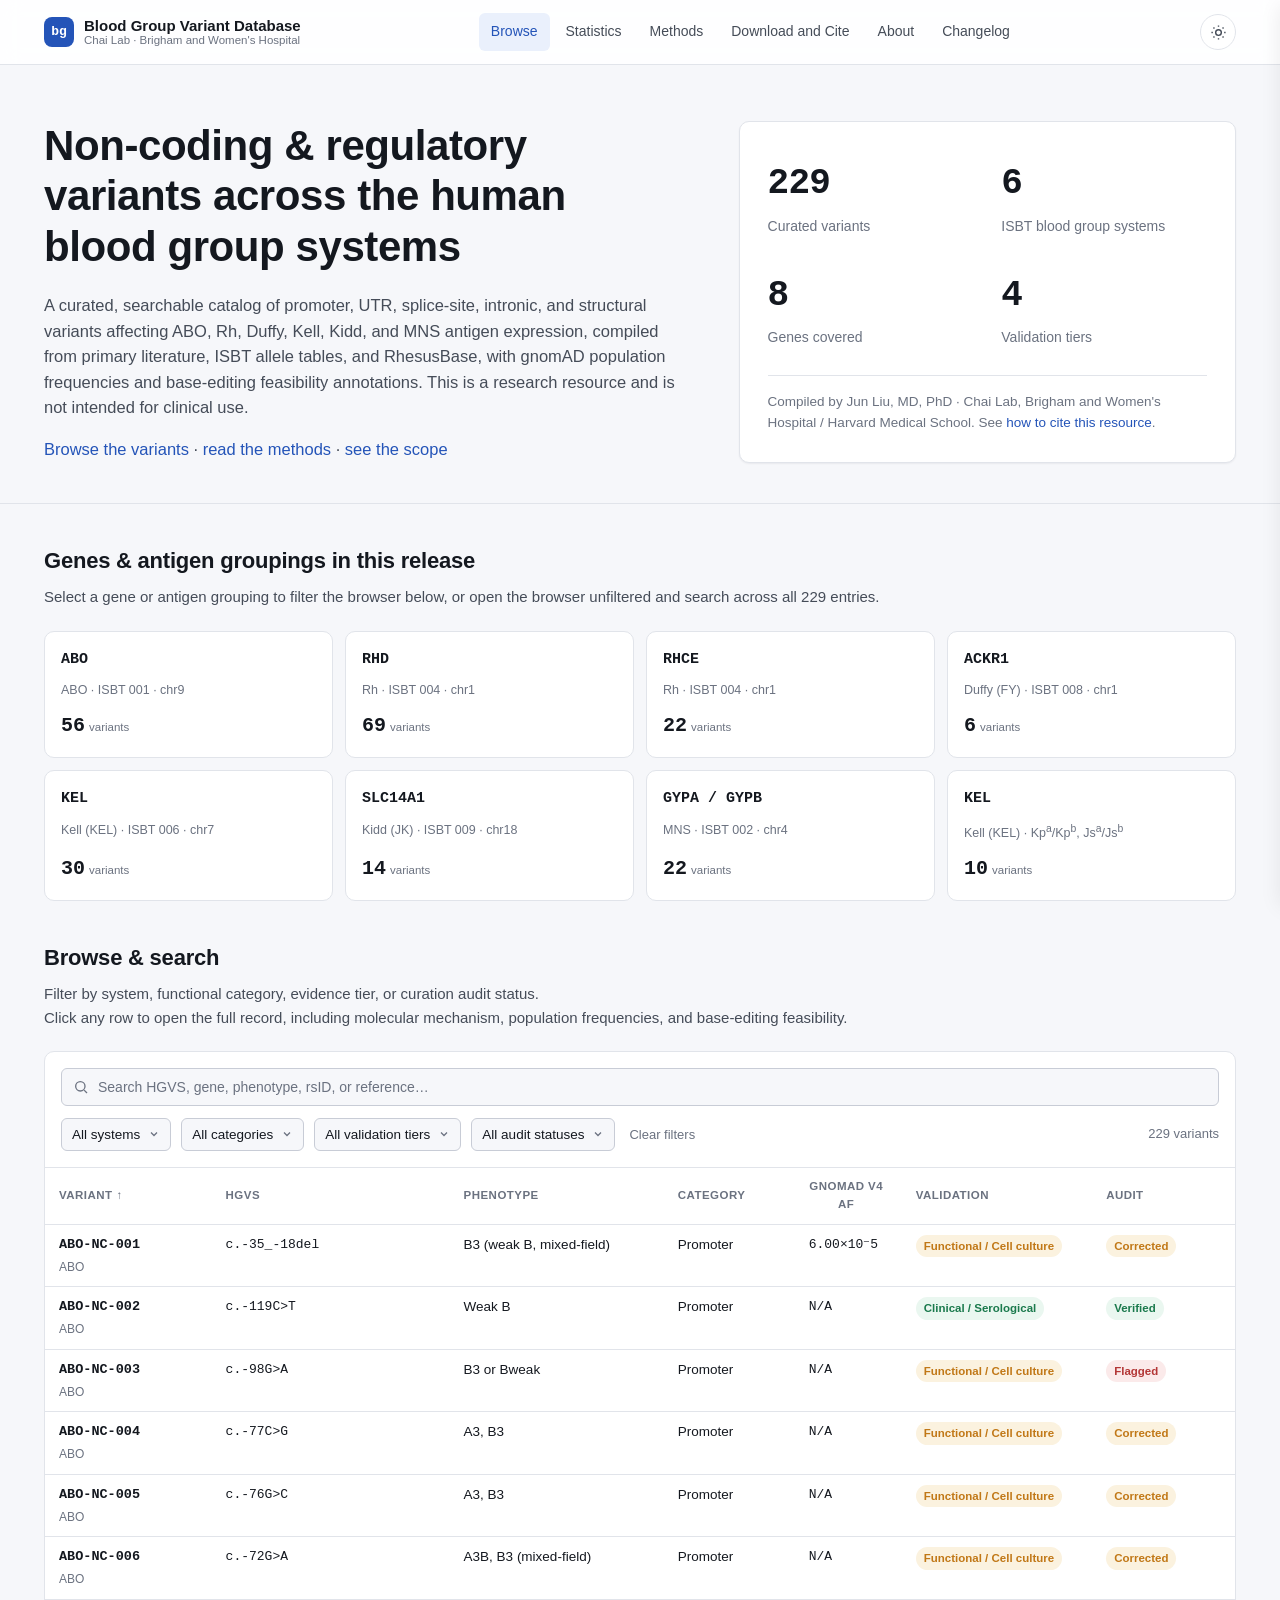
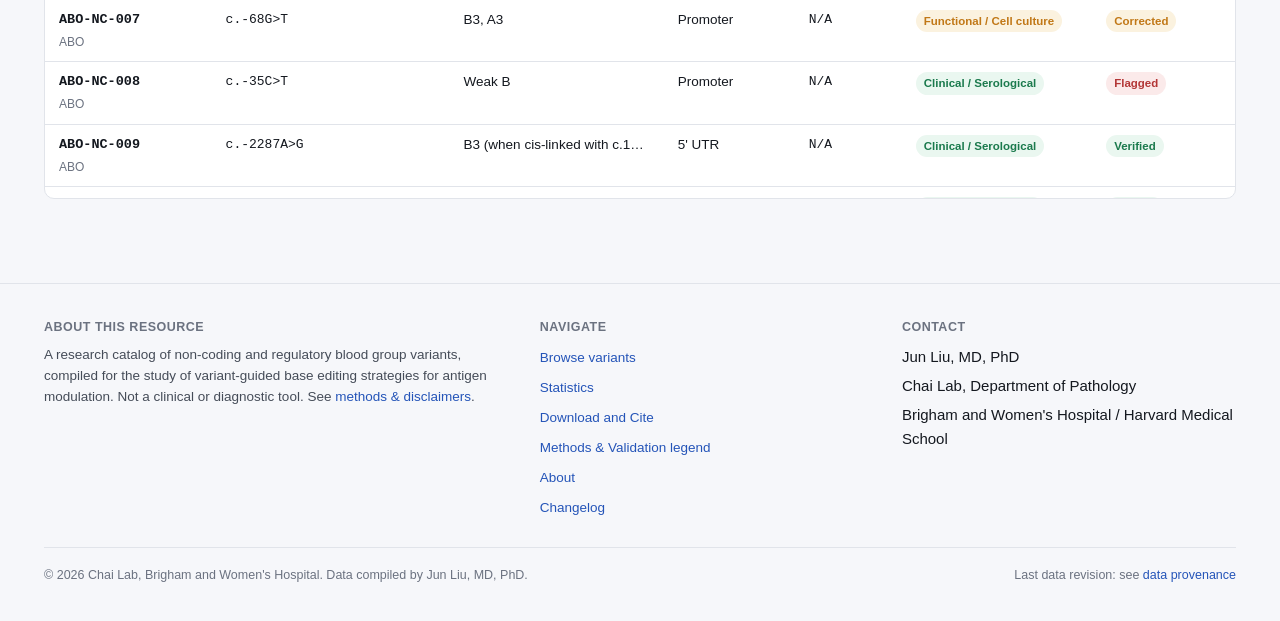
==== index.html @ 39a7aabe "Scroll Formatting" ====
<!DOCTYPE html>
<html lang="en">
<head>
<meta charset="UTF-8">
<meta name="viewport" content="width=device-width, initial-scale=1.0">
<title>Blood Group Variant Database: Non-coding & Regulatory Variants</title>
<meta name="description" content="A curated database of non-coding and regulatory variants across 6 ISBT blood group systems (ABO, RH, MNS, KEL, FY, JK; 8 genes) with ISBT nomenclature, gnomAD frequencies, validation evidence, and base-editing feasibility annotations.">
<link rel="stylesheet" href="assets/style.css">
</head>
<body>

<nav class="site-nav">
  <div class="wrap">
    <a class="brand" href="index.html">
      <span class="brand-mark">bg</span>
      <span class="brand-text">Blood Group Variant Database<small>Chai Lab · Brigham and Women's Hospital</small></span>
    </a>
    <div class="nav-links">
      <a href="index.html" aria-current="page">Browse</a>
      <a href="stats.html">Statistics</a>
      <a href="methods.html">Methods</a>
      <a href="download-cite.html">Download and Cite</a>
      <a href="about.html">About</a>
      <a href="changelog.html">Changelog</a>
    </div>
    <div class="nav-right">
      <button class="theme-toggle" data-theme-toggle aria-label="Toggle dark mode">
        <svg class="icon-sun" viewBox="0 0 24 24" fill="none" stroke="currentColor" stroke-width="2"><circle cx="12" cy="12" r="4"/><path d="M12 2v2M12 20v2M4.9 4.9l1.4 1.4M17.7 17.7l1.4 1.4M2 12h2M20 12h2M4.9 19.1l1.4-1.4M17.7 6.3l1.4-1.4"/></svg>
        <svg class="icon-moon" viewBox="0 0 24 24" fill="none" stroke="currentColor" stroke-width="2"><path d="M21 12.8A9 9 0 1111.2 3a7 7 0 009.8 9.8z"/></svg>
      </button>
      <button class="nav-toggle" id="nav-toggle" aria-label="Menu" aria-expanded="false">
        <svg viewBox="0 0 24 24" fill="none" stroke="currentColor" stroke-width="2"><path d="M4 7h16M4 12h16M4 17h16"/></svg>
      </button>
    </div>
  </div>
  <div class="nav-mobile" id="nav-mobile">
    <a href="index.html" aria-current="page">Browse</a>
    <a href="stats.html">Statistics</a>
    <a href="methods.html">Methods</a>
    <a href="download-cite.html">Download and Cite</a>
    <a href="about.html">About</a>
    <a href="changelog.html">Changelog</a>
  </div>
</nav>

<header class="hero">
  <div class="wrap hero-grid">
    <div>
      <h1>Non-coding &amp; regulatory variants across the human blood group systems</h1>
      <p class="lede">A curated, searchable catalog of promoter, UTR, splice-site, intronic, and structural variants affecting ABO, Rh, Duffy, Kell, Kidd, and MNS antigen expression, compiled from primary literature, ISBT allele tables, and RhesusBase, with gnomAD population frequencies and base-editing feasibility annotations. This is a research resource and is not intended for clinical use.</p>
      <p class="lede"><a href="#browse">Browse the variants</a> &middot; <a href="methods.html">read the methods</a> &middot; <a href="methods.html#scope">see the scope</a></p>
    </div>
    <div class="stat-panel">
      <div class="stat-grid">
        <div><div class="stat-num">229</div><div class="stat-label">Curated variants</div></div>
        <div><div class="stat-num">6</div><div class="stat-label">ISBT blood group systems</div></div>
        <div><div class="stat-num">8</div><div class="stat-label">Genes covered</div></div>
        <div><div class="stat-num">4</div><div class="stat-label">Validation tiers</div></div>
      </div>
      <div class="stat-foot">Compiled by Jun Liu, MD, PhD &middot; Chai Lab, Brigham and Women's Hospital / Harvard Medical School. See <a href="download-cite.html#cite">how to cite this resource</a>.</div>
    </div>
  </div>
</header>

<section class="section">
  <div class="wrap">
    <div class="section-head">
      <h2>Genes &amp; antigen groupings in this release</h2>
      <p>Select a gene or antigen grouping to filter the browser below, or open the browser unfiltered and search across all 229 entries.</p>
    </div>
    <div class="system-grid">
      <button class="system-card" data-system-card="ABO"><span class="gene">ABO</span><span class="sys-name">ABO &middot; ISBT 001 &middot; chr9</span><span class="sys-count">56<small>variants</small></span></button>
      <button class="system-card" data-system-card="RHD"><span class="gene">RHD</span><span class="sys-name">Rh &middot; ISBT 004 &middot; chr1</span><span class="sys-count">69<small>variants</small></span></button>
      <button class="system-card" data-system-card="RHCE"><span class="gene">RHCE</span><span class="sys-name">Rh &middot; ISBT 004 &middot; chr1</span><span class="sys-count">22<small>variants</small></span></button>
      <button class="system-card" data-system-card="Duffy"><span class="gene">ACKR1</span><span class="sys-name">Duffy (FY) &middot; ISBT 008 &middot; chr1</span><span class="sys-count">6<small>variants</small></span></button>
      <button class="system-card" data-system-card="Kell"><span class="gene">KEL</span><span class="sys-name">Kell (KEL) &middot; ISBT 006 &middot; chr7</span><span class="sys-count">30<small>variants</small></span></button>
      <button class="system-card" data-system-card="Kidd"><span class="gene">SLC14A1</span><span class="sys-name">Kidd (JK) &middot; ISBT 009 &middot; chr18</span><span class="sys-count">14<small>variants</small></span></button>
      <button class="system-card" data-system-card="MNS"><span class="gene">GYPA / GYPB</span><span class="sys-name">MNS &middot; ISBT 002 &middot; chr4</span><span class="sys-count">22<small>variants</small></span></button>
      <button class="system-card" data-system-card="KellOther"><span class="gene">KEL</span><span class="sys-name">Kell (KEL) &middot; Kp<sup>a</sup>/Kp<sup>b</sup>, Js<sup>a</sup>/Js<sup>b</sup></span><span class="sys-count">10<small>variants</small></span></button>
    </div>
  </div>
</section>

<section class="section" id="browse">
  <div class="wrap">
    <div class="section-head">
      <h2>Browse &amp; search</h2>
      <p>Filter by system, functional category, evidence tier, or curation audit status.<br>Click any row to open the full record, including molecular mechanism, population frequencies, and base-editing feasibility.</p>
    </div>

    <div class="browser-shell">
      <div class="toolbar">
        <div class="search-row">
          <div class="search-box">
            <svg viewBox="0 0 24 24" fill="none" stroke="currentColor" stroke-width="2"><circle cx="11" cy="11" r="7"/><path d="M21 21l-4.3-4.3"/></svg>
            <input id="q" type="search" placeholder="Search HGVS, gene, phenotype, rsID, or reference…" aria-label="Search variants">
          </div>
        </div>
        <div class="filter-row">
          <select id="f-system" aria-label="Filter by system">
            <option value="">All systems</option>
            <option value="ABO">ABO</option>
            <option value="RHD">RHD</option>
            <option value="RHCE">RHCE</option>
            <option value="Duffy">Duffy (ACKR1)</option>
            <option value="Kidd">Kidd (SLC14A1)</option>
            <option value="MNS">MNS (GYPA/GYPB)</option>
            <option value="Kell">Kell (KEL)</option>
            <option value="KellOther">Kell Other</option>
          </select>
          <select id="f-category" aria-label="Filter by category">
            <option value="">All categories</option>
          </select>
          <select id="f-validation" aria-label="Filter by validation tier">
            <option value="">All validation tiers</option>
            <option value="Functional / Cell culture">Functional / Cell culture</option>
            <option value="Clinical / Serological">Clinical / Serological</option>
            <option value="Database only">Database only</option>
            <option value="In silico / unvalidated">In silico / unvalidated</option>
            <option value="Not characterized">Not characterized</option>
          </select>
          <select id="f-audit" aria-label="Filter by audit status">
            <option value="">All audit statuses</option>
            <option value="Verified">Verified</option>
            <option value="Likely valid">Likely valid</option>
            <option value="Corrected">Corrected</option>
            <option value="Flagged">Flagged</option>
            <option value="Unaudited">Unaudited</option>
          </select>
          <button class="filter-clear" id="f-clear">Clear filters</button>
          <span class="result-count" id="result-count"></span>
        </div>
      </div>

      <div class="table-scroll">
        <table class="variant-table">
          <thead>
            <tr>
              <th><button data-sort="variant_id">Variant <span class="sort-arrow"></span></button></th>
              <th><button data-sort="hgvs">HGVS <span class="sort-arrow"></span></button></th>
              <th><button data-sort="phenotype">Phenotype <span class="sort-arrow"></span></button></th>
              <th><button data-sort="variant_category">Category <span class="sort-arrow"></span></button></th>
              <th><button data-sort="af">gnomAD v4 AF <span class="sort-arrow"></span></button></th>
              <th><button data-sort="validation_level">Validation <span class="sort-arrow"></span></button></th>
              <th><button data-sort="audit_status">Audit <span class="sort-arrow"></span></button></th>
            </tr>
          </thead>
          <tbody id="variant-tbody"></tbody>
        </table>
      </div>
      <div class="empty-state" id="empty-state" style="display:none">
        <svg viewBox="0 0 24 24" fill="none" stroke="currentColor" stroke-width="1.5"><circle cx="11" cy="11" r="7"/><path d="M21 21l-4.3-4.3"/></svg>
        <div>No variants match the current filters.</div>
      </div>
    </div>
  </div>
</section>

<div class="drawer-overlay" id="drawer-overlay"></div>
<aside class="drawer" id="drawer" tabindex="-1" aria-label="Variant detail">
  <div class="drawer-head">
    <div>
      <h3 id="drawer-title" class="mono"></h3>
      <div class="sub" id="drawer-sub"></div>
    </div>
    <button class="drawer-close" id="drawer-close" aria-label="Close">
      <svg viewBox="0 0 24 24" fill="none" stroke="currentColor" stroke-width="2" width="16" height="16"><path d="M18 6L6 18M6 6l12 12"/></svg>
    </button>
  </div>
  <div class="drawer-body" id="drawer-body"></div>
</aside>

<footer class="site-footer">
  <div class="wrap">
    <div class="footer-grid">
      <div>
        <h4>About this resource</h4>
        <p>A research catalog of non-coding and regulatory blood group variants, compiled for the study of variant-guided base editing strategies for antigen modulation. Not a clinical or diagnostic tool. See <a href="methods.html">methods &amp; disclaimers</a>.</p>
      </div>
      <div>
        <h4>Navigate</h4>
        <ul>
          <li><a href="index.html">Browse variants</a></li>
          <li><a href="stats.html">Statistics</a></li>
          <li><a href="download-cite.html">Download and Cite</a></li>
          <li><a href="methods.html">Methods &amp; Validation legend</a></li>
          <li><a href="about.html">About</a></li>
          <li><a href="changelog.html">Changelog</a></li>
        </ul>
      </div>
      <div>
        <h4>Contact</h4>
        <ul>
          <li>Jun Liu, MD, PhD</li>
          <li>Chai Lab, Department of Pathology</li>
          <li>Brigham and Women's Hospital / Harvard Medical School</li>
        </ul>
      </div>
    </div>
    <div class="footer-bottom">
      <span>&copy; <span id="site-year"></span> Chai Lab, Brigham and Women's Hospital. Data compiled by Jun Liu, MD, PhD.</span>
      <span>Last data revision: see <a href="methods.html#provenance">data provenance</a></span>
    </div>
  </div>
</footer>

<script src="assets/data.js"></script>
<script src="assets/app.js"></script>
</body>
</html>
---- assets/style.css ----
/* ====================================================================
   Blood Group Variant Database: shared styles
   Design language: clinical-genomics resource (ISBT / BGMUT structure,
   gnomAD-style browser density). One accent color, one type system,
   light/dark via prefers-color-scheme with a manual override.
   ==================================================================== */

*, *::before, *::after { box-sizing: border-box; }

:root {
  --font-sans: -apple-system, BlinkMacSystemFont, "Segoe UI", ui-sans-serif, Roboto, Helvetica, Arial, sans-serif;
  --font-mono: ui-monospace, "SF Mono", "Cascadia Mono", "JetBrains Mono", Menlo, Consolas, monospace;

  --ink: #14181f;
  --ink-soft: #454c58;
  --muted: #6b7280;
  --paper: #f6f7fa;
  --surface: #ffffff;
  --surface-raised: #ffffff;
  --border: #e1e4ea;
  --border-strong: #c8ccd6;
  --accent: #2454b8;
  --accent-ink: #ffffff;
  --accent-soft: #eaf0fc;
  --accent-soft-border: #c9d9f5;
  --focus: #2454b8;
  --code-bg: #eef1f6;

  --tier-good: #1b7a4d;
  --tier-good-bg: #eaf7f0;
  --tier-mid: #c17817;
  --tier-mid-bg: #fbf2df;
  --tier-low: #5f5a8a;
  --tier-low-bg: #eef0f3;
  --tier-flag: #b33636;
  --tier-flag-bg: #fbeaea;

  --shadow-sm: 0 1px 2px rgba(20, 24, 31, 0.06);
  --shadow-md: 0 6px 20px rgba(20, 24, 31, 0.08);
  --radius: 10px;
  --radius-sm: 6px;
  --nav-h: 64px;
}

:root[data-theme="dark"] {
  --ink: #e8eaf0;
  --ink-soft: #b7bcc8;
  --muted: #8a90a0;
  --paper: #0e1013;
  --surface: #15181d;
  --surface-raised: #1a1e25;
  --border: #262b34;
  --border-strong: #363c48;
  --accent: #6f9aef;
  --accent-ink: #0e1013;
  --accent-soft: #182236;
  --accent-soft-border: #29385c;
  --focus: #6f9aef;
  --code-bg: #1b1f27;

  --tier-good: #57c98c;
  --tier-good-bg: #10251b;
  --tier-mid: #e8b64a;
  --tier-mid-bg: #2a2110;
  --tier-low: #a89ee0;
  --tier-low-bg: #1c1f25;
  --tier-flag: #e88a8a;
  --tier-flag-bg: #2a1414;

  --shadow-sm: 0 1px 2px rgba(0, 0, 0, 0.3);
  --shadow-md: 0 10px 30px rgba(0, 0, 0, 0.4);
}

@media (prefers-color-scheme: dark) {
  :root:not([data-theme="light"]) {
    --ink: #e8eaf0;
    --ink-soft: #b7bcc8;
    --muted: #8a90a0;
    --paper: #0e1013;
    --surface: #15181d;
    --surface-raised: #1a1e25;
    --border: #262b34;
    --border-strong: #363c48;
    --accent: #6f9aef;
    --accent-ink: #0e1013;
    --accent-soft: #182236;
    --accent-soft-border: #29385c;
    --focus: #6f9aef;
    --code-bg: #1b1f27;
    --tier-good: #57c98c;
    --tier-good-bg: #10251b;
    --tier-mid: #e8b64a;
    --tier-mid-bg: #2a2110;
    --tier-low: #a89ee0;
    --tier-low-bg: #1c1f25;
    --tier-flag: #e88a8a;
    --tier-flag-bg: #2a1414;
    --shadow-sm: 0 1px 2px rgba(0, 0, 0, 0.3);
    --shadow-md: 0 10px 30px rgba(0, 0, 0, 0.4);
  }
}

html { color-scheme: light dark; }
/* keep anchor targets clear of the sticky nav */
html { scroll-padding-top: calc(var(--nav-h) + 16px); }
/* follow the manual theme toggle for native controls (checkboxes, scrollbars) */
html[data-theme="light"] { color-scheme: light; }
html[data-theme="dark"] { color-scheme: dark; }

body {
  margin: 0;
  background: var(--paper);
  color: var(--ink);
  font-family: var(--font-sans);
  font-size: 15px;
  line-height: 1.55;
  -webkit-font-smoothing: antialiased;
}

a { color: var(--accent); text-decoration: none; }
a:hover { text-decoration: underline; }
a:focus-visible, button:focus-visible, input:focus-visible, select:focus-visible, [tabindex]:focus-visible {
  outline: 2px solid var(--focus);
  outline-offset: 2px;
}

.wrap { max-width: 1240px; margin: 0 auto; padding: 0 24px; }

code, .mono { font-family: var(--font-mono); }

h1, h2, h3, h4 { line-height: 1.2; margin: 0 0 0.5em; font-weight: 650; letter-spacing: -0.01em; }
p { margin: 0 0 1em; color: var(--ink-soft); }

/* ---------- top nav ---------- */
.site-nav {
  position: sticky; top: 0; z-index: 40;
  background: color-mix(in srgb, var(--surface) 88%, transparent);
  backdrop-filter: blur(10px) saturate(140%);
  -webkit-backdrop-filter: blur(10px) saturate(140%);
  border-bottom: 1px solid var(--border);
}
.site-nav .wrap { display: flex; align-items: center; justify-content: space-between; gap: 20px; width: 100%; height: var(--nav-h); }
.brand { display: flex; align-items: center; gap: 10px; color: var(--ink); font-weight: 650; font-size: 15px; }
.brand:hover { text-decoration: none; }
.brand-mark {
  width: 30px; height: 30px; border-radius: 8px;
  background: var(--accent); color: var(--accent-ink);
  display: flex; align-items: center; justify-content: center;
  font-family: var(--font-mono); font-weight: 700; font-size: 13px;
  flex: none;
}
.brand-text { display: flex; flex-direction: column; line-height: 1.15; }
.brand-text small { font-weight: 500; color: var(--muted); font-size: 11.5px; }

.nav-links { display: flex; align-items: center; gap: 4px; }
.nav-links a {
  color: var(--ink-soft); font-size: 14px; font-weight: 500;
  padding: 8px 12px; border-radius: var(--radius-sm);
}
.nav-links a:hover { color: var(--ink); background: var(--code-bg); text-decoration: none; }
.nav-links a[aria-current="page"] { color: var(--accent); background: var(--accent-soft); }

.theme-toggle {
  border: 1px solid var(--border); background: var(--surface); color: var(--ink-soft);
  width: 36px; height: 36px; border-radius: 999px; cursor: pointer;
  display: flex; align-items: center; justify-content: center; flex: none;
}
.theme-toggle:hover { border-color: var(--border-strong); color: var(--ink); }
.theme-toggle svg { width: 17px; height: 17px; }
.theme-toggle .icon-moon { display: none; }
:root[data-theme="dark"] .theme-toggle .icon-sun { display: none; }
:root[data-theme="dark"] .theme-toggle .icon-moon { display: block; }
@media (prefers-color-scheme: dark) {
  :root:not([data-theme="light"]) .theme-toggle .icon-sun { display: none; }
  :root:not([data-theme="light"]) .theme-toggle .icon-moon { display: block; }
}

.nav-right { display: flex; align-items: center; gap: 8px; }

.nav-toggle {
  display: none; border: 1px solid var(--border); background: var(--surface); color: var(--ink-soft);
  width: 36px; height: 36px; border-radius: var(--radius-sm); align-items: center; justify-content: center;
  cursor: pointer; flex: none;
}
.nav-toggle:hover { background: var(--code-bg); }
.nav-toggle svg { width: 18px; height: 18px; }

.nav-mobile {
  display: none; flex-direction: column; padding: 4px 24px 14px;
  border-top: 1px solid var(--border); background: var(--surface);
}
.nav-mobile a {
  padding: 11px 4px; font-size: 14.5px; font-weight: 500; color: var(--ink-soft);
  border-bottom: 1px solid var(--border-light);
}
.nav-mobile a:last-child { border-bottom: none; }
.nav-mobile a[aria-current="page"] { color: var(--accent); }
.nav-mobile a:hover { color: var(--ink); text-decoration: none; }

@media (max-width: 1040px) {
  .nav-links { display: none; }
  .nav-toggle { display: flex; }
  .site-nav.is-open .nav-mobile { display: flex; }
}

/* ---------- hero ---------- */
.hero { padding: 56px 0 40px; border-bottom: 1px solid var(--border); }
.hero-grid { display: grid; grid-template-columns: 1.3fr 1fr; gap: 48px; align-items: start; }
@media (max-width: 900px) { .hero-grid { grid-template-columns: 1fr; gap: 28px; } }

.eyebrow {
  display: inline-flex; align-items: center; gap: 6px;
  font-size: 12.5px; font-weight: 600; color: var(--accent);
  background: var(--accent-soft); border: 1px solid var(--accent-soft-border);
  padding: 4px 10px; border-radius: 999px; margin-bottom: 16px;
}
.hero h1 { font-size: clamp(28px, 3.6vw, 42px); max-width: 24ch; }
.hero .lede { font-size: 16.5px; color: var(--ink-soft); }
.hero-grid > div:first-child > :last-child { margin-bottom: 0; }
.hero-actions { display: flex; gap: 10px; flex-wrap: wrap; margin-top: 22px; }

.btn {
  display: inline-flex; align-items: center; gap: 8px; white-space: nowrap;
  font-size: 14.5px; font-weight: 600; padding: 10px 16px; border-radius: var(--radius-sm);
  border: 1px solid transparent; cursor: pointer;
}
.btn:hover { text-decoration: none; }
.btn-primary { background: var(--accent); color: var(--accent-ink); }
.btn-primary:hover { filter: brightness(1.08); }
.btn-secondary { background: var(--surface); color: var(--ink); border-color: var(--border-strong); }
.btn-secondary:hover { background: var(--code-bg); }

.stat-panel {
  border: 1px solid var(--border); border-radius: var(--radius); background: var(--surface);
  padding: 22px; box-shadow: var(--shadow-sm);
}
.stat-grid { display: grid; grid-template-columns: 1fr 1fr; gap: 18px 20px; }
.stat-num { font-family: var(--font-mono); font-size: 26px; font-weight: 700; color: var(--ink); letter-spacing: -0.02em; }
.stat-label { font-size: 12.5px; color: var(--muted); margin-top: 2px; }
.stat-panel .stat-foot { margin-top: 16px; padding-top: 14px; border-top: 1px solid var(--border); font-size: 12.5px; color: var(--muted); }
/* home hero panel: stretch to the bottom of the hero text, stats spread to fill it */
.hero .stat-panel {
  align-self: stretch; display: flex; flex-direction: column; gap: 20px; padding: 28px;
}
.hero .stat-grid { flex: 1; align-content: space-evenly; gap: 24px 28px; }
.hero .stat-num { font-size: 36px; }
.hero .stat-label { font-size: 14px; margin-top: 4px; }
.hero .stat-panel .stat-foot { margin-top: 0; padding-top: 16px; font-size: 13.5px; }

/* ---------- section shell ---------- */
.section { padding: 44px 0; }
.section + .section { padding-top: 0; }
.section-head { margin-bottom: 22px; }
.section-head h2 { font-size: 22px; }

/* ---------- system cards ---------- */
.system-grid { display: grid; grid-template-columns: repeat(4, 1fr); gap: 12px; }
@media (max-width: 980px) { .system-grid { grid-template-columns: repeat(2, 1fr); } }
@media (max-width: 560px) { .system-grid { grid-template-columns: 1fr; } }

.system-card {
  text-align: left; cursor: pointer;
  border: 1px solid var(--border); border-radius: var(--radius); background: var(--surface);
  padding: 16px; display: flex; flex-direction: column; gap: 10px;
  transition: border-color .15s ease, transform .15s ease;
  color: inherit; font: inherit;
}
.system-card:hover { border-color: var(--accent); transform: translateY(-1px); }
.system-card.is-active { border-color: var(--accent); background: var(--accent-soft); }
.system-card .gene { font-family: var(--font-mono); font-weight: 700; font-size: 15px; }
.system-card .sys-name { font-size: 12.5px; color: var(--muted); }
.system-card .sys-count { font-family: var(--font-mono); font-size: 20px; font-weight: 700; margin-top: auto; }
.system-card .sys-count small { font-family: var(--font-sans); font-weight: 500; font-size: 11.5px; color: var(--muted); margin-left: 4px; }

/* ---------- browser toolbar ---------- */
/* overflow stays visible so the filter dropdown panels aren't clipped */
.browser-shell { border: 1px solid var(--border); border-radius: var(--radius); background: var(--surface); }
.toolbar { padding: 16px; border-bottom: 1px solid var(--border); display: flex; flex-direction: column; gap: 12px; }

.search-row { display: flex; gap: 10px; }
.search-box { position: relative; flex: 1; }
.search-box svg { position: absolute; left: 12px; top: 50%; transform: translateY(-50%); width: 16px; height: 16px; color: var(--muted); pointer-events: none; }
.search-box input {
  width: 100%; padding: 10px 12px 10px 36px; border-radius: var(--radius-sm);
  border: 1px solid var(--border-strong); background: var(--paper); color: var(--ink); font-size: 14px;
}
.search-box input::placeholder { color: var(--muted); }

.filter-row { display: flex; gap: 10px; flex-wrap: wrap; align-items: center; }
select {
  border: 1px solid var(--border-strong); background: var(--paper); color: var(--ink);
  border-radius: var(--radius-sm); padding: 8px 10px; font-size: 13.5px; font-family: var(--font-sans);
}
/* multi-select filter dropdowns (built by app.js from the <select> markup) */
.ms { position: relative; }
.ms-btn {
  display: inline-flex; align-items: center; gap: 8px; cursor: pointer;
  border: 1px solid var(--border-strong); background: var(--paper); color: var(--ink);
  border-radius: var(--radius-sm); padding: 8px 10px; font-size: 13.5px; font-family: var(--font-sans);
}
.ms-btn svg { width: 12px; height: 12px; color: var(--muted); transition: transform .15s; }
.ms-btn[aria-expanded="true"] svg { transform: rotate(180deg); }
.ms.is-filtered .ms-btn { border-color: var(--accent); background: var(--accent-soft); }
.ms-panel {
  position: absolute; top: calc(100% + 4px); left: 0; z-index: 20;
  min-width: 220px; max-width: calc(100vw - 32px); max-height: 420px; overflow-y: auto;
  background: var(--surface-raised); border: 1px solid var(--border-strong);
  border-radius: var(--radius-sm); box-shadow: var(--shadow-md); padding: 6px;
}
.ms-panel[hidden] { display: none; }
.ms-opt {
  display: flex; align-items: center; gap: 8px; padding: 7px 8px; border-radius: 4px;
  font-size: 13.5px; cursor: pointer; white-space: nowrap;
}
.ms-opt:hover { background: var(--code-bg); }
.ms-opt input { accent-color: var(--accent); margin: 0; }
.ms-panel-clear {
  display: block; width: 100%; text-align: left; margin-top: 4px; padding: 7px 8px;
  border: none; border-top: 1px solid var(--border); background: none;
  font-size: 12.5px; color: var(--muted); cursor: pointer;
}
.ms-panel-clear:hover { color: var(--ink); }
.filter-clear {
  font-size: 13px; color: var(--muted); background: none; border: none; cursor: pointer; padding: 6px 4px;
}
.filter-clear:hover { color: var(--ink); text-decoration: underline; }
.result-count { font-size: 13px; color: var(--muted); margin-left: auto; white-space: nowrap; }

/* ---------- table ---------- */
/* the whole result set scrolls inside the table; headers stay pinned */
.table-scroll { overflow-x: hidden; overflow-y: auto; max-height: min(640px, 70vh); }
/* fixed column shares so the table always fits the box width (vertical scroll only) */
table.variant-table { width: 100%; border-collapse: collapse; font-size: 13.5px; table-layout: fixed; }
.variant-table th:nth-child(1) { width: 14%; } /* Variant */
.variant-table th:nth-child(2) { width: 20%; } /* HGVS */
.variant-table th:nth-child(3) { width: 18%; } /* Phenotype */
.variant-table th:nth-child(4) { width: 11%; } /* Category */
.variant-table th:nth-child(5) { width: 9%; }  /* gnomAD AF */
.variant-table th:nth-child(6) { width: 16%; } /* Validation */
.variant-table th:nth-child(7) { width: 12%; } /* Audit */
/* phones: drop the gnomAD AF column (still shown in the row's detail drawer) */
@media (max-width: 640px) {
  .variant-table th:nth-child(5), .variant-table td:nth-child(5) { display: none; }
}
.variant-table thead th {
  position: sticky; top: 0; background: var(--surface); z-index: 1;
  text-align: left; font-size: 11.5px; text-transform: uppercase; letter-spacing: 0.04em;
  color: var(--muted); font-weight: 600; padding: 10px 14px; border-bottom: 1px solid var(--border);
}
.variant-table thead th button {
  background: none; border: none; color: inherit; font: inherit; text-transform: inherit;
  letter-spacing: inherit; cursor: pointer; padding: 0; display: flex; align-items: center; gap: 4px;
}
.variant-table tbody tr { border-bottom: 1px solid var(--border); cursor: pointer; }
.variant-table tbody tr:hover { background: var(--code-bg); }
.variant-table td { padding: 10px 14px; vertical-align: top; overflow-wrap: anywhere; }
.variant-table .badge { white-space: normal; }
.variant-table td.mono { font-family: var(--font-mono); font-size: 13px; }
.cell-id { color: var(--muted); font-size: 12px; }
.cell-primary { font-weight: 600; }
.cell-sub { color: var(--muted); font-size: 12px; margin-top: 2px; }
.cell-trunc { overflow: hidden; text-overflow: ellipsis; white-space: nowrap; }

.badge {
  display: inline-flex; align-items: center; font-size: 11.5px; font-weight: 600;
  padding: 2px 8px; border-radius: 999px; white-space: nowrap; line-height: 1.6;
}
.badge-good { color: var(--tier-good); background: var(--tier-good-bg); }
.badge-mid { color: var(--tier-mid); background: var(--tier-mid-bg); }
.badge-low { color: var(--tier-low); background: var(--tier-low-bg); }
.badge-flag { color: var(--tier-flag); background: var(--tier-flag-bg); }

.empty-state { padding: 60px 20px; text-align: center; color: var(--muted); }
.empty-state svg { width: 32px; height: 32px; margin-bottom: 10px; opacity: .6; }


/* ---------- detail drawer ---------- */
.drawer-overlay {
  position: fixed; inset: 0; background: rgba(10, 12, 16, 0.45); z-index: 60;
  opacity: 0; pointer-events: none; transition: opacity .18s ease;
}
.drawer-overlay.is-open { opacity: 1; pointer-events: auto; }

.drawer {
  position: fixed; top: 0; right: 0; height: 100%; width: min(560px, 100%);
  background: var(--surface); border-left: 1px solid var(--border); z-index: 61;
  transform: translateX(100%); transition: transform .2s cubic-bezier(.16,1,.3,1);
  display: flex; flex-direction: column; box-shadow: var(--shadow-md);
}
.drawer.is-open { transform: translateX(0); }
.drawer-head { padding: 18px 20px; border-bottom: 1px solid var(--border); display: flex; align-items: flex-start; justify-content: space-between; gap: 12px; }
.drawer-head h3 { font-family: var(--font-mono); font-size: 17px; margin: 0; }
.drawer-head .sub { font-size: 13px; color: var(--muted); margin-top: 4px; }
.drawer-close { border: 1px solid var(--border); background: var(--surface); border-radius: var(--radius-sm); width: 32px; height: 32px; display: flex; align-items: center; justify-content: center; cursor: pointer; flex: none; }
.drawer-close:hover { background: var(--code-bg); }
.drawer-body { padding: 18px 20px; overflow-y: auto; flex: 1; }

.field-group { margin-bottom: 20px; }
.field-group h4 { font-size: 11.5px; text-transform: uppercase; letter-spacing: .05em; color: var(--muted); margin-bottom: 10px; }
.field-list { display: grid; grid-template-columns: 1fr; gap: 10px; }
.field-row { display: grid; grid-template-columns: 130px 1fr; gap: 10px; font-size: 13.5px; }
.field-row dt { color: var(--muted); }
.field-row dd { margin: 0; color: var(--ink); word-break: break-word; }
.field-row dd.mono { font-family: var(--font-mono); font-size: 13px; }
.mech-box { background: var(--code-bg); border: 1px solid var(--border); border-radius: var(--radius-sm); padding: 12px 14px; font-size: 13.5px; color: var(--ink-soft); }
.cite-box { background: var(--accent-soft); border: 1px solid var(--accent-soft-border); border-radius: var(--radius-sm); padding: 12px 14px; font-size: 12.5px; color: var(--ink-soft); font-family: var(--font-mono); line-height: 1.6; }
.link-row { display: flex; gap: 14px; flex-wrap: wrap; }
.link-row a { font-size: 13.5px; font-weight: 600; display: inline-flex; align-items: center; gap: 5px; }

/* ---------- generic content pages (about / citation) ---------- */
.content-page { padding: 48px 0 36px; }
.content-page .page-head { margin-bottom: 36px; }
.content-page .page-head h1 { font-size: 30px; }
.content-page section { margin-bottom: 34px; }
.content-page section:last-child { margin-bottom: 0; }
.content-page section h2 { font-size: 19px; margin-bottom: 12px; }
.content-page section h3 { font-size: 15px; margin: 18px 0 8px; }
.content-page .prose ul, .content-page .prose ol { color: var(--ink-soft); padding-left: 22px; margin: 0 0 1em; }
.content-page .prose li { margin-bottom: 6px; }

.card {
  border: 1px solid var(--border); border-radius: var(--radius); background: var(--surface);
  padding: 20px; box-shadow: var(--shadow-sm);
}
.code-block {
  background: var(--code-bg); border: 1px solid var(--border); border-radius: var(--radius-sm);
  padding: 16px; font-family: var(--font-mono); font-size: 12.5px; line-height: 1.65; overflow-x: auto;
  white-space: pre; color: var(--ink);
}
.copy-btn {
  display: inline-flex; align-items: center; gap: 6px; font-size: 12.5px; font-weight: 600;
  border: 1px solid var(--border-strong); background: var(--surface); color: var(--ink-soft);
  border-radius: var(--radius-sm); padding: 6px 10px; cursor: pointer; margin-top: 10px;
}
.copy-btn:hover { background: var(--code-bg); color: var(--ink); }

.legend-grid { display: grid; grid-template-columns: repeat(2, 1fr); gap: 10px 24px; }
@media (max-width: 640px) { .legend-grid { grid-template-columns: 1fr; } }
.legend-row { display: flex; gap: 10px; align-items: flex-start; font-size: 13.5px; }
.legend-row .badge { margin-top: 1px; }
.legend-row span { color: var(--ink-soft); }

.system-table { width: 100%; border-collapse: collapse; font-size: 13.5px; }
.system-table th { text-align: left; font-size: 11.5px; text-transform: uppercase; letter-spacing: .04em; color: var(--muted); padding: 8px 12px; border-bottom: 1px solid var(--border-strong); }
.system-table td { padding: 10px 12px; border-bottom: 1px solid var(--border); }
.system-table td.mono { font-family: var(--font-mono); }

.callout {
  border-left: 3px solid var(--accent); background: var(--accent-soft);
  padding: 12px 16px; border-radius: 0 var(--radius-sm) var(--radius-sm) 0; font-size: 13.5px; color: var(--ink-soft);
}
.callout strong { color: var(--ink); }

/* ---------- responsive grid utilities ---------- */
.grid-2 { display: grid; grid-template-columns: repeat(2, 1fr); gap: 16px; }
.grid-4 { display: grid; grid-template-columns: repeat(4, 1fr); gap: 18px 20px; }
@media (max-width: 900px) { .grid-4 { grid-template-columns: repeat(2, 1fr); } }
@media (max-width: 640px) { .grid-2, .grid-4 { grid-template-columns: 1fr; } }

/* ---------- bar charts (stats page) ---------- */
.chart-card { border: 1px solid var(--border); border-radius: var(--radius); background: var(--surface); padding: 20px 22px; box-shadow: var(--shadow-sm); }
.chart-card h3 { font-size: 14.5px; margin-bottom: 2px; }
.chart-card .chart-sub { font-size: 12.5px; color: var(--muted); margin-bottom: 16px; }
.bar-rows { display: flex; flex-direction: column; gap: 10px; }
.bar-row { display: grid; grid-template-columns: 132px 1fr 44px; align-items: center; gap: 10px; font-size: 13px; }
.bar-row .bar-label { color: var(--ink-soft); text-align: right; white-space: nowrap; overflow: hidden; text-overflow: ellipsis; }
.bar-row .bar-track { position: relative; height: 16px; background: var(--code-bg); border-radius: 4px; overflow: hidden; }
.bar-row .bar-fill { position: absolute; inset: 0 auto 0 0; border-radius: 4px; background: var(--accent); min-width: 3px; }
.bar-row .bar-fill.tier-good { background: var(--tier-good); }
.bar-row .bar-fill.tier-mid { background: var(--tier-mid); }
.bar-row .bar-fill.tier-low { background: var(--tier-low); }
.bar-row .bar-fill.tier-flag { background: var(--tier-flag); }
.bar-row .bar-val { font-family: var(--font-mono); font-size: 12.5px; color: var(--ink-soft); text-align: right; }
@media (max-width: 640px) {
  .bar-row { grid-template-columns: 96px 1fr 36px; }
}

/* ---------- footer ---------- */
.site-footer { border-top: 1px solid var(--border); padding: 36px 0; margin-top: 40px; }
.footer-grid { display: grid; grid-template-columns: 1.4fr 1fr 1fr; gap: 28px; }
@media (max-width: 760px) { .footer-grid { grid-template-columns: 1fr; } }
.footer-grid h4 { font-size: 12.5px; text-transform: uppercase; letter-spacing: .04em; color: var(--muted); margin-bottom: 10px; }
.footer-grid p, .footer-grid a { font-size: 13.5px; }
.footer-grid ul { list-style: none; margin: 0; padding: 0; display: flex; flex-direction: column; gap: 6px; }
.footer-bottom { margin-top: 28px; padding-top: 18px; border-top: 1px solid var(--border); display: flex; justify-content: space-between; flex-wrap: wrap; gap: 8px; font-size: 12.5px; color: var(--muted); }

.visually-hidden { position: absolute; width: 1px; height: 1px; overflow: hidden; clip: rect(0 0 0 0); white-space: nowrap; }

@media (prefers-reduced-motion: reduce) {
  * { transition: none !important; animation: none !important; }
}
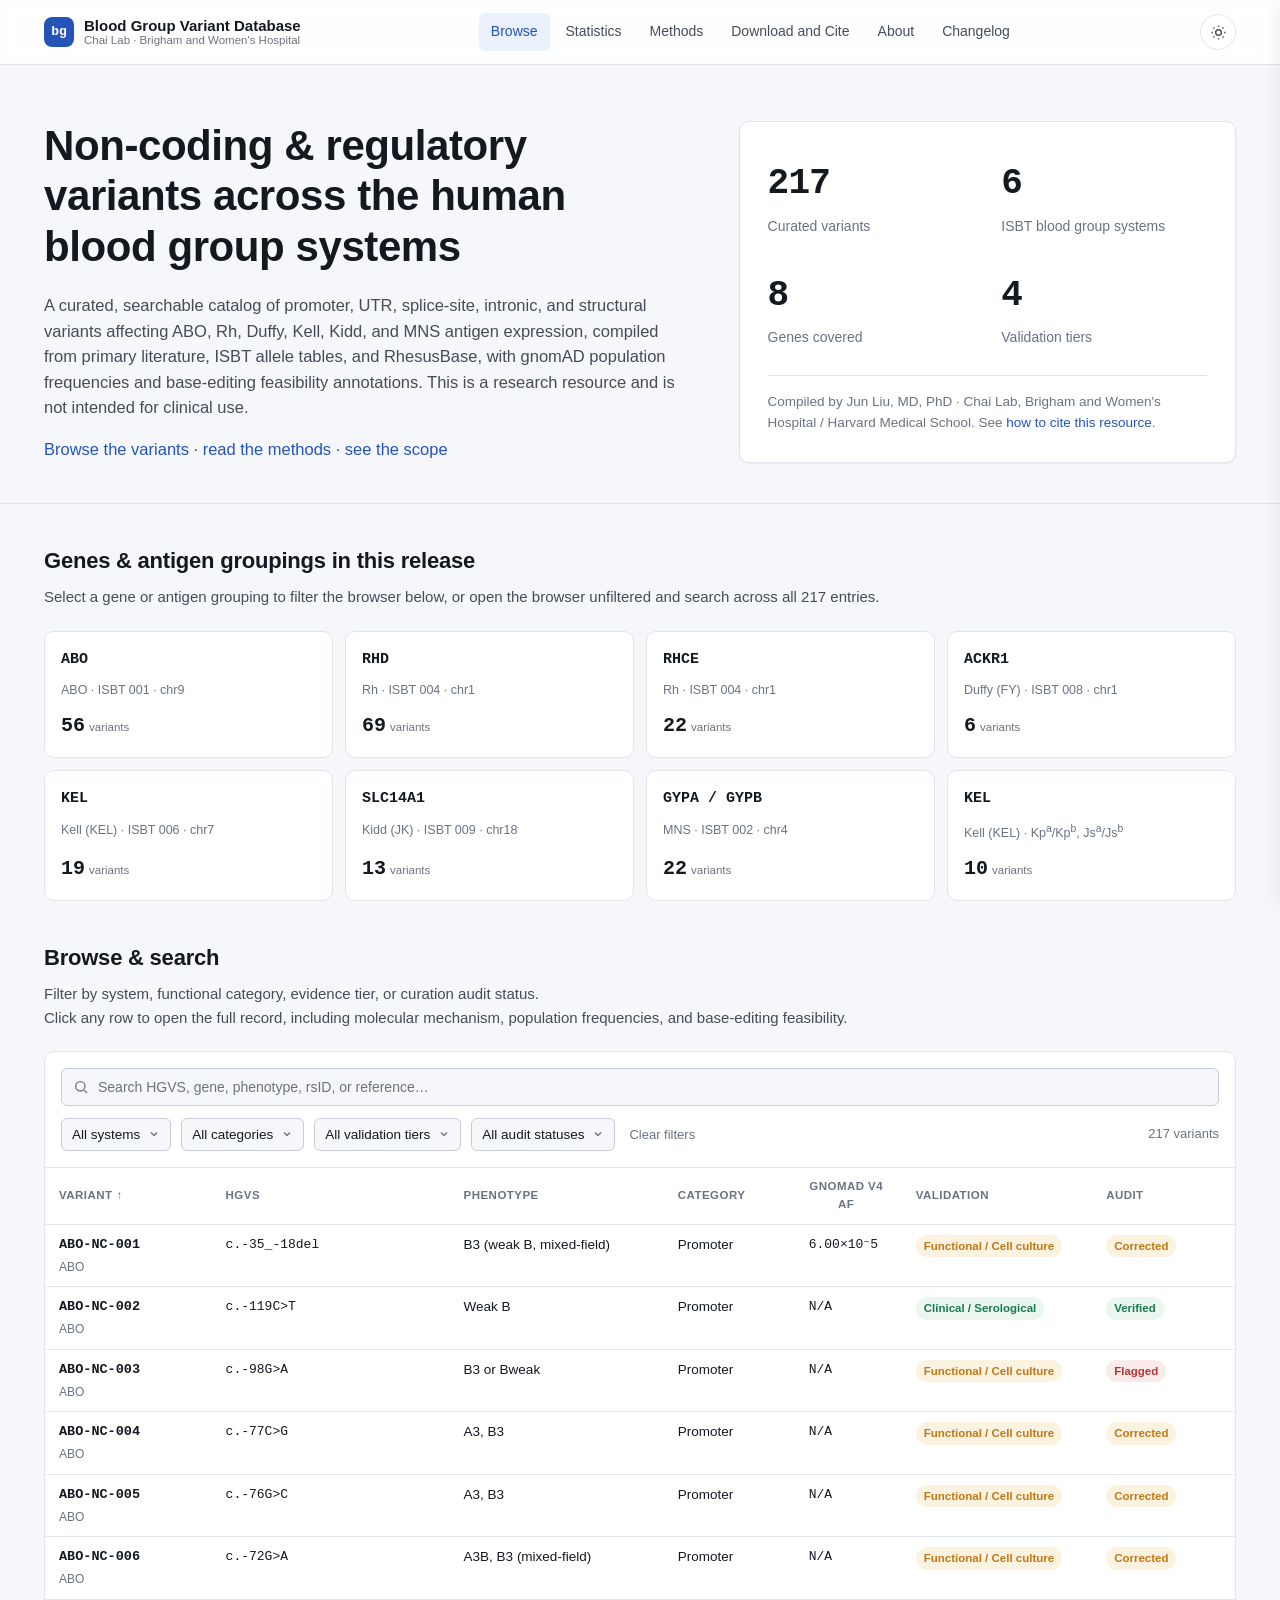
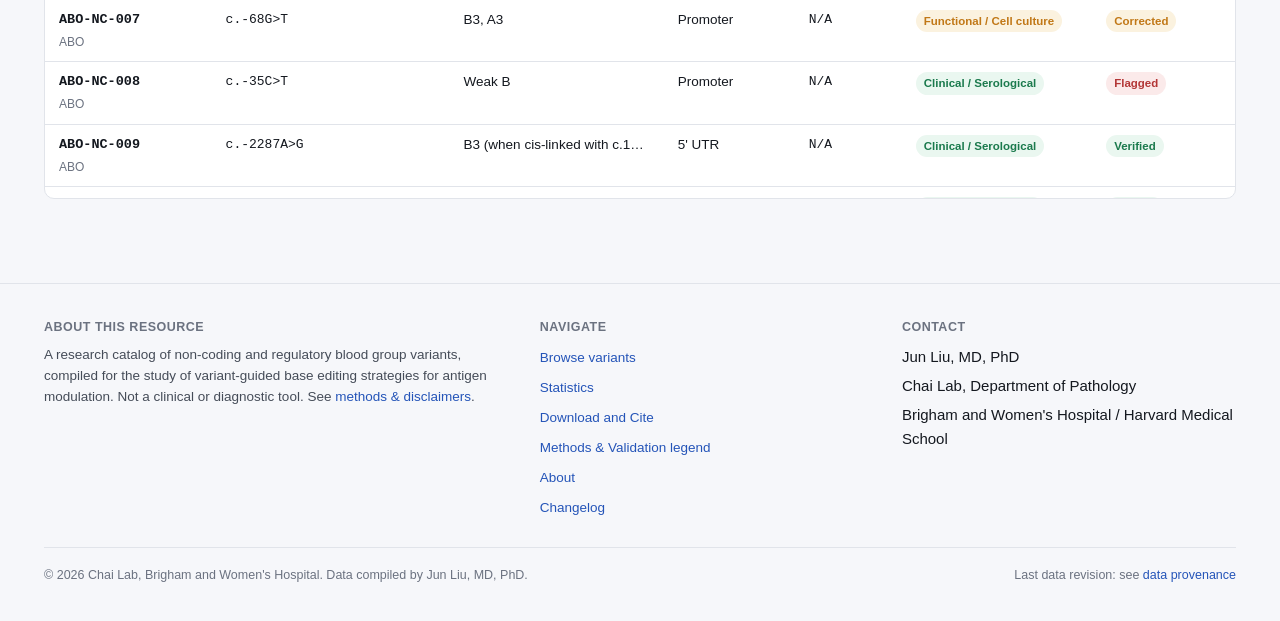
==== commit 0c1986c1: "Removed cluttered data columns explaining validation for kell rather than representing updated data" ====
--- a/index.html
+++ b/index.html
@@ -52,7 +52,7 @@
     </div>
     <div class="stat-panel">
       <div class="stat-grid">
-        <div><div class="stat-num">229</div><div class="stat-label">Curated variants</div></div>
+        <div><div class="stat-num">217</div><div class="stat-label">Curated variants</div></div>
         <div><div class="stat-num">6</div><div class="stat-label">ISBT blood group systems</div></div>
         <div><div class="stat-num">8</div><div class="stat-label">Genes covered</div></div>
         <div><div class="stat-num">4</div><div class="stat-label">Validation tiers</div></div>
@@ -66,15 +66,15 @@
   <div class="wrap">
     <div class="section-head">
       <h2>Genes &amp; antigen groupings in this release</h2>
-      <p>Select a gene or antigen grouping to filter the browser below, or open the browser unfiltered and search across all 229 entries.</p>
+      <p>Select a gene or antigen grouping to filter the browser below, or open the browser unfiltered and search across all 217 entries.</p>
     </div>
     <div class="system-grid">
       <button class="system-card" data-system-card="ABO"><span class="gene">ABO</span><span class="sys-name">ABO &middot; ISBT 001 &middot; chr9</span><span class="sys-count">56<small>variants</small></span></button>
       <button class="system-card" data-system-card="RHD"><span class="gene">RHD</span><span class="sys-name">Rh &middot; ISBT 004 &middot; chr1</span><span class="sys-count">69<small>variants</small></span></button>
       <button class="system-card" data-system-card="RHCE"><span class="gene">RHCE</span><span class="sys-name">Rh &middot; ISBT 004 &middot; chr1</span><span class="sys-count">22<small>variants</small></span></button>
       <button class="system-card" data-system-card="Duffy"><span class="gene">ACKR1</span><span class="sys-name">Duffy (FY) &middot; ISBT 008 &middot; chr1</span><span class="sys-count">6<small>variants</small></span></button>
-      <button class="system-card" data-system-card="Kell"><span class="gene">KEL</span><span class="sys-name">Kell (KEL) &middot; ISBT 006 &middot; chr7</span><span class="sys-count">30<small>variants</small></span></button>
-      <button class="system-card" data-system-card="Kidd"><span class="gene">SLC14A1</span><span class="sys-name">Kidd (JK) &middot; ISBT 009 &middot; chr18</span><span class="sys-count">14<small>variants</small></span></button>
+      <button class="system-card" data-system-card="Kell"><span class="gene">KEL</span><span class="sys-name">Kell (KEL) &middot; ISBT 006 &middot; chr7</span><span class="sys-count">19<small>variants</small></span></button>
+      <button class="system-card" data-system-card="Kidd"><span class="gene">SLC14A1</span><span class="sys-name">Kidd (JK) &middot; ISBT 009 &middot; chr18</span><span class="sys-count">13<small>variants</small></span></button>
       <button class="system-card" data-system-card="MNS"><span class="gene">GYPA / GYPB</span><span class="sys-name">MNS &middot; ISBT 002 &middot; chr4</span><span class="sys-count">22<small>variants</small></span></button>
       <button class="system-card" data-system-card="KellOther"><span class="gene">KEL</span><span class="sys-name">Kell (KEL) &middot; Kp<sup>a</sup>/Kp<sup>b</sup>, Js<sup>a</sup>/Js<sup>b</sup></span><span class="sys-count">10<small>variants</small></span></button>
     </div>
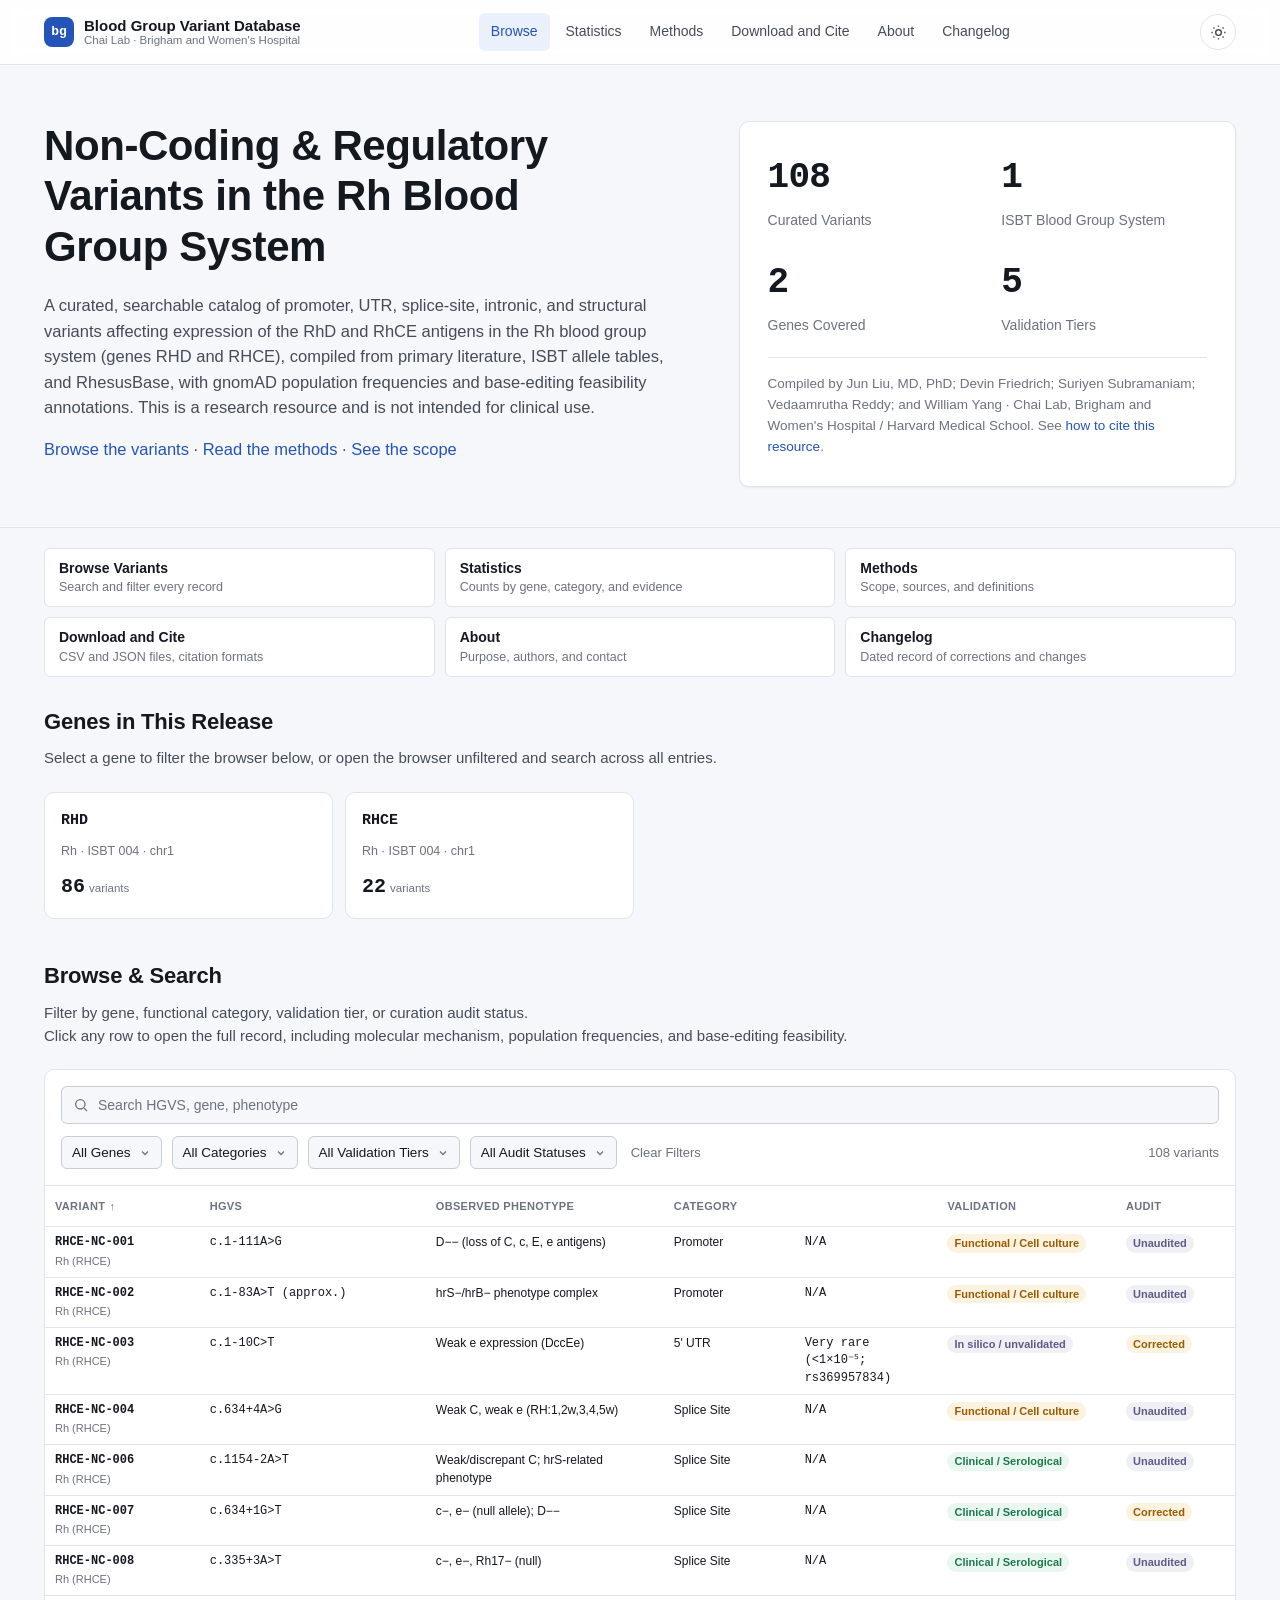
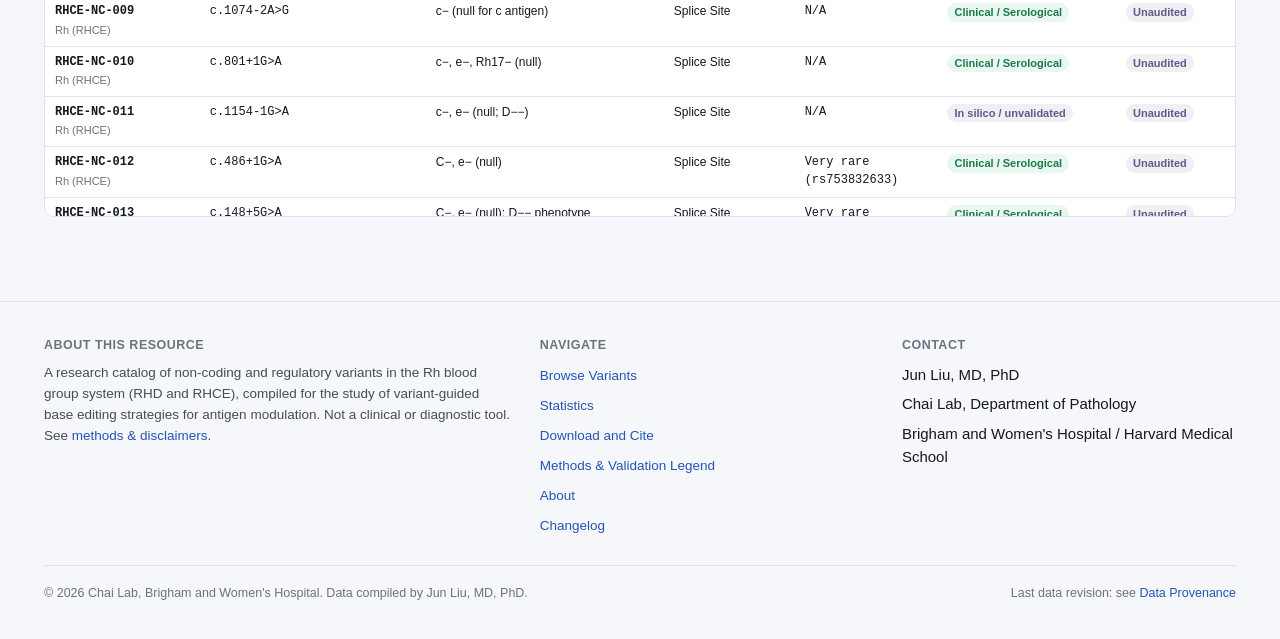
==== commit 5a79740d: "Presenter feedback: Rh-only scope, light default, Title Case, section buttons, readable table Presen" ====
--- a/index.html
+++ b/index.html
@@ -3,8 +3,8 @@
 <head>
 <meta charset="UTF-8">
 <meta name="viewport" content="width=device-width, initial-scale=1.0">
-<title>Blood Group Variant Database: Non-coding & Regulatory Variants</title>
-<meta name="description" content="A curated database of non-coding and regulatory variants across 6 ISBT blood group systems (ABO, RH, MNS, KEL, FY, JK; 8 genes) with ISBT nomenclature, gnomAD frequencies, validation evidence, and base-editing feasibility annotations.">
+<title>Blood Group Variant Database: Rh Non-Coding & Regulatory Variants</title>
+<meta name="description" content="A curated database of non-coding and regulatory variants in the Rh blood group system (RHD and RHCE) with ISBT nomenclature, gnomAD frequencies, validation evidence, and base-editing feasibility annotations.">
 <link rel="stylesheet" href="assets/style.css">
 </head>
 <body>
@@ -28,64 +28,53 @@
         <svg class="icon-sun" viewBox="0 0 24 24" fill="none" stroke="currentColor" stroke-width="2"><circle cx="12" cy="12" r="4"/><path d="M12 2v2M12 20v2M4.9 4.9l1.4 1.4M17.7 17.7l1.4 1.4M2 12h2M20 12h2M4.9 19.1l1.4-1.4M17.7 6.3l1.4-1.4"/></svg>
         <svg class="icon-moon" viewBox="0 0 24 24" fill="none" stroke="currentColor" stroke-width="2"><path d="M21 12.8A9 9 0 1111.2 3a7 7 0 009.8 9.8z"/></svg>
       </button>
-      <button class="nav-toggle" id="nav-toggle" aria-label="Menu" aria-expanded="false">
-        <svg viewBox="0 0 24 24" fill="none" stroke="currentColor" stroke-width="2"><path d="M4 7h16M4 12h16M4 17h16"/></svg>
-      </button>
     </div>
-  </div>
-  <div class="nav-mobile" id="nav-mobile">
-    <a href="index.html" aria-current="page">Browse</a>
-    <a href="stats.html">Statistics</a>
-    <a href="methods.html">Methods</a>
-    <a href="download-cite.html">Download and Cite</a>
-    <a href="about.html">About</a>
-    <a href="changelog.html">Changelog</a>
   </div>
 </nav>
 
 <header class="hero">
   <div class="wrap hero-grid">
     <div>
-      <h1>Non-coding &amp; regulatory variants across the human blood group systems</h1>
-      <p class="lede">A curated, searchable catalog of promoter, UTR, splice-site, intronic, and structural variants affecting ABO, Rh, Duffy, Kell, Kidd, and MNS antigen expression, compiled from primary literature, ISBT allele tables, and RhesusBase, with gnomAD population frequencies and base-editing feasibility annotations. This is a research resource and is not intended for clinical use.</p>
-      <p class="lede"><a href="#browse">Browse the variants</a> &middot; <a href="methods.html">read the methods</a> &middot; <a href="methods.html#scope">see the scope</a></p>
+      <h1>Non-Coding &amp; Regulatory Variants in the Rh Blood Group System</h1>
+      <p class="lede">A curated, searchable catalog of promoter, UTR, splice-site, intronic, and structural variants affecting expression of the RhD and RhCE antigens in the Rh blood group system (genes RHD and RHCE), compiled from primary literature, ISBT allele tables, and RhesusBase, with gnomAD population frequencies and base-editing feasibility annotations. This is a research resource and is not intended for clinical use.</p>
+      <p class="lede"><a href="#browse">Browse the variants</a> &middot; <a href="methods.html">Read the methods</a> &middot; <a href="methods.html#scope">See the scope</a></p>
     </div>
     <div class="stat-panel">
       <div class="stat-grid">
-        <div><div class="stat-num">217</div><div class="stat-label">Curated variants</div></div>
-        <div><div class="stat-num">6</div><div class="stat-label">ISBT blood group systems</div></div>
-        <div><div class="stat-num">8</div><div class="stat-label">Genes covered</div></div>
-        <div><div class="stat-num">4</div><div class="stat-label">Validation tiers</div></div>
+        <div><div class="stat-num" id="hero-total">...</div><div class="stat-label">Curated Variants</div></div>
+        <div><div class="stat-num" id="hero-systems">...</div><div class="stat-label">ISBT Blood Group Systems</div></div>
+        <div><div class="stat-num" id="hero-genes">...</div><div class="stat-label">Genes Covered</div></div>
+        <div><div class="stat-num" id="hero-tiers">...</div><div class="stat-label">Validation Tiers</div></div>
       </div>
-      <div class="stat-foot">Compiled by Jun Liu, MD, PhD &middot; Chai Lab, Brigham and Women's Hospital / Harvard Medical School. See <a href="download-cite.html#cite">how to cite this resource</a>.</div>
+      <div class="stat-foot">Compiled by Jun Liu, MD, PhD; Devin Friedrich; Suriyen Subramaniam; Vedaamrutha Reddy; and William Yang &middot; Chai Lab, Brigham and Women's Hospital / Harvard Medical School. See <a href="download-cite.html#cite">how to cite this resource</a>.</div>
     </div>
   </div>
 </header>
 
+<section class="section quick-nav-section" aria-label="Site sections"><div class="wrap"><nav class="quick-nav" aria-label="Site Sections">
+  <a class="quick-link" href="#browse"><span class="quick-title">Browse Variants</span><span class="quick-sub">Search and filter every record</span></a>
+  <a class="quick-link" href="stats.html"><span class="quick-title">Statistics</span><span class="quick-sub">Counts by gene, category, and evidence</span></a>
+  <a class="quick-link" href="methods.html"><span class="quick-title">Methods</span><span class="quick-sub">Scope, sources, and definitions</span></a>
+  <a class="quick-link" href="download-cite.html"><span class="quick-title">Download and Cite</span><span class="quick-sub">CSV and JSON files, citation formats</span></a>
+  <a class="quick-link" href="about.html"><span class="quick-title">About</span><span class="quick-sub">Purpose, authors, and contact</span></a>
+  <a class="quick-link" href="changelog.html"><span class="quick-title">Changelog</span><span class="quick-sub">Dated record of corrections and changes</span></a>
+</nav></div></section>
+
 <section class="section">
   <div class="wrap">
     <div class="section-head">
-      <h2>Genes &amp; antigen groupings in this release</h2>
-      <p>Select a gene or antigen grouping to filter the browser below, or open the browser unfiltered and search across all 217 entries.</p>
+      <h2>Genes in This Release</h2>
+      <p>Select a gene to filter the browser below, or open the browser unfiltered and search across all entries.</p>
     </div>
-    <div class="system-grid">
-      <button class="system-card" data-system-card="ABO"><span class="gene">ABO</span><span class="sys-name">ABO &middot; ISBT 001 &middot; chr9</span><span class="sys-count">56<small>variants</small></span></button>
-      <button class="system-card" data-system-card="RHD"><span class="gene">RHD</span><span class="sys-name">Rh &middot; ISBT 004 &middot; chr1</span><span class="sys-count">69<small>variants</small></span></button>
-      <button class="system-card" data-system-card="RHCE"><span class="gene">RHCE</span><span class="sys-name">Rh &middot; ISBT 004 &middot; chr1</span><span class="sys-count">22<small>variants</small></span></button>
-      <button class="system-card" data-system-card="Duffy"><span class="gene">ACKR1</span><span class="sys-name">Duffy (FY) &middot; ISBT 008 &middot; chr1</span><span class="sys-count">6<small>variants</small></span></button>
-      <button class="system-card" data-system-card="Kell"><span class="gene">KEL</span><span class="sys-name">Kell (KEL) &middot; ISBT 006 &middot; chr7</span><span class="sys-count">19<small>variants</small></span></button>
-      <button class="system-card" data-system-card="Kidd"><span class="gene">SLC14A1</span><span class="sys-name">Kidd (JK) &middot; ISBT 009 &middot; chr18</span><span class="sys-count">13<small>variants</small></span></button>
-      <button class="system-card" data-system-card="MNS"><span class="gene">GYPA / GYPB</span><span class="sys-name">MNS &middot; ISBT 002 &middot; chr4</span><span class="sys-count">22<small>variants</small></span></button>
-      <button class="system-card" data-system-card="KellOther"><span class="gene">KEL</span><span class="sys-name">Kell (KEL) &middot; Kp<sup>a</sup>/Kp<sup>b</sup>, Js<sup>a</sup>/Js<sup>b</sup></span><span class="sys-count">10<small>variants</small></span></button>
-    </div>
+    <div class="system-grid"></div>
   </div>
 </section>
 
 <section class="section" id="browse">
   <div class="wrap">
     <div class="section-head">
-      <h2>Browse &amp; search</h2>
-      <p>Filter by system, functional category, evidence tier, or curation audit status.<br>Click any row to open the full record, including molecular mechanism, population frequencies, and base-editing feasibility.</p>
+      <h2>Browse &amp; Search</h2>
+      <p>Filter by gene, functional category, validation tier, or curation audit status.<br>Click any row to open the full record, including molecular mechanism, population frequencies, and base-editing feasibility.</p>
     </div>
 
     <div class="browser-shell">
@@ -93,26 +82,18 @@
         <div class="search-row">
           <div class="search-box">
             <svg viewBox="0 0 24 24" fill="none" stroke="currentColor" stroke-width="2"><circle cx="11" cy="11" r="7"/><path d="M21 21l-4.3-4.3"/></svg>
-            <input id="q" type="search" placeholder="Search HGVS, gene, phenotype, rsID, or reference…" aria-label="Search variants">
+            <input id="q" type="search" placeholder="Search HGVS, gene, phenotype" aria-label="Search variants">
           </div>
         </div>
         <div class="filter-row">
-          <select id="f-system" aria-label="Filter by system">
-            <option value="">All systems</option>
-            <option value="ABO">ABO</option>
-            <option value="RHD">RHD</option>
-            <option value="RHCE">RHCE</option>
-            <option value="Duffy">Duffy (ACKR1)</option>
-            <option value="Kidd">Kidd (SLC14A1)</option>
-            <option value="MNS">MNS (GYPA/GYPB)</option>
-            <option value="Kell">Kell (KEL)</option>
-            <option value="KellOther">Kell Other</option>
+          <select id="f-system" aria-label="Filter by gene">
+            <option value="">All Genes</option>
           </select>
           <select id="f-category" aria-label="Filter by category">
-            <option value="">All categories</option>
+            <option value="">All Categories</option>
           </select>
           <select id="f-validation" aria-label="Filter by validation tier">
-            <option value="">All validation tiers</option>
+            <option value="">All Validation Tiers</option>
             <option value="Functional / Cell culture">Functional / Cell culture</option>
             <option value="Clinical / Serological">Clinical / Serological</option>
             <option value="Database only">Database only</option>
@@ -120,14 +101,14 @@
             <option value="Not characterized">Not characterized</option>
           </select>
           <select id="f-audit" aria-label="Filter by audit status">
-            <option value="">All audit statuses</option>
+            <option value="">All Audit Statuses</option>
             <option value="Verified">Verified</option>
             <option value="Likely valid">Likely valid</option>
             <option value="Corrected">Corrected</option>
             <option value="Flagged">Flagged</option>
             <option value="Unaudited">Unaudited</option>
           </select>
-          <button class="filter-clear" id="f-clear">Clear filters</button>
+          <button class="filter-clear" id="f-clear">Clear Filters</button>
           <span class="result-count" id="result-count"></span>
         </div>
       </div>
@@ -138,7 +119,7 @@
             <tr>
               <th><button data-sort="variant_id">Variant <span class="sort-arrow"></span></button></th>
               <th><button data-sort="hgvs">HGVS <span class="sort-arrow"></span></button></th>
-              <th><button data-sort="phenotype">Phenotype <span class="sort-arrow"></span></button></th>
+              <th><button data-sort="phenotype">Observed Phenotype <span class="sort-arrow"></span></button></th>
               <th><button data-sort="variant_category">Category <span class="sort-arrow"></span></button></th>
               <th><button data-sort="af">gnomAD v4 AF <span class="sort-arrow"></span></button></th>
               <th><button data-sort="validation_level">Validation <span class="sort-arrow"></span></button></th>
@@ -157,7 +138,7 @@
 </section>
 
 <div class="drawer-overlay" id="drawer-overlay"></div>
-<aside class="drawer" id="drawer" tabindex="-1" aria-label="Variant detail">
+<aside class="drawer" id="drawer" tabindex="-1" role="dialog" aria-modal="true" aria-label="Variant detail">
   <div class="drawer-head">
     <div>
       <h3 id="drawer-title" class="mono"></h3>
@@ -174,16 +155,16 @@
   <div class="wrap">
     <div class="footer-grid">
       <div>
-        <h4>About this resource</h4>
-        <p>A research catalog of non-coding and regulatory blood group variants, compiled for the study of variant-guided base editing strategies for antigen modulation. Not a clinical or diagnostic tool. See <a href="methods.html">methods &amp; disclaimers</a>.</p>
+        <h4>About This Resource</h4>
+        <p>A research catalog of non-coding and regulatory variants in the Rh blood group system (RHD and RHCE), compiled for the study of variant-guided base editing strategies for antigen modulation. Not a clinical or diagnostic tool. See <a href="methods.html">methods &amp; disclaimers</a>.</p>
       </div>
       <div>
         <h4>Navigate</h4>
         <ul>
-          <li><a href="index.html">Browse variants</a></li>
+          <li><a href="index.html">Browse Variants</a></li>
           <li><a href="stats.html">Statistics</a></li>
           <li><a href="download-cite.html">Download and Cite</a></li>
-          <li><a href="methods.html">Methods &amp; Validation legend</a></li>
+          <li><a href="methods.html">Methods &amp; Validation Legend</a></li>
           <li><a href="about.html">About</a></li>
           <li><a href="changelog.html">Changelog</a></li>
         </ul>
@@ -199,7 +180,7 @@
     </div>
     <div class="footer-bottom">
       <span>&copy; <span id="site-year"></span> Chai Lab, Brigham and Women's Hospital. Data compiled by Jun Liu, MD, PhD.</span>
-      <span>Last data revision: see <a href="methods.html#provenance">data provenance</a></span>
+      <span>Last data revision: see <a href="methods.html#provenance">Data Provenance</a></span>
     </div>
   </div>
 </footer>
--- a/assets/style.css
+++ b/assets/style.css
@@ -2,7 +2,7 @@
    Blood Group Variant Database: shared styles
    Design language: clinical-genomics resource (ISBT / BGMUT structure,
    gnomAD-style browser density). One accent color, one type system,
-   light/dark via prefers-color-scheme with a manual override.
+   light by default; dark via the manual toggle.
    ==================================================================== */
 
 *, *::before, *::after { box-sizing: border-box; }
@@ -29,6 +29,7 @@
   --tier-good: #1b7a4d;
   --tier-good-bg: #eaf7f0;
   --tier-mid: #c17817;
+  --tier-mid-text: #9a5b00; /* darker amber so small badge text reaches 4.5:1 on its tint */
   --tier-mid-bg: #fbf2df;
   --tier-low: #5f5a8a;
   --tier-low-bg: #eef0f3;
@@ -61,6 +62,7 @@
   --tier-good: #57c98c;
   --tier-good-bg: #10251b;
   --tier-mid: #e8b64a;
+  --tier-mid-text: #e8b64a;
   --tier-mid-bg: #2a2110;
   --tier-low: #a89ee0;
   --tier-low-bg: #1c1f25;
@@ -71,36 +73,7 @@
   --shadow-md: 0 10px 30px rgba(0, 0, 0, 0.4);
 }
 
-@media (prefers-color-scheme: dark) {
-  :root:not([data-theme="light"]) {
-    --ink: #e8eaf0;
-    --ink-soft: #b7bcc8;
-    --muted: #8a90a0;
-    --paper: #0e1013;
-    --surface: #15181d;
-    --surface-raised: #1a1e25;
-    --border: #262b34;
-    --border-strong: #363c48;
-    --accent: #6f9aef;
-    --accent-ink: #0e1013;
-    --accent-soft: #182236;
-    --accent-soft-border: #29385c;
-    --focus: #6f9aef;
-    --code-bg: #1b1f27;
-    --tier-good: #57c98c;
-    --tier-good-bg: #10251b;
-    --tier-mid: #e8b64a;
-    --tier-mid-bg: #2a2110;
-    --tier-low: #a89ee0;
-    --tier-low-bg: #1c1f25;
-    --tier-flag: #e88a8a;
-    --tier-flag-bg: #2a1414;
-    --shadow-sm: 0 1px 2px rgba(0, 0, 0, 0.3);
-    --shadow-md: 0 10px 30px rgba(0, 0, 0, 0.4);
-  }
-}
-
-html { color-scheme: light dark; }
+html { color-scheme: light; }
 /* keep anchor targets clear of the sticky nav */
 html { scroll-padding-top: calc(var(--nav-h) + 16px); }
 /* follow the manual theme toggle for native controls (checkboxes, scrollbars) */
@@ -140,7 +113,7 @@
   border-bottom: 1px solid var(--border);
 }
 .site-nav .wrap { display: flex; align-items: center; justify-content: space-between; gap: 20px; width: 100%; height: var(--nav-h); }
-.brand { display: flex; align-items: center; gap: 10px; color: var(--ink); font-weight: 650; font-size: 15px; }
+.brand { display: flex; align-items: center; gap: 10px; min-height: 40px; color: var(--ink); font-weight: 650; font-size: 15px; }
 .brand:hover { text-decoration: none; }
 .brand-mark {
   width: 30px; height: 30px; border-radius: 8px;
@@ -151,6 +124,13 @@
 }
 .brand-text { display: flex; flex-direction: column; line-height: 1.15; }
 .brand-text small { font-weight: 500; color: var(--muted); font-size: 11.5px; }
+/* phones: keep the title and the lab line on one line each */
+@media (max-width: 640px) {
+  .site-nav .wrap { padding: 0 16px; gap: 12px; }
+  .brand { font-size: 13px; gap: 8px; min-width: 0; }
+  .brand-text { min-width: 0; white-space: nowrap; overflow: hidden; }
+  .brand-text small { font-size: 10px; overflow: hidden; text-overflow: ellipsis; }
+}
 
 .nav-links { display: flex; align-items: center; gap: 4px; }
 .nav-links a {
@@ -170,37 +150,18 @@
 .theme-toggle .icon-moon { display: none; }
 :root[data-theme="dark"] .theme-toggle .icon-sun { display: none; }
 :root[data-theme="dark"] .theme-toggle .icon-moon { display: block; }
-@media (prefers-color-scheme: dark) {
-  :root:not([data-theme="light"]) .theme-toggle .icon-sun { display: none; }
-  :root:not([data-theme="light"]) .theme-toggle .icon-moon { display: block; }
-}
 
 .nav-right { display: flex; align-items: center; gap: 8px; }
 
-.nav-toggle {
-  display: none; border: 1px solid var(--border); background: var(--surface); color: var(--ink-soft);
-  width: 36px; height: 36px; border-radius: var(--radius-sm); align-items: center; justify-content: center;
-  cursor: pointer; flex: none;
-}
-.nav-toggle:hover { background: var(--code-bg); }
-.nav-toggle svg { width: 18px; height: 18px; }
-
-.nav-mobile {
-  display: none; flex-direction: column; padding: 4px 24px 14px;
-  border-top: 1px solid var(--border); background: var(--surface);
-}
-.nav-mobile a {
-  padding: 11px 4px; font-size: 14.5px; font-weight: 500; color: var(--ink-soft);
-  border-bottom: 1px solid var(--border-light);
-}
-.nav-mobile a:last-child { border-bottom: none; }
-.nav-mobile a[aria-current="page"] { color: var(--accent); }
-.nav-mobile a:hover { color: var(--ink); text-decoration: none; }
-
+/* narrower screens: the page tabs become a row of buttons under the title.
+   The bar stops being sticky here, since the extra row would cover too much of the page. */
 @media (max-width: 1040px) {
-  .nav-links { display: none; }
-  .nav-toggle { display: flex; }
-  .site-nav.is-open .nav-mobile { display: flex; }
+  .site-nav { position: static; }
+  html { scroll-padding-top: 16px; }
+  .site-nav .wrap { flex-wrap: wrap; height: auto; padding-top: 10px; padding-bottom: 12px; row-gap: 10px; }
+  .nav-links { order: 3; width: 100%; flex-wrap: wrap; gap: 6px; }
+  .nav-links a { border: 1px solid var(--border); background: var(--surface); padding: 6px 12px; font-size: 13px; }
+  .nav-links a[aria-current="page"] { border-color: var(--accent-soft-border); }
 }
 
 /* ---------- hero ---------- */
@@ -256,7 +217,6 @@
 /* ---------- system cards ---------- */
 .system-grid { display: grid; grid-template-columns: repeat(4, 1fr); gap: 12px; }
 @media (max-width: 980px) { .system-grid { grid-template-columns: repeat(2, 1fr); } }
-@media (max-width: 560px) { .system-grid { grid-template-columns: 1fr; } }
 
 .system-card {
   text-align: left; cursor: pointer;
@@ -320,6 +280,7 @@
   font-size: 12.5px; color: var(--muted); cursor: pointer;
 }
 .ms-panel-clear:hover { color: var(--ink); }
+.ms-panel-clear[hidden] { display: none; }
 .filter-clear {
   font-size: 13px; color: var(--muted); background: none; border: none; cursor: pointer; padding: 6px 4px;
 }
@@ -327,46 +288,56 @@
 .result-count { font-size: 13px; color: var(--muted); margin-left: auto; white-space: nowrap; }
 
 /* ---------- table ---------- */
-/* the whole result set scrolls inside the table; headers stay pinned */
-.table-scroll { overflow-x: hidden; overflow-y: auto; max-height: min(640px, 70vh); }
-/* fixed column shares so the table always fits the box width (vertical scroll only) */
-table.variant-table { width: 100%; border-collapse: collapse; font-size: 13.5px; table-layout: fixed; }
-.variant-table th:nth-child(1) { width: 14%; } /* Variant */
-.variant-table th:nth-child(2) { width: 20%; } /* HGVS */
-.variant-table th:nth-child(3) { width: 18%; } /* Phenotype */
+/* the whole result set scrolls inside the table; headers stay pinned.
+   Compact type and automatic column sizing: every cell wraps, nothing is clipped.
+   overflow-x is auto as a safety net so a narrow box scrolls instead of cutting text. */
+.table-scroll { overflow-x: auto; overflow-y: auto; max-height: min(640px, 70vh); }
+table.variant-table { width: 100%; border-collapse: collapse; font-size: 12px; line-height: 1.45; table-layout: auto; }
+/* width hints only; the browser grows a column before it lets text overflow */
+.variant-table th:nth-child(1) { width: 13%; } /* Variant */
+.variant-table th:nth-child(2) { width: 19%; } /* HGVS */
+.variant-table th:nth-child(3) { width: 20%; } /* Phenotype */
 .variant-table th:nth-child(4) { width: 11%; } /* Category */
-.variant-table th:nth-child(5) { width: 9%; }  /* gnomAD AF */
-.variant-table th:nth-child(6) { width: 16%; } /* Validation */
-.variant-table th:nth-child(7) { width: 12%; } /* Audit */
-/* phones: drop the gnomAD AF column (still shown in the row's detail drawer) */
+.variant-table th:nth-child(5) { width: 12%; }  /* gnomAD AF */
+.variant-table th:nth-child(6) { width: 15%; } /* Validation */
+.variant-table th:nth-child(7) { width: 10%; } /* Audit */
+/* phones: drop the gnomAD AF column (still shown in the row's detail drawer);
+   the compact table keeps readable column widths and scrolls sideways inside its box */
 @media (max-width: 640px) {
   .variant-table th:nth-child(5), .variant-table td:nth-child(5) { display: none; }
+  table.variant-table { min-width: 620px; }
 }
 .variant-table thead th {
   position: sticky; top: 0; background: var(--surface); z-index: 1;
-  text-align: left; font-size: 11.5px; text-transform: uppercase; letter-spacing: 0.04em;
-  color: var(--muted); font-weight: 600; padding: 10px 14px; border-bottom: 1px solid var(--border);
+  text-align: left; font-size: 11px; text-transform: uppercase; letter-spacing: 0.03em;
+  color: var(--muted); font-weight: 600; padding: 8px 10px; border-bottom: 1px solid var(--border);
+  vertical-align: bottom; line-height: 1.3;
 }
 .variant-table thead th button {
   background: none; border: none; color: inherit; font: inherit; text-transform: inherit;
   letter-spacing: inherit; cursor: pointer; padding: 0; display: flex; align-items: center; gap: 4px;
+  text-align: left; white-space: normal; min-height: 24px;
 }
 .variant-table tbody tr { border-bottom: 1px solid var(--border); cursor: pointer; }
 .variant-table tbody tr:hover { background: var(--code-bg); }
-.variant-table td { padding: 10px 14px; vertical-align: top; overflow-wrap: anywhere; }
+.variant-table td { padding: 7px 10px; vertical-align: top; overflow-wrap: anywhere; }
 .variant-table .badge { white-space: normal; }
-.variant-table td.mono { font-family: var(--font-mono); font-size: 13px; }
+.variant-table td.mono { font-family: var(--font-mono); font-size: 12px; }
 .cell-id { color: var(--muted); font-size: 12px; }
-.cell-primary { font-weight: 600; }
-.cell-sub { color: var(--muted); font-size: 12px; margin-top: 2px; }
-.cell-trunc { overflow: hidden; text-overflow: ellipsis; white-space: nowrap; }
+.cell-primary { font-weight: 600; white-space: nowrap; }
+.cell-sub { color: var(--muted); font-size: 11px; margin-top: 2px; }
+/* legacy hook: phenotype cells now wrap instead of truncating */
+.cell-trunc { overflow: visible; text-overflow: clip; white-space: normal; }
 
 .badge {
   display: inline-flex; align-items: center; font-size: 11.5px; font-weight: 600;
   padding: 2px 8px; border-radius: 999px; white-space: nowrap; line-height: 1.6;
 }
+/* a variant with two validation tiers shows both badges */
+.variant-table .badge { font-size: 11px; padding: 1px 7px; line-height: 1.5; }
+.badge-stack { display: inline-flex; flex-wrap: wrap; gap: 4px; vertical-align: middle; }
 .badge-good { color: var(--tier-good); background: var(--tier-good-bg); }
-.badge-mid { color: var(--tier-mid); background: var(--tier-mid-bg); }
+.badge-mid { color: var(--tier-mid-text); background: var(--tier-mid-bg); }
 .badge-low { color: var(--tier-low); background: var(--tier-low-bg); }
 .badge-flag { color: var(--tier-flag); background: var(--tier-flag-bg); }
 
@@ -384,14 +355,15 @@
 .drawer {
   position: fixed; top: 0; right: 0; height: 100%; width: min(560px, 100%);
   background: var(--surface); border-left: 1px solid var(--border); z-index: 61;
-  transform: translateX(100%); transition: transform .2s cubic-bezier(.16,1,.3,1);
+  transform: translateX(100%); visibility: hidden;
+  transition: transform .2s cubic-bezier(.16,1,.3,1), visibility 0s linear .2s;
   display: flex; flex-direction: column; box-shadow: var(--shadow-md);
 }
-.drawer.is-open { transform: translateX(0); }
+.drawer.is-open { transform: translateX(0); visibility: visible; transition: transform .2s cubic-bezier(.16,1,.3,1), visibility 0s; }
 .drawer-head { padding: 18px 20px; border-bottom: 1px solid var(--border); display: flex; align-items: flex-start; justify-content: space-between; gap: 12px; }
 .drawer-head h3 { font-family: var(--font-mono); font-size: 17px; margin: 0; }
 .drawer-head .sub { font-size: 13px; color: var(--muted); margin-top: 4px; }
-.drawer-close { border: 1px solid var(--border); background: var(--surface); border-radius: var(--radius-sm); width: 32px; height: 32px; display: flex; align-items: center; justify-content: center; cursor: pointer; flex: none; }
+.drawer-close { border: 1px solid var(--border); background: var(--surface); border-radius: var(--radius-sm); width: 40px; height: 40px; display: flex; align-items: center; justify-content: center; cursor: pointer; flex: none; }
 .drawer-close:hover { background: var(--code-bg); }
 .drawer-body { padding: 18px 20px; overflow-y: auto; flex: 1; }
 
@@ -439,6 +411,10 @@
 .legend-row { display: flex; gap: 10px; align-items: flex-start; font-size: 13.5px; }
 .legend-row .badge { margin-top: 1px; }
 .legend-row span { color: var(--ink-soft); }
+/* phones: badge above its description so every description starts at the left edge */
+@media (max-width: 640px) {
+  .legend-row { flex-direction: column; gap: 4px; }
+}
 
 .system-table { width: 100%; border-collapse: collapse; font-size: 13.5px; }
 .system-table th { text-align: left; font-size: 11.5px; text-transform: uppercase; letter-spacing: .04em; color: var(--muted); padding: 8px 12px; border-bottom: 1px solid var(--border-strong); }
@@ -455,15 +431,15 @@
 .grid-2 { display: grid; grid-template-columns: repeat(2, 1fr); gap: 16px; }
 .grid-4 { display: grid; grid-template-columns: repeat(4, 1fr); gap: 18px 20px; }
 @media (max-width: 900px) { .grid-4 { grid-template-columns: repeat(2, 1fr); } }
-@media (max-width: 640px) { .grid-2, .grid-4 { grid-template-columns: 1fr; } }
+@media (max-width: 640px) { .grid-2 { grid-template-columns: 1fr; } }
 
 /* ---------- bar charts (stats page) ---------- */
 .chart-card { border: 1px solid var(--border); border-radius: var(--radius); background: var(--surface); padding: 20px 22px; box-shadow: var(--shadow-sm); }
 .chart-card h3 { font-size: 14.5px; margin-bottom: 2px; }
 .chart-card .chart-sub { font-size: 12.5px; color: var(--muted); margin-bottom: 16px; }
 .bar-rows { display: flex; flex-direction: column; gap: 10px; }
-.bar-row { display: grid; grid-template-columns: 132px 1fr 44px; align-items: center; gap: 10px; font-size: 13px; }
-.bar-row .bar-label { color: var(--ink-soft); text-align: right; white-space: nowrap; overflow: hidden; text-overflow: ellipsis; }
+.bar-row { display: grid; grid-template-columns: 172px 1fr 44px; align-items: center; gap: 10px; font-size: 13px; }
+.bar-row .bar-label { color: var(--ink-soft); text-align: right; }
 .bar-row .bar-track { position: relative; height: 16px; background: var(--code-bg); border-radius: 4px; overflow: hidden; }
 .bar-row .bar-fill { position: absolute; inset: 0 auto 0 0; border-radius: 4px; background: var(--accent); min-width: 3px; }
 .bar-row .bar-fill.tier-good { background: var(--tier-good); }
@@ -486,6 +462,64 @@
 
 .visually-hidden { position: absolute; width: 1px; height: 1px; overflow: hidden; clip: rect(0 0 0 0); white-space: nowrap; }
 
+/* ---------- homepage quick navigation (below the hero) ---------- */
+/* declared after .section, and doubled in specificity, so the tight padding always wins */
+.section.quick-nav-section { padding: 20px 0 4px; }
+.section.quick-nav-section + .section { padding-top: 28px; }
+.quick-nav { display: grid; grid-template-columns: repeat(3, minmax(0, 1fr)); gap: 10px; }
+.quick-link {
+  display: flex; flex-direction: column; justify-content: center; gap: 2px;
+  min-height: 56px; padding: 10px 14px;
+  border: 1px solid var(--border); border-radius: var(--radius-sm); background: var(--surface);
+  color: var(--ink); text-decoration: none;
+  transition: border-color .12s ease;
+}
+.quick-link:hover, .quick-link:focus-visible { border-color: var(--accent); text-decoration: none; }
+.quick-link:hover .quick-title, .quick-link:focus-visible .quick-title { color: var(--accent); }
+.quick-title { font-size: 14px; font-weight: 600; color: var(--ink); line-height: 1.3; }
+.quick-sub { font-size: 12.5px; color: var(--muted); line-height: 1.4; }
+@media (max-width: 760px) { .quick-nav { grid-template-columns: repeat(2, minmax(0, 1fr)); } }
+@media (max-width: 340px) { .quick-nav { grid-template-columns: 1fr; } }
+
+/* ---------- phones and small tablets: tap targets and containment ---------- */
+@media (max-width: 768px) {
+  .nav-links a { min-height: 40px; display: inline-flex; align-items: center; }
+  .theme-toggle { width: 40px; height: 40px; }
+  .btn { min-height: 40px; }
+  .copy-btn { min-height: 40px; }
+  .search-box input { min-height: 40px; font-size: 16px; } /* 16px stops iOS zoom-on-focus */
+  select { min-height: 40px; }
+  .ms-btn { min-height: 40px; }
+  .filter-clear { min-height: 40px; padding: 8px 8px; }
+  .drawer-close { width: 40px; height: 40px; }
+  .ms-panel-clear { min-height: 40px; }
+  .drawer-head { padding: 14px 16px; }
+  .drawer-body { padding: 16px; }
+  .field-row { grid-template-columns: 104px 1fr; }
+  .code-block, .cite-box { max-width: 100%; overflow-x: auto; }
+  .cite-box { overflow-wrap: anywhere; }
+  .link-row a { min-height: 40px; }
+  .system-card { min-height: 44px; }
+  .hero { padding: 36px 0 28px; }
+  .hero .stat-panel { padding: 20px; }
+  .hero .stat-num { font-size: 30px; }
+  .system-table { display: block; overflow-x: auto; max-width: 100%; }
+}
+@media (max-width: 640px) {
+  .wrap { padding: 0 16px; }
+  .filter-row { position: relative; }
+  /* the dropdown spans the filter row so it can never run off the screen edge */
+  .ms { position: static; }
+  .ms-panel { left: 0; right: 0; min-width: 0; max-width: none; max-height: min(420px, 60vh); }
+  .ms-opt { min-height: 40px; white-space: normal; }
+  .result-count { margin-left: 0; width: 100%; }
+  .stat-grid { gap: 14px 12px; }
+  .grid-4 { grid-template-columns: repeat(2, minmax(0, 1fr)); }
+  .chart-card { padding: 16px; }
+  .bar-row .bar-label { white-space: normal; text-align: left; }
+  .footer-bottom { flex-direction: column; }
+}
+
 @media (prefers-reduced-motion: reduce) {
   * { transition: none !important; animation: none !important; }
 }
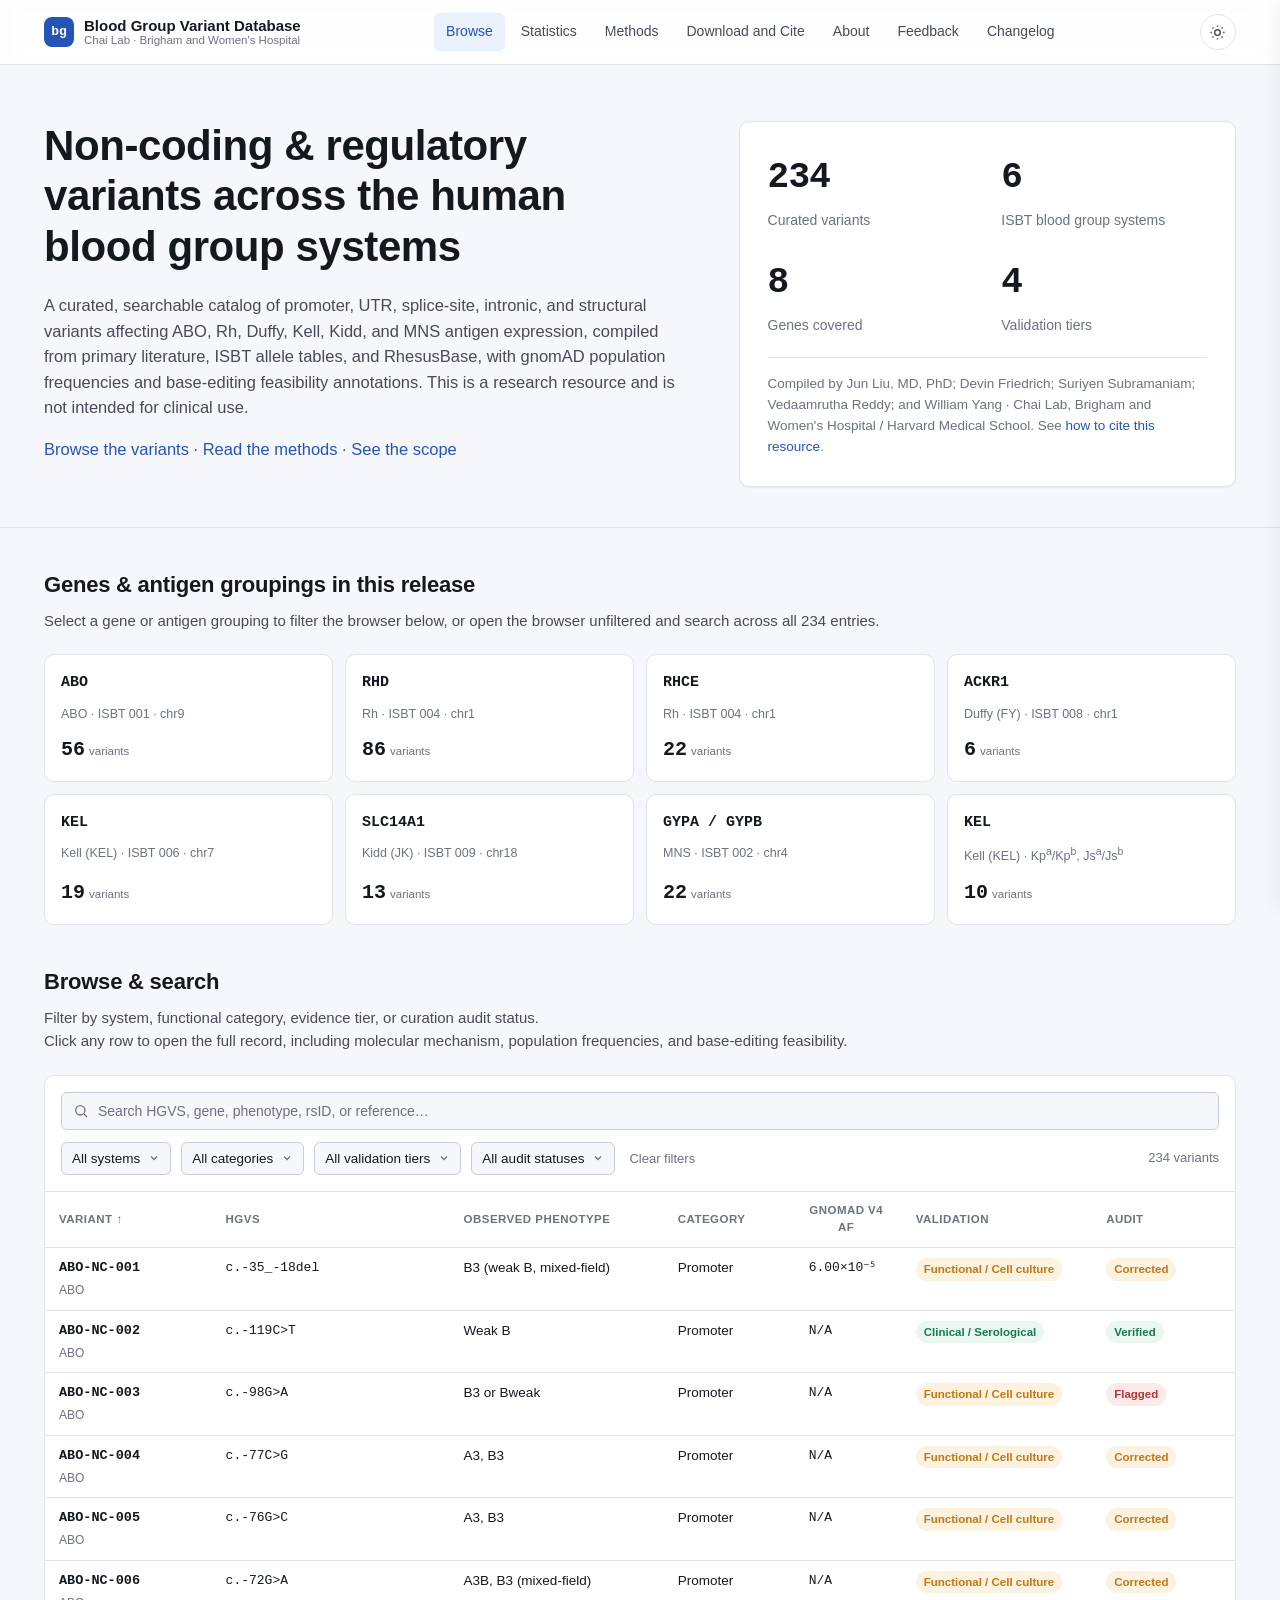
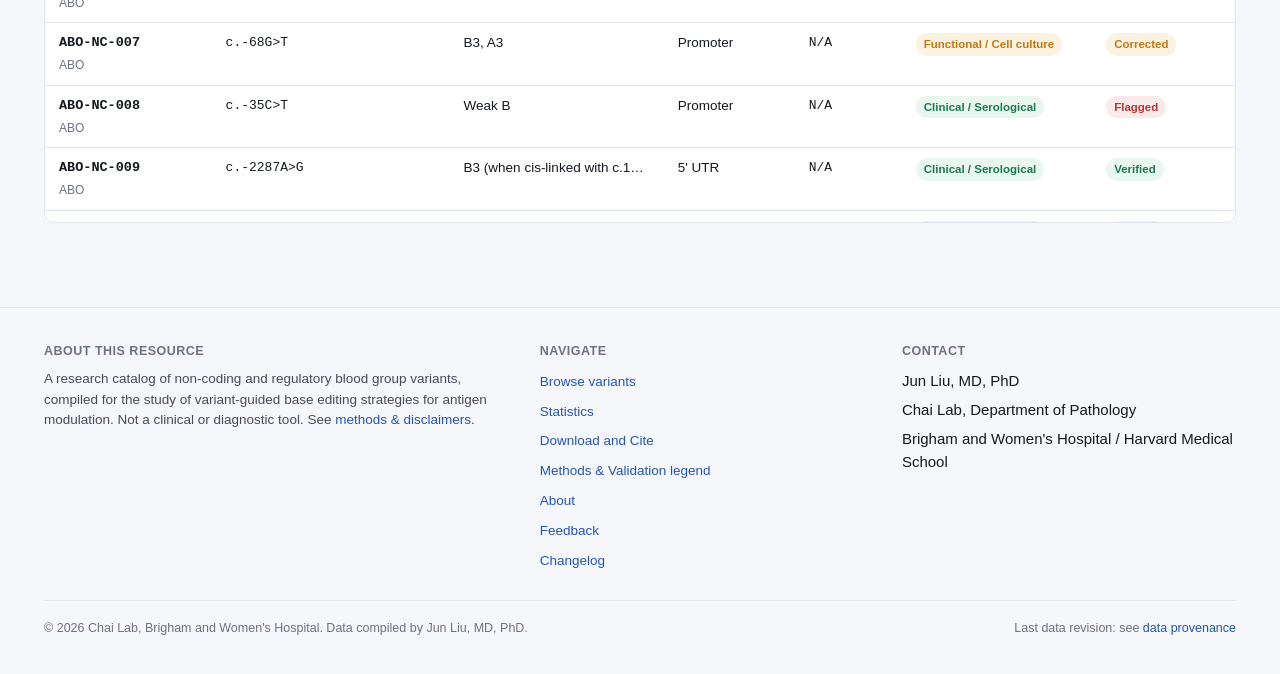
==== commit ece6c217: "Feedback page added" ====
--- a/index.html
+++ b/index.html
@@ -3,8 +3,8 @@
 <head>
 <meta charset="UTF-8">
 <meta name="viewport" content="width=device-width, initial-scale=1.0">
-<title>Blood Group Variant Database: Rh Non-Coding & Regulatory Variants</title>
-<meta name="description" content="A curated database of non-coding and regulatory variants in the Rh blood group system (RHD and RHCE) with ISBT nomenclature, gnomAD frequencies, validation evidence, and base-editing feasibility annotations.">
+<title>Blood Group Variant Database: Non-coding & Regulatory Variants</title>
+<meta name="description" content="A curated database of non-coding and regulatory variants across 6 ISBT blood group systems (ABO, RH, MNS, KEL, FY, JK; 8 genes) with ISBT nomenclature, gnomAD frequencies, validation evidence, and base-editing feasibility annotations.">
 <link rel="stylesheet" href="assets/style.css">
 </head>
 <body>
@@ -21,6 +21,7 @@
       <a href="methods.html">Methods</a>
       <a href="download-cite.html">Download and Cite</a>
       <a href="about.html">About</a>
+      <a href="feedback.html">Feedback</a>
       <a href="changelog.html">Changelog</a>
     </div>
     <div class="nav-right">
@@ -35,46 +36,46 @@
 <header class="hero">
   <div class="wrap hero-grid">
     <div>
-      <h1>Non-Coding &amp; Regulatory Variants in the Rh Blood Group System</h1>
-      <p class="lede">A curated, searchable catalog of promoter, UTR, splice-site, intronic, and structural variants affecting expression of the RhD and RhCE antigens in the Rh blood group system (genes RHD and RHCE), compiled from primary literature, ISBT allele tables, and RhesusBase, with gnomAD population frequencies and base-editing feasibility annotations. This is a research resource and is not intended for clinical use.</p>
+      <h1>Non-coding &amp; regulatory variants across the human blood group systems</h1>
+      <p class="lede">A curated, searchable catalog of promoter, UTR, splice-site, intronic, and structural variants affecting ABO, Rh, Duffy, Kell, Kidd, and MNS antigen expression, compiled from primary literature, ISBT allele tables, and RhesusBase, with gnomAD population frequencies and base-editing feasibility annotations. This is a research resource and is not intended for clinical use.</p>
       <p class="lede"><a href="#browse">Browse the variants</a> &middot; <a href="methods.html">Read the methods</a> &middot; <a href="methods.html#scope">See the scope</a></p>
     </div>
     <div class="stat-panel">
       <div class="stat-grid">
-        <div><div class="stat-num" id="hero-total">...</div><div class="stat-label">Curated Variants</div></div>
-        <div><div class="stat-num" id="hero-systems">...</div><div class="stat-label">ISBT Blood Group Systems</div></div>
-        <div><div class="stat-num" id="hero-genes">...</div><div class="stat-label">Genes Covered</div></div>
-        <div><div class="stat-num" id="hero-tiers">...</div><div class="stat-label">Validation Tiers</div></div>
+        <div><div class="stat-num">234</div><div class="stat-label">Curated variants</div></div>
+        <div><div class="stat-num">6</div><div class="stat-label">ISBT blood group systems</div></div>
+        <div><div class="stat-num">8</div><div class="stat-label">Genes covered</div></div>
+        <div><div class="stat-num">4</div><div class="stat-label">Validation tiers</div></div>
       </div>
       <div class="stat-foot">Compiled by Jun Liu, MD, PhD; Devin Friedrich; Suriyen Subramaniam; Vedaamrutha Reddy; and William Yang &middot; Chai Lab, Brigham and Women's Hospital / Harvard Medical School. See <a href="download-cite.html#cite">how to cite this resource</a>.</div>
     </div>
   </div>
 </header>
 
-<section class="section quick-nav-section" aria-label="Site sections"><div class="wrap"><nav class="quick-nav" aria-label="Site Sections">
-  <a class="quick-link" href="#browse"><span class="quick-title">Browse Variants</span><span class="quick-sub">Search and filter every record</span></a>
-  <a class="quick-link" href="stats.html"><span class="quick-title">Statistics</span><span class="quick-sub">Counts by gene, category, and evidence</span></a>
-  <a class="quick-link" href="methods.html"><span class="quick-title">Methods</span><span class="quick-sub">Scope, sources, and definitions</span></a>
-  <a class="quick-link" href="download-cite.html"><span class="quick-title">Download and Cite</span><span class="quick-sub">CSV and JSON files, citation formats</span></a>
-  <a class="quick-link" href="about.html"><span class="quick-title">About</span><span class="quick-sub">Purpose, authors, and contact</span></a>
-  <a class="quick-link" href="changelog.html"><span class="quick-title">Changelog</span><span class="quick-sub">Dated record of corrections and changes</span></a>
-</nav></div></section>
-
 <section class="section">
   <div class="wrap">
     <div class="section-head">
-      <h2>Genes in This Release</h2>
-      <p>Select a gene to filter the browser below, or open the browser unfiltered and search across all entries.</p>
-    </div>
-    <div class="system-grid"></div>
+      <h2>Genes &amp; antigen groupings in this release</h2>
+      <p>Select a gene or antigen grouping to filter the browser below, or open the browser unfiltered and search across all 234 entries.</p>
+    </div>
+    <div class="system-grid">
+      <button class="system-card" data-system-card="ABO"><span class="gene">ABO</span><span class="sys-name">ABO &middot; ISBT 001 &middot; chr9</span><span class="sys-count">56<small>variants</small></span></button>
+      <button class="system-card" data-system-card="RHD"><span class="gene">RHD</span><span class="sys-name">Rh &middot; ISBT 004 &middot; chr1</span><span class="sys-count">86<small>variants</small></span></button>
+      <button class="system-card" data-system-card="RHCE"><span class="gene">RHCE</span><span class="sys-name">Rh &middot; ISBT 004 &middot; chr1</span><span class="sys-count">22<small>variants</small></span></button>
+      <button class="system-card" data-system-card="Duffy"><span class="gene">ACKR1</span><span class="sys-name">Duffy (FY) &middot; ISBT 008 &middot; chr1</span><span class="sys-count">6<small>variants</small></span></button>
+      <button class="system-card" data-system-card="Kell"><span class="gene">KEL</span><span class="sys-name">Kell (KEL) &middot; ISBT 006 &middot; chr7</span><span class="sys-count">19<small>variants</small></span></button>
+      <button class="system-card" data-system-card="Kidd"><span class="gene">SLC14A1</span><span class="sys-name">Kidd (JK) &middot; ISBT 009 &middot; chr18</span><span class="sys-count">13<small>variants</small></span></button>
+      <button class="system-card" data-system-card="MNS"><span class="gene">GYPA / GYPB</span><span class="sys-name">MNS &middot; ISBT 002 &middot; chr4</span><span class="sys-count">22<small>variants</small></span></button>
+      <button class="system-card" data-system-card="KellOther"><span class="gene">KEL</span><span class="sys-name">Kell (KEL) &middot; Kp<sup>a</sup>/Kp<sup>b</sup>, Js<sup>a</sup>/Js<sup>b</sup></span><span class="sys-count">10<small>variants</small></span></button>
+    </div>
   </div>
 </section>
 
 <section class="section" id="browse">
   <div class="wrap">
     <div class="section-head">
-      <h2>Browse &amp; Search</h2>
-      <p>Filter by gene, functional category, validation tier, or curation audit status.<br>Click any row to open the full record, including molecular mechanism, population frequencies, and base-editing feasibility.</p>
+      <h2>Browse &amp; search</h2>
+      <p>Filter by system, functional category, evidence tier, or curation audit status.<br>Click any row to open the full record, including molecular mechanism, population frequencies, and base-editing feasibility.</p>
     </div>
 
     <div class="browser-shell">
@@ -82,18 +83,26 @@
         <div class="search-row">
           <div class="search-box">
             <svg viewBox="0 0 24 24" fill="none" stroke="currentColor" stroke-width="2"><circle cx="11" cy="11" r="7"/><path d="M21 21l-4.3-4.3"/></svg>
-            <input id="q" type="search" placeholder="Search HGVS, gene, phenotype" aria-label="Search variants">
+            <input id="q" type="search" placeholder="Search HGVS, gene, phenotype, rsID, or reference…" aria-label="Search variants">
           </div>
         </div>
         <div class="filter-row">
-          <select id="f-system" aria-label="Filter by gene">
-            <option value="">All Genes</option>
+          <select id="f-system" aria-label="Filter by system">
+            <option value="">All systems</option>
+            <option value="ABO">ABO</option>
+            <option value="RHD">RHD</option>
+            <option value="RHCE">RHCE</option>
+            <option value="Duffy">Duffy (ACKR1)</option>
+            <option value="Kidd">Kidd (SLC14A1)</option>
+            <option value="MNS">MNS (GYPA/GYPB)</option>
+            <option value="Kell">Kell (KEL)</option>
+            <option value="KellOther">Kell Other</option>
           </select>
           <select id="f-category" aria-label="Filter by category">
-            <option value="">All Categories</option>
+            <option value="">All categories</option>
           </select>
           <select id="f-validation" aria-label="Filter by validation tier">
-            <option value="">All Validation Tiers</option>
+            <option value="">All validation tiers</option>
             <option value="Functional / Cell culture">Functional / Cell culture</option>
             <option value="Clinical / Serological">Clinical / Serological</option>
             <option value="Database only">Database only</option>
@@ -101,14 +110,13 @@
             <option value="Not characterized">Not characterized</option>
           </select>
           <select id="f-audit" aria-label="Filter by audit status">
-            <option value="">All Audit Statuses</option>
+            <option value="">All audit statuses</option>
             <option value="Verified">Verified</option>
-            <option value="Likely valid">Likely valid</option>
             <option value="Corrected">Corrected</option>
             <option value="Flagged">Flagged</option>
             <option value="Unaudited">Unaudited</option>
           </select>
-          <button class="filter-clear" id="f-clear">Clear Filters</button>
+          <button class="filter-clear" id="f-clear">Clear filters</button>
           <span class="result-count" id="result-count"></span>
         </div>
       </div>
@@ -119,7 +127,7 @@
             <tr>
               <th><button data-sort="variant_id">Variant <span class="sort-arrow"></span></button></th>
               <th><button data-sort="hgvs">HGVS <span class="sort-arrow"></span></button></th>
-              <th><button data-sort="phenotype">Observed Phenotype <span class="sort-arrow"></span></button></th>
+              <th><button data-sort="phenotype">Observed phenotype <span class="sort-arrow"></span></button></th>
               <th><button data-sort="variant_category">Category <span class="sort-arrow"></span></button></th>
               <th><button data-sort="af">gnomAD v4 AF <span class="sort-arrow"></span></button></th>
               <th><button data-sort="validation_level">Validation <span class="sort-arrow"></span></button></th>
@@ -138,7 +146,7 @@
 </section>
 
 <div class="drawer-overlay" id="drawer-overlay"></div>
-<aside class="drawer" id="drawer" tabindex="-1" role="dialog" aria-modal="true" aria-label="Variant detail">
+<aside class="drawer" id="drawer" tabindex="-1" aria-label="Variant detail">
   <div class="drawer-head">
     <div>
       <h3 id="drawer-title" class="mono"></h3>
@@ -155,17 +163,18 @@
   <div class="wrap">
     <div class="footer-grid">
       <div>
-        <h4>About This Resource</h4>
-        <p>A research catalog of non-coding and regulatory variants in the Rh blood group system (RHD and RHCE), compiled for the study of variant-guided base editing strategies for antigen modulation. Not a clinical or diagnostic tool. See <a href="methods.html">methods &amp; disclaimers</a>.</p>
+        <h4>About this resource</h4>
+        <p>A research catalog of non-coding and regulatory blood group variants, compiled for the study of variant-guided base editing strategies for antigen modulation. Not a clinical or diagnostic tool. See <a href="methods.html">methods &amp; disclaimers</a>.</p>
       </div>
       <div>
         <h4>Navigate</h4>
         <ul>
-          <li><a href="index.html">Browse Variants</a></li>
+          <li><a href="index.html">Browse variants</a></li>
           <li><a href="stats.html">Statistics</a></li>
           <li><a href="download-cite.html">Download and Cite</a></li>
-          <li><a href="methods.html">Methods &amp; Validation Legend</a></li>
+          <li><a href="methods.html">Methods &amp; Validation legend</a></li>
           <li><a href="about.html">About</a></li>
+          <li><a href="feedback.html">Feedback</a></li>
           <li><a href="changelog.html">Changelog</a></li>
         </ul>
       </div>
@@ -180,7 +189,7 @@
     </div>
     <div class="footer-bottom">
       <span>&copy; <span id="site-year"></span> Chai Lab, Brigham and Women's Hospital. Data compiled by Jun Liu, MD, PhD.</span>
-      <span>Last data revision: see <a href="methods.html#provenance">Data Provenance</a></span>
+      <span>Last data revision: see <a href="methods.html#provenance">data provenance</a></span>
     </div>
   </div>
 </footer>
--- a/assets/style.css
+++ b/assets/style.css
@@ -29,7 +29,6 @@
   --tier-good: #1b7a4d;
   --tier-good-bg: #eaf7f0;
   --tier-mid: #c17817;
-  --tier-mid-text: #9a5b00; /* darker amber so small badge text reaches 4.5:1 on its tint */
   --tier-mid-bg: #fbf2df;
   --tier-low: #5f5a8a;
   --tier-low-bg: #eef0f3;
@@ -62,7 +61,6 @@
   --tier-good: #57c98c;
   --tier-good-bg: #10251b;
   --tier-mid: #e8b64a;
-  --tier-mid-text: #e8b64a;
   --tier-mid-bg: #2a2110;
   --tier-low: #a89ee0;
   --tier-low-bg: #1c1f25;
@@ -113,7 +111,7 @@
   border-bottom: 1px solid var(--border);
 }
 .site-nav .wrap { display: flex; align-items: center; justify-content: space-between; gap: 20px; width: 100%; height: var(--nav-h); }
-.brand { display: flex; align-items: center; gap: 10px; min-height: 40px; color: var(--ink); font-weight: 650; font-size: 15px; }
+.brand { display: flex; align-items: center; gap: 10px; color: var(--ink); font-weight: 650; font-size: 15px; }
 .brand:hover { text-decoration: none; }
 .brand-mark {
   width: 30px; height: 30px; border-radius: 8px;
@@ -155,7 +153,7 @@
 
 /* narrower screens: the page tabs become a row of buttons under the title.
    The bar stops being sticky here, since the extra row would cover too much of the page. */
-@media (max-width: 1040px) {
+@media (max-width: 1120px) {
   .site-nav { position: static; }
   html { scroll-padding-top: 16px; }
   .site-nav .wrap { flex-wrap: wrap; height: auto; padding-top: 10px; padding-bottom: 12px; row-gap: 10px; }
@@ -280,7 +278,6 @@
   font-size: 12.5px; color: var(--muted); cursor: pointer;
 }
 .ms-panel-clear:hover { color: var(--ink); }
-.ms-panel-clear[hidden] { display: none; }
 .filter-clear {
   font-size: 13px; color: var(--muted); background: none; border: none; cursor: pointer; padding: 6px 4px;
 }
@@ -288,56 +285,52 @@
 .result-count { font-size: 13px; color: var(--muted); margin-left: auto; white-space: nowrap; }
 
 /* ---------- table ---------- */
-/* the whole result set scrolls inside the table; headers stay pinned.
-   Compact type and automatic column sizing: every cell wraps, nothing is clipped.
-   overflow-x is auto as a safety net so a narrow box scrolls instead of cutting text. */
-.table-scroll { overflow-x: auto; overflow-y: auto; max-height: min(640px, 70vh); }
-table.variant-table { width: 100%; border-collapse: collapse; font-size: 12px; line-height: 1.45; table-layout: auto; }
-/* width hints only; the browser grows a column before it lets text overflow */
-.variant-table th:nth-child(1) { width: 13%; } /* Variant */
-.variant-table th:nth-child(2) { width: 19%; } /* HGVS */
-.variant-table th:nth-child(3) { width: 20%; } /* Phenotype */
+/* the whole result set scrolls inside the table; headers stay pinned */
+.table-scroll { overflow-x: hidden; overflow-y: auto; max-height: min(640px, 70vh); }
+/* fixed column shares so the table always fits the box width (vertical scroll only) */
+table.variant-table { width: 100%; border-collapse: collapse; font-size: 13.5px; table-layout: fixed; }
+.variant-table th:nth-child(1) { width: 14%; } /* Variant */
+.variant-table th:nth-child(2) { width: 20%; } /* HGVS */
+.variant-table th:nth-child(3) { width: 18%; } /* Phenotype */
 .variant-table th:nth-child(4) { width: 11%; } /* Category */
-.variant-table th:nth-child(5) { width: 12%; }  /* gnomAD AF */
-.variant-table th:nth-child(6) { width: 15%; } /* Validation */
-.variant-table th:nth-child(7) { width: 10%; } /* Audit */
-/* phones: drop the gnomAD AF column (still shown in the row's detail drawer);
-   the compact table keeps readable column widths and scrolls sideways inside its box */
+.variant-table th:nth-child(5) { width: 9%; }  /* gnomAD AF */
+.variant-table th:nth-child(6) { width: 16%; } /* Validation */
+.variant-table th:nth-child(7) { width: 12%; } /* Audit */
+/* phones: drop the gnomAD AF column (still shown in the row's detail drawer),
+   and let the table keep readable column widths, scrolling sideways instead */
 @media (max-width: 640px) {
   .variant-table th:nth-child(5), .variant-table td:nth-child(5) { display: none; }
-  table.variant-table { min-width: 620px; }
+  .variant-table .cell-trunc { white-space: normal; overflow: visible; } /* phenotype wraps instead of "…" */
+  .table-scroll { overflow-x: auto; }
+  table.variant-table { min-width: 720px; }
 }
 .variant-table thead th {
   position: sticky; top: 0; background: var(--surface); z-index: 1;
-  text-align: left; font-size: 11px; text-transform: uppercase; letter-spacing: 0.03em;
-  color: var(--muted); font-weight: 600; padding: 8px 10px; border-bottom: 1px solid var(--border);
-  vertical-align: bottom; line-height: 1.3;
+  text-align: left; font-size: 11.5px; text-transform: uppercase; letter-spacing: 0.04em;
+  color: var(--muted); font-weight: 600; padding: 10px 14px; border-bottom: 1px solid var(--border);
 }
 .variant-table thead th button {
   background: none; border: none; color: inherit; font: inherit; text-transform: inherit;
   letter-spacing: inherit; cursor: pointer; padding: 0; display: flex; align-items: center; gap: 4px;
-  text-align: left; white-space: normal; min-height: 24px;
 }
 .variant-table tbody tr { border-bottom: 1px solid var(--border); cursor: pointer; }
 .variant-table tbody tr:hover { background: var(--code-bg); }
-.variant-table td { padding: 7px 10px; vertical-align: top; overflow-wrap: anywhere; }
+.variant-table td { padding: 10px 14px; vertical-align: top; overflow-wrap: anywhere; }
 .variant-table .badge { white-space: normal; }
-.variant-table td.mono { font-family: var(--font-mono); font-size: 12px; }
+.variant-table td.mono { font-family: var(--font-mono); font-size: 13px; }
 .cell-id { color: var(--muted); font-size: 12px; }
-.cell-primary { font-weight: 600; white-space: nowrap; }
-.cell-sub { color: var(--muted); font-size: 11px; margin-top: 2px; }
-/* legacy hook: phenotype cells now wrap instead of truncating */
-.cell-trunc { overflow: visible; text-overflow: clip; white-space: normal; }
+.cell-primary { font-weight: 600; }
+.cell-sub { color: var(--muted); font-size: 12px; margin-top: 2px; }
+.cell-trunc { overflow: hidden; text-overflow: ellipsis; white-space: nowrap; }
 
 .badge {
   display: inline-flex; align-items: center; font-size: 11.5px; font-weight: 600;
   padding: 2px 8px; border-radius: 999px; white-space: nowrap; line-height: 1.6;
 }
 /* a variant with two validation tiers shows both badges */
-.variant-table .badge { font-size: 11px; padding: 1px 7px; line-height: 1.5; }
 .badge-stack { display: inline-flex; flex-wrap: wrap; gap: 4px; vertical-align: middle; }
 .badge-good { color: var(--tier-good); background: var(--tier-good-bg); }
-.badge-mid { color: var(--tier-mid-text); background: var(--tier-mid-bg); }
+.badge-mid { color: var(--tier-mid); background: var(--tier-mid-bg); }
 .badge-low { color: var(--tier-low); background: var(--tier-low-bg); }
 .badge-flag { color: var(--tier-flag); background: var(--tier-flag-bg); }
 
@@ -355,15 +348,14 @@
 .drawer {
   position: fixed; top: 0; right: 0; height: 100%; width: min(560px, 100%);
   background: var(--surface); border-left: 1px solid var(--border); z-index: 61;
-  transform: translateX(100%); visibility: hidden;
-  transition: transform .2s cubic-bezier(.16,1,.3,1), visibility 0s linear .2s;
+  transform: translateX(100%); transition: transform .2s cubic-bezier(.16,1,.3,1);
   display: flex; flex-direction: column; box-shadow: var(--shadow-md);
 }
-.drawer.is-open { transform: translateX(0); visibility: visible; transition: transform .2s cubic-bezier(.16,1,.3,1), visibility 0s; }
+.drawer.is-open { transform: translateX(0); }
 .drawer-head { padding: 18px 20px; border-bottom: 1px solid var(--border); display: flex; align-items: flex-start; justify-content: space-between; gap: 12px; }
 .drawer-head h3 { font-family: var(--font-mono); font-size: 17px; margin: 0; }
 .drawer-head .sub { font-size: 13px; color: var(--muted); margin-top: 4px; }
-.drawer-close { border: 1px solid var(--border); background: var(--surface); border-radius: var(--radius-sm); width: 40px; height: 40px; display: flex; align-items: center; justify-content: center; cursor: pointer; flex: none; }
+.drawer-close { border: 1px solid var(--border); background: var(--surface); border-radius: var(--radius-sm); width: 32px; height: 32px; display: flex; align-items: center; justify-content: center; cursor: pointer; flex: none; }
 .drawer-close:hover { background: var(--code-bg); }
 .drawer-body { padding: 18px 20px; overflow-y: auto; flex: 1; }
 
@@ -390,6 +382,30 @@
 .content-page .prose ul, .content-page .prose ol { color: var(--ink-soft); padding-left: 22px; margin: 0 0 1em; }
 .content-page .prose li { margin-bottom: 6px; }
 
+/* ---------- feedback form ---------- */
+.feedback-form { margin-top: 18px; }
+.form-grid { display: grid; grid-template-columns: 1fr 1fr; gap: 16px 20px; }
+.form-field { display: flex; flex-direction: column; gap: 6px; min-width: 0; }
+.form-field-wide { grid-column: 1 / -1; }
+.form-field label { font-size: 13.5px; font-weight: 600; color: var(--ink); }
+.form-field input, .form-field select, .form-field textarea {
+  width: 100%; padding: 9px 12px; border-radius: var(--radius-sm);
+  border: 1px solid var(--border-strong); background: var(--paper); color: var(--ink);
+  font-size: 14px; font-family: var(--font-sans);
+}
+.form-field textarea { resize: vertical; min-height: 150px; line-height: 1.5; }
+.form-field input::placeholder, .form-field textarea::placeholder { color: var(--muted); }
+.req { color: var(--tier-flag); }
+.form-actions { display: flex; align-items: center; gap: 14px; margin-top: 20px; }
+.form-actions .btn:disabled { opacity: .6; cursor: default; }
+.form-hint { font-size: 12.5px; color: var(--muted); }
+.form-status { margin-top: 14px; font-size: 14px; }
+.form-status:empty { display: none; }
+.form-status.is-ok { color: var(--tier-good); }
+.form-status.is-error { color: var(--tier-flag); }
+.form-note { font-size: 12.5px; color: var(--muted); margin-top: 12px; }
+@media (max-width: 640px) { .form-grid { grid-template-columns: 1fr; } }
+
 .card {
   border: 1px solid var(--border); border-radius: var(--radius); background: var(--surface);
   padding: 20px; box-shadow: var(--shadow-sm);
@@ -438,8 +454,8 @@
 .chart-card h3 { font-size: 14.5px; margin-bottom: 2px; }
 .chart-card .chart-sub { font-size: 12.5px; color: var(--muted); margin-bottom: 16px; }
 .bar-rows { display: flex; flex-direction: column; gap: 10px; }
-.bar-row { display: grid; grid-template-columns: 172px 1fr 44px; align-items: center; gap: 10px; font-size: 13px; }
-.bar-row .bar-label { color: var(--ink-soft); text-align: right; }
+.bar-row { display: grid; grid-template-columns: 132px 1fr 44px; align-items: center; gap: 10px; font-size: 13px; }
+.bar-row .bar-label { color: var(--ink-soft); text-align: right; white-space: nowrap; overflow: hidden; text-overflow: ellipsis; }
 .bar-row .bar-track { position: relative; height: 16px; background: var(--code-bg); border-radius: 4px; overflow: hidden; }
 .bar-row .bar-fill { position: absolute; inset: 0 auto 0 0; border-radius: 4px; background: var(--accent); min-width: 3px; }
 .bar-row .bar-fill.tier-good { background: var(--tier-good); }
@@ -462,64 +478,6 @@
 
 .visually-hidden { position: absolute; width: 1px; height: 1px; overflow: hidden; clip: rect(0 0 0 0); white-space: nowrap; }
 
-/* ---------- homepage quick navigation (below the hero) ---------- */
-/* declared after .section, and doubled in specificity, so the tight padding always wins */
-.section.quick-nav-section { padding: 20px 0 4px; }
-.section.quick-nav-section + .section { padding-top: 28px; }
-.quick-nav { display: grid; grid-template-columns: repeat(3, minmax(0, 1fr)); gap: 10px; }
-.quick-link {
-  display: flex; flex-direction: column; justify-content: center; gap: 2px;
-  min-height: 56px; padding: 10px 14px;
-  border: 1px solid var(--border); border-radius: var(--radius-sm); background: var(--surface);
-  color: var(--ink); text-decoration: none;
-  transition: border-color .12s ease;
-}
-.quick-link:hover, .quick-link:focus-visible { border-color: var(--accent); text-decoration: none; }
-.quick-link:hover .quick-title, .quick-link:focus-visible .quick-title { color: var(--accent); }
-.quick-title { font-size: 14px; font-weight: 600; color: var(--ink); line-height: 1.3; }
-.quick-sub { font-size: 12.5px; color: var(--muted); line-height: 1.4; }
-@media (max-width: 760px) { .quick-nav { grid-template-columns: repeat(2, minmax(0, 1fr)); } }
-@media (max-width: 340px) { .quick-nav { grid-template-columns: 1fr; } }
-
-/* ---------- phones and small tablets: tap targets and containment ---------- */
-@media (max-width: 768px) {
-  .nav-links a { min-height: 40px; display: inline-flex; align-items: center; }
-  .theme-toggle { width: 40px; height: 40px; }
-  .btn { min-height: 40px; }
-  .copy-btn { min-height: 40px; }
-  .search-box input { min-height: 40px; font-size: 16px; } /* 16px stops iOS zoom-on-focus */
-  select { min-height: 40px; }
-  .ms-btn { min-height: 40px; }
-  .filter-clear { min-height: 40px; padding: 8px 8px; }
-  .drawer-close { width: 40px; height: 40px; }
-  .ms-panel-clear { min-height: 40px; }
-  .drawer-head { padding: 14px 16px; }
-  .drawer-body { padding: 16px; }
-  .field-row { grid-template-columns: 104px 1fr; }
-  .code-block, .cite-box { max-width: 100%; overflow-x: auto; }
-  .cite-box { overflow-wrap: anywhere; }
-  .link-row a { min-height: 40px; }
-  .system-card { min-height: 44px; }
-  .hero { padding: 36px 0 28px; }
-  .hero .stat-panel { padding: 20px; }
-  .hero .stat-num { font-size: 30px; }
-  .system-table { display: block; overflow-x: auto; max-width: 100%; }
-}
-@media (max-width: 640px) {
-  .wrap { padding: 0 16px; }
-  .filter-row { position: relative; }
-  /* the dropdown spans the filter row so it can never run off the screen edge */
-  .ms { position: static; }
-  .ms-panel { left: 0; right: 0; min-width: 0; max-width: none; max-height: min(420px, 60vh); }
-  .ms-opt { min-height: 40px; white-space: normal; }
-  .result-count { margin-left: 0; width: 100%; }
-  .stat-grid { gap: 14px 12px; }
-  .grid-4 { grid-template-columns: repeat(2, minmax(0, 1fr)); }
-  .chart-card { padding: 16px; }
-  .bar-row .bar-label { white-space: normal; text-align: left; }
-  .footer-bottom { flex-direction: column; }
-}
-
 @media (prefers-reduced-motion: reduce) {
   * { transition: none !important; animation: none !important; }
 }
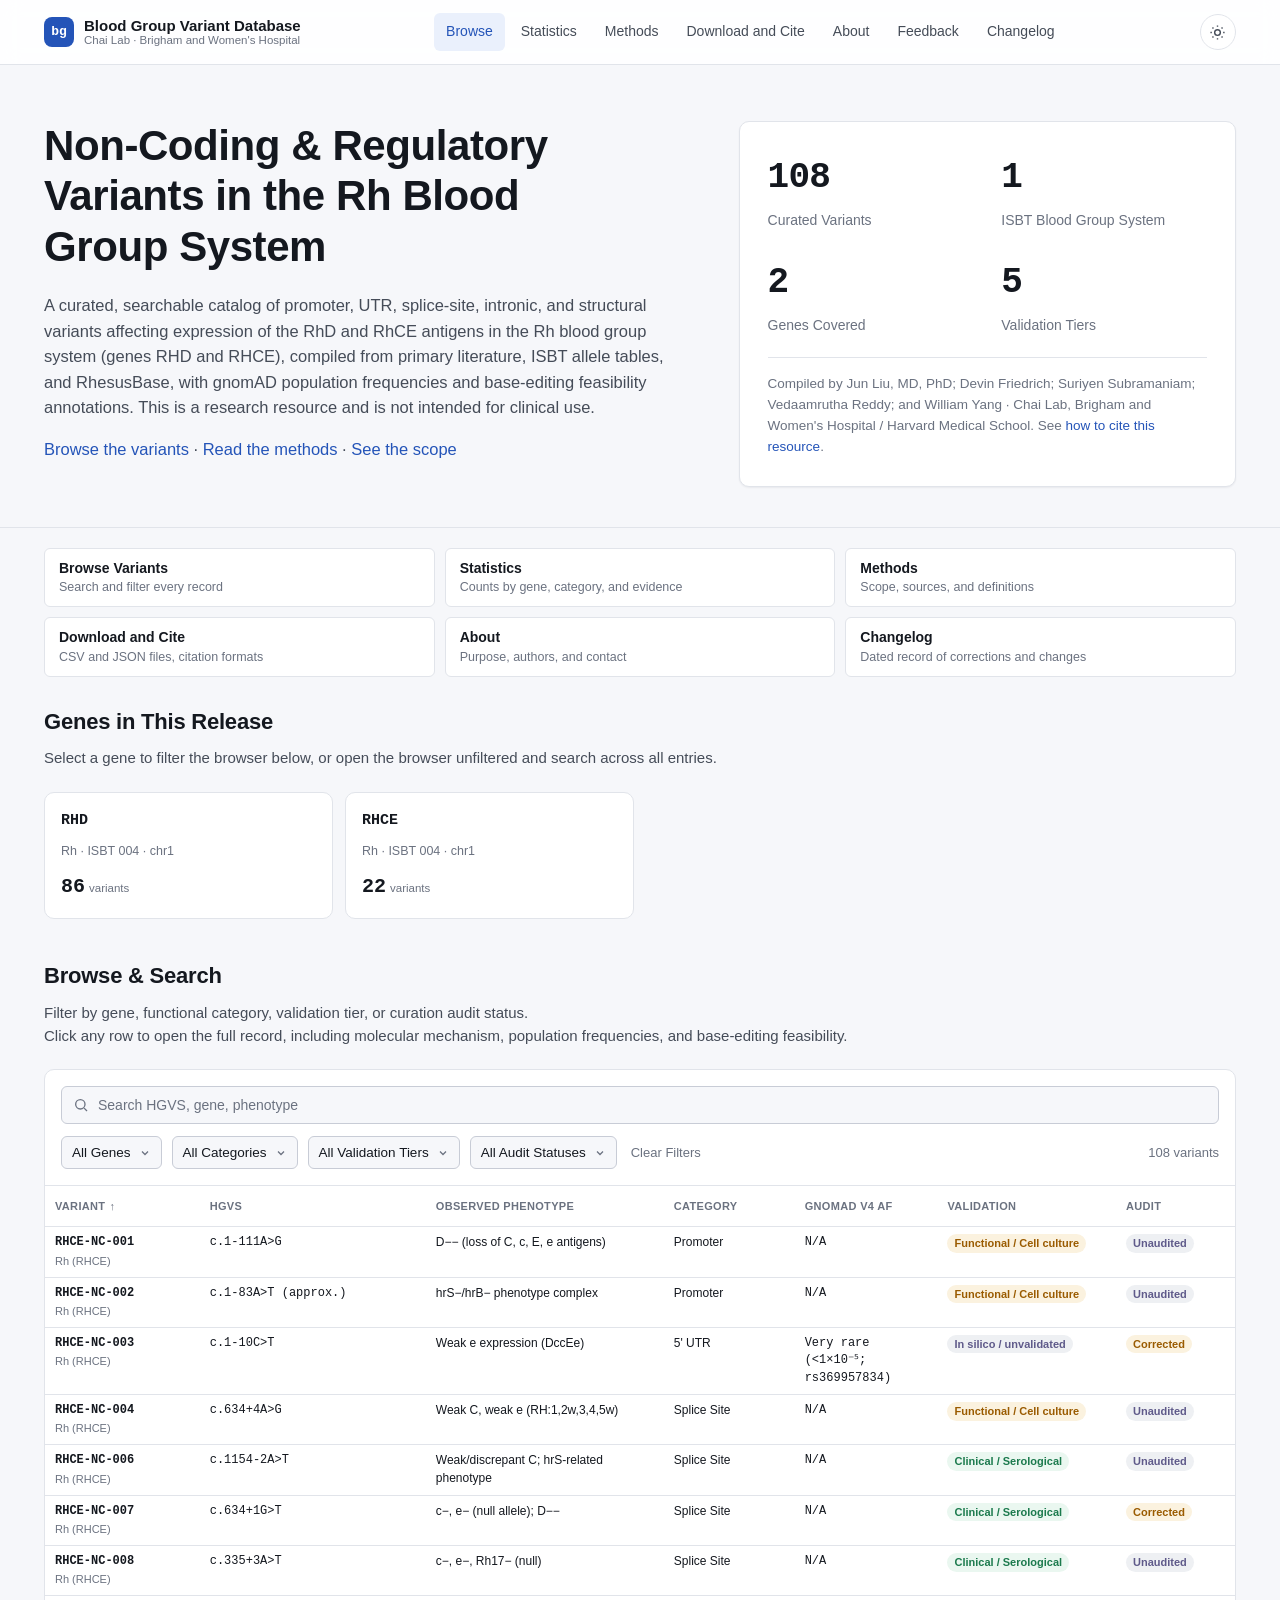
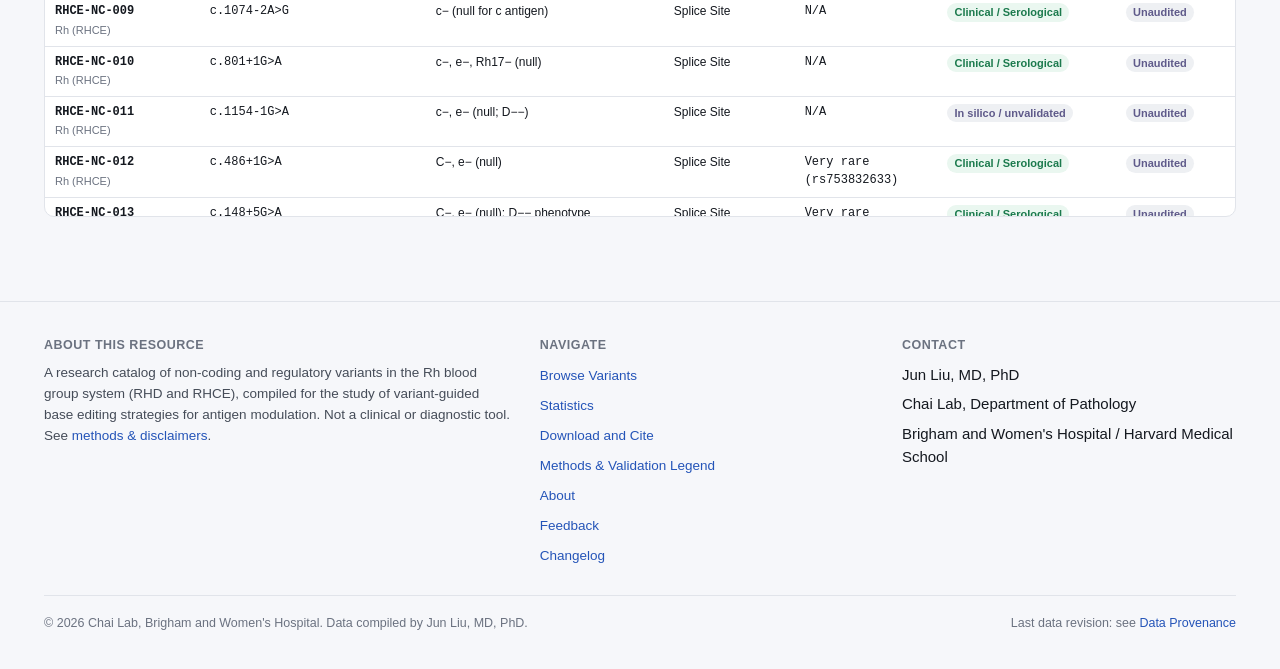
==== commit a04b53fc: "Merge origin/main (Feedback page) into presenter-feedback branch Kept both sides in assets/app.js (h" ====
--- a/index.html
+++ b/index.html
@@ -3,8 +3,8 @@
 <head>
 <meta charset="UTF-8">
 <meta name="viewport" content="width=device-width, initial-scale=1.0">
-<title>Blood Group Variant Database: Non-coding & Regulatory Variants</title>
-<meta name="description" content="A curated database of non-coding and regulatory variants across 6 ISBT blood group systems (ABO, RH, MNS, KEL, FY, JK; 8 genes) with ISBT nomenclature, gnomAD frequencies, validation evidence, and base-editing feasibility annotations.">
+<title>Blood Group Variant Database: Rh Non-Coding & Regulatory Variants</title>
+<meta name="description" content="A curated database of non-coding and regulatory variants in the Rh blood group system (RHD and RHCE) with ISBT nomenclature, gnomAD frequencies, validation evidence, and base-editing feasibility annotations.">
 <link rel="stylesheet" href="assets/style.css">
 </head>
 <body>
@@ -36,46 +36,46 @@
 <header class="hero">
   <div class="wrap hero-grid">
     <div>
-      <h1>Non-coding &amp; regulatory variants across the human blood group systems</h1>
-      <p class="lede">A curated, searchable catalog of promoter, UTR, splice-site, intronic, and structural variants affecting ABO, Rh, Duffy, Kell, Kidd, and MNS antigen expression, compiled from primary literature, ISBT allele tables, and RhesusBase, with gnomAD population frequencies and base-editing feasibility annotations. This is a research resource and is not intended for clinical use.</p>
+      <h1>Non-Coding &amp; Regulatory Variants in the Rh Blood Group System</h1>
+      <p class="lede">A curated, searchable catalog of promoter, UTR, splice-site, intronic, and structural variants affecting expression of the RhD and RhCE antigens in the Rh blood group system (genes RHD and RHCE), compiled from primary literature, ISBT allele tables, and RhesusBase, with gnomAD population frequencies and base-editing feasibility annotations. This is a research resource and is not intended for clinical use.</p>
       <p class="lede"><a href="#browse">Browse the variants</a> &middot; <a href="methods.html">Read the methods</a> &middot; <a href="methods.html#scope">See the scope</a></p>
     </div>
     <div class="stat-panel">
       <div class="stat-grid">
-        <div><div class="stat-num">234</div><div class="stat-label">Curated variants</div></div>
-        <div><div class="stat-num">6</div><div class="stat-label">ISBT blood group systems</div></div>
-        <div><div class="stat-num">8</div><div class="stat-label">Genes covered</div></div>
-        <div><div class="stat-num">4</div><div class="stat-label">Validation tiers</div></div>
+        <div><div class="stat-num" id="hero-total">...</div><div class="stat-label">Curated Variants</div></div>
+        <div><div class="stat-num" id="hero-systems">...</div><div class="stat-label">ISBT Blood Group Systems</div></div>
+        <div><div class="stat-num" id="hero-genes">...</div><div class="stat-label">Genes Covered</div></div>
+        <div><div class="stat-num" id="hero-tiers">...</div><div class="stat-label">Validation Tiers</div></div>
       </div>
       <div class="stat-foot">Compiled by Jun Liu, MD, PhD; Devin Friedrich; Suriyen Subramaniam; Vedaamrutha Reddy; and William Yang &middot; Chai Lab, Brigham and Women's Hospital / Harvard Medical School. See <a href="download-cite.html#cite">how to cite this resource</a>.</div>
     </div>
   </div>
 </header>
 
+<section class="section quick-nav-section" aria-label="Site sections"><div class="wrap"><nav class="quick-nav" aria-label="Site Sections">
+  <a class="quick-link" href="#browse"><span class="quick-title">Browse Variants</span><span class="quick-sub">Search and filter every record</span></a>
+  <a class="quick-link" href="stats.html"><span class="quick-title">Statistics</span><span class="quick-sub">Counts by gene, category, and evidence</span></a>
+  <a class="quick-link" href="methods.html"><span class="quick-title">Methods</span><span class="quick-sub">Scope, sources, and definitions</span></a>
+  <a class="quick-link" href="download-cite.html"><span class="quick-title">Download and Cite</span><span class="quick-sub">CSV and JSON files, citation formats</span></a>
+  <a class="quick-link" href="about.html"><span class="quick-title">About</span><span class="quick-sub">Purpose, authors, and contact</span></a>
+  <a class="quick-link" href="changelog.html"><span class="quick-title">Changelog</span><span class="quick-sub">Dated record of corrections and changes</span></a>
+</nav></div></section>
+
 <section class="section">
   <div class="wrap">
     <div class="section-head">
-      <h2>Genes &amp; antigen groupings in this release</h2>
-      <p>Select a gene or antigen grouping to filter the browser below, or open the browser unfiltered and search across all 234 entries.</p>
+      <h2>Genes in This Release</h2>
+      <p>Select a gene to filter the browser below, or open the browser unfiltered and search across all entries.</p>
     </div>
-    <div class="system-grid">
-      <button class="system-card" data-system-card="ABO"><span class="gene">ABO</span><span class="sys-name">ABO &middot; ISBT 001 &middot; chr9</span><span class="sys-count">56<small>variants</small></span></button>
-      <button class="system-card" data-system-card="RHD"><span class="gene">RHD</span><span class="sys-name">Rh &middot; ISBT 004 &middot; chr1</span><span class="sys-count">86<small>variants</small></span></button>
-      <button class="system-card" data-system-card="RHCE"><span class="gene">RHCE</span><span class="sys-name">Rh &middot; ISBT 004 &middot; chr1</span><span class="sys-count">22<small>variants</small></span></button>
-      <button class="system-card" data-system-card="Duffy"><span class="gene">ACKR1</span><span class="sys-name">Duffy (FY) &middot; ISBT 008 &middot; chr1</span><span class="sys-count">6<small>variants</small></span></button>
-      <button class="system-card" data-system-card="Kell"><span class="gene">KEL</span><span class="sys-name">Kell (KEL) &middot; ISBT 006 &middot; chr7</span><span class="sys-count">19<small>variants</small></span></button>
-      <button class="system-card" data-system-card="Kidd"><span class="gene">SLC14A1</span><span class="sys-name">Kidd (JK) &middot; ISBT 009 &middot; chr18</span><span class="sys-count">13<small>variants</small></span></button>
-      <button class="system-card" data-system-card="MNS"><span class="gene">GYPA / GYPB</span><span class="sys-name">MNS &middot; ISBT 002 &middot; chr4</span><span class="sys-count">22<small>variants</small></span></button>
-      <button class="system-card" data-system-card="KellOther"><span class="gene">KEL</span><span class="sys-name">Kell (KEL) &middot; Kp<sup>a</sup>/Kp<sup>b</sup>, Js<sup>a</sup>/Js<sup>b</sup></span><span class="sys-count">10<small>variants</small></span></button>
-    </div>
+    <div class="system-grid"></div>
   </div>
 </section>
 
 <section class="section" id="browse">
   <div class="wrap">
     <div class="section-head">
-      <h2>Browse &amp; search</h2>
-      <p>Filter by system, functional category, evidence tier, or curation audit status.<br>Click any row to open the full record, including molecular mechanism, population frequencies, and base-editing feasibility.</p>
+      <h2>Browse &amp; Search</h2>
+      <p>Filter by gene, functional category, validation tier, or curation audit status.<br>Click any row to open the full record, including molecular mechanism, population frequencies, and base-editing feasibility.</p>
     </div>
 
     <div class="browser-shell">
@@ -83,26 +83,18 @@
         <div class="search-row">
           <div class="search-box">
             <svg viewBox="0 0 24 24" fill="none" stroke="currentColor" stroke-width="2"><circle cx="11" cy="11" r="7"/><path d="M21 21l-4.3-4.3"/></svg>
-            <input id="q" type="search" placeholder="Search HGVS, gene, phenotype, rsID, or reference…" aria-label="Search variants">
+            <input id="q" type="search" placeholder="Search HGVS, gene, phenotype" aria-label="Search variants">
           </div>
         </div>
         <div class="filter-row">
-          <select id="f-system" aria-label="Filter by system">
-            <option value="">All systems</option>
-            <option value="ABO">ABO</option>
-            <option value="RHD">RHD</option>
-            <option value="RHCE">RHCE</option>
-            <option value="Duffy">Duffy (ACKR1)</option>
-            <option value="Kidd">Kidd (SLC14A1)</option>
-            <option value="MNS">MNS (GYPA/GYPB)</option>
-            <option value="Kell">Kell (KEL)</option>
-            <option value="KellOther">Kell Other</option>
+          <select id="f-system" aria-label="Filter by gene">
+            <option value="">All Genes</option>
           </select>
           <select id="f-category" aria-label="Filter by category">
-            <option value="">All categories</option>
+            <option value="">All Categories</option>
           </select>
           <select id="f-validation" aria-label="Filter by validation tier">
-            <option value="">All validation tiers</option>
+            <option value="">All Validation Tiers</option>
             <option value="Functional / Cell culture">Functional / Cell culture</option>
             <option value="Clinical / Serological">Clinical / Serological</option>
             <option value="Database only">Database only</option>
@@ -110,13 +102,13 @@
             <option value="Not characterized">Not characterized</option>
           </select>
           <select id="f-audit" aria-label="Filter by audit status">
-            <option value="">All audit statuses</option>
+            <option value="">All Audit Statuses</option>
             <option value="Verified">Verified</option>
             <option value="Corrected">Corrected</option>
             <option value="Flagged">Flagged</option>
             <option value="Unaudited">Unaudited</option>
           </select>
-          <button class="filter-clear" id="f-clear">Clear filters</button>
+          <button class="filter-clear" id="f-clear">Clear Filters</button>
           <span class="result-count" id="result-count"></span>
         </div>
       </div>
@@ -127,7 +119,7 @@
             <tr>
               <th><button data-sort="variant_id">Variant <span class="sort-arrow"></span></button></th>
               <th><button data-sort="hgvs">HGVS <span class="sort-arrow"></span></button></th>
-              <th><button data-sort="phenotype">Observed phenotype <span class="sort-arrow"></span></button></th>
+              <th><button data-sort="phenotype">Observed Phenotype <span class="sort-arrow"></span></button></th>
               <th><button data-sort="variant_category">Category <span class="sort-arrow"></span></button></th>
               <th><button data-sort="af">gnomAD v4 AF <span class="sort-arrow"></span></button></th>
               <th><button data-sort="validation_level">Validation <span class="sort-arrow"></span></button></th>
@@ -146,7 +138,7 @@
 </section>
 
 <div class="drawer-overlay" id="drawer-overlay"></div>
-<aside class="drawer" id="drawer" tabindex="-1" aria-label="Variant detail">
+<aside class="drawer" id="drawer" tabindex="-1" role="dialog" aria-modal="true" aria-label="Variant detail">
   <div class="drawer-head">
     <div>
       <h3 id="drawer-title" class="mono"></h3>
@@ -163,16 +155,16 @@
   <div class="wrap">
     <div class="footer-grid">
       <div>
-        <h4>About this resource</h4>
-        <p>A research catalog of non-coding and regulatory blood group variants, compiled for the study of variant-guided base editing strategies for antigen modulation. Not a clinical or diagnostic tool. See <a href="methods.html">methods &amp; disclaimers</a>.</p>
+        <h4>About This Resource</h4>
+        <p>A research catalog of non-coding and regulatory variants in the Rh blood group system (RHD and RHCE), compiled for the study of variant-guided base editing strategies for antigen modulation. Not a clinical or diagnostic tool. See <a href="methods.html">methods &amp; disclaimers</a>.</p>
       </div>
       <div>
         <h4>Navigate</h4>
         <ul>
-          <li><a href="index.html">Browse variants</a></li>
+          <li><a href="index.html">Browse Variants</a></li>
           <li><a href="stats.html">Statistics</a></li>
           <li><a href="download-cite.html">Download and Cite</a></li>
-          <li><a href="methods.html">Methods &amp; Validation legend</a></li>
+          <li><a href="methods.html">Methods &amp; Validation Legend</a></li>
           <li><a href="about.html">About</a></li>
           <li><a href="feedback.html">Feedback</a></li>
           <li><a href="changelog.html">Changelog</a></li>
@@ -189,7 +181,7 @@
     </div>
     <div class="footer-bottom">
       <span>&copy; <span id="site-year"></span> Chai Lab, Brigham and Women's Hospital. Data compiled by Jun Liu, MD, PhD.</span>
-      <span>Last data revision: see <a href="methods.html#provenance">data provenance</a></span>
+      <span>Last data revision: see <a href="methods.html#provenance">Data Provenance</a></span>
     </div>
   </div>
 </footer>
--- a/assets/style.css
+++ b/assets/style.css
@@ -29,6 +29,7 @@
   --tier-good: #1b7a4d;
   --tier-good-bg: #eaf7f0;
   --tier-mid: #c17817;
+  --tier-mid-text: #9a5b00; /* darker amber so small badge text reaches 4.5:1 on its tint */
   --tier-mid-bg: #fbf2df;
   --tier-low: #5f5a8a;
   --tier-low-bg: #eef0f3;
@@ -61,6 +62,7 @@
   --tier-good: #57c98c;
   --tier-good-bg: #10251b;
   --tier-mid: #e8b64a;
+  --tier-mid-text: #e8b64a;
   --tier-mid-bg: #2a2110;
   --tier-low: #a89ee0;
   --tier-low-bg: #1c1f25;
@@ -111,7 +113,7 @@
   border-bottom: 1px solid var(--border);
 }
 .site-nav .wrap { display: flex; align-items: center; justify-content: space-between; gap: 20px; width: 100%; height: var(--nav-h); }
-.brand { display: flex; align-items: center; gap: 10px; color: var(--ink); font-weight: 650; font-size: 15px; }
+.brand { display: flex; align-items: center; gap: 10px; min-height: 40px; color: var(--ink); font-weight: 650; font-size: 15px; }
 .brand:hover { text-decoration: none; }
 .brand-mark {
   width: 30px; height: 30px; border-radius: 8px;
@@ -278,6 +280,7 @@
   font-size: 12.5px; color: var(--muted); cursor: pointer;
 }
 .ms-panel-clear:hover { color: var(--ink); }
+.ms-panel-clear[hidden] { display: none; }
 .filter-clear {
   font-size: 13px; color: var(--muted); background: none; border: none; cursor: pointer; padding: 6px 4px;
 }
@@ -285,52 +288,56 @@
 .result-count { font-size: 13px; color: var(--muted); margin-left: auto; white-space: nowrap; }
 
 /* ---------- table ---------- */
-/* the whole result set scrolls inside the table; headers stay pinned */
-.table-scroll { overflow-x: hidden; overflow-y: auto; max-height: min(640px, 70vh); }
-/* fixed column shares so the table always fits the box width (vertical scroll only) */
-table.variant-table { width: 100%; border-collapse: collapse; font-size: 13.5px; table-layout: fixed; }
-.variant-table th:nth-child(1) { width: 14%; } /* Variant */
-.variant-table th:nth-child(2) { width: 20%; } /* HGVS */
-.variant-table th:nth-child(3) { width: 18%; } /* Phenotype */
+/* the whole result set scrolls inside the table; headers stay pinned.
+   Compact type and automatic column sizing: every cell wraps, nothing is clipped.
+   overflow-x is auto as a safety net so a narrow box scrolls instead of cutting text. */
+.table-scroll { overflow-x: auto; overflow-y: auto; max-height: min(640px, 70vh); }
+table.variant-table { width: 100%; border-collapse: collapse; font-size: 12px; line-height: 1.45; table-layout: auto; }
+/* width hints only; the browser grows a column before it lets text overflow */
+.variant-table th:nth-child(1) { width: 13%; } /* Variant */
+.variant-table th:nth-child(2) { width: 19%; } /* HGVS */
+.variant-table th:nth-child(3) { width: 20%; } /* Phenotype */
 .variant-table th:nth-child(4) { width: 11%; } /* Category */
-.variant-table th:nth-child(5) { width: 9%; }  /* gnomAD AF */
-.variant-table th:nth-child(6) { width: 16%; } /* Validation */
-.variant-table th:nth-child(7) { width: 12%; } /* Audit */
-/* phones: drop the gnomAD AF column (still shown in the row's detail drawer),
-   and let the table keep readable column widths, scrolling sideways instead */
+.variant-table th:nth-child(5) { width: 12%; }  /* gnomAD AF */
+.variant-table th:nth-child(6) { width: 15%; } /* Validation */
+.variant-table th:nth-child(7) { width: 10%; } /* Audit */
+/* phones: drop the gnomAD AF column (still shown in the row's detail drawer);
+   the compact table keeps readable column widths and scrolls sideways inside its box */
 @media (max-width: 640px) {
   .variant-table th:nth-child(5), .variant-table td:nth-child(5) { display: none; }
-  .variant-table .cell-trunc { white-space: normal; overflow: visible; } /* phenotype wraps instead of "…" */
-  .table-scroll { overflow-x: auto; }
-  table.variant-table { min-width: 720px; }
+  table.variant-table { min-width: 620px; }
 }
 .variant-table thead th {
   position: sticky; top: 0; background: var(--surface); z-index: 1;
-  text-align: left; font-size: 11.5px; text-transform: uppercase; letter-spacing: 0.04em;
-  color: var(--muted); font-weight: 600; padding: 10px 14px; border-bottom: 1px solid var(--border);
+  text-align: left; font-size: 11px; text-transform: uppercase; letter-spacing: 0.03em;
+  color: var(--muted); font-weight: 600; padding: 8px 10px; border-bottom: 1px solid var(--border);
+  vertical-align: bottom; line-height: 1.3;
 }
 .variant-table thead th button {
   background: none; border: none; color: inherit; font: inherit; text-transform: inherit;
   letter-spacing: inherit; cursor: pointer; padding: 0; display: flex; align-items: center; gap: 4px;
+  text-align: left; white-space: normal; min-height: 24px;
 }
 .variant-table tbody tr { border-bottom: 1px solid var(--border); cursor: pointer; }
 .variant-table tbody tr:hover { background: var(--code-bg); }
-.variant-table td { padding: 10px 14px; vertical-align: top; overflow-wrap: anywhere; }
+.variant-table td { padding: 7px 10px; vertical-align: top; overflow-wrap: anywhere; }
 .variant-table .badge { white-space: normal; }
-.variant-table td.mono { font-family: var(--font-mono); font-size: 13px; }
+.variant-table td.mono { font-family: var(--font-mono); font-size: 12px; }
 .cell-id { color: var(--muted); font-size: 12px; }
-.cell-primary { font-weight: 600; }
-.cell-sub { color: var(--muted); font-size: 12px; margin-top: 2px; }
-.cell-trunc { overflow: hidden; text-overflow: ellipsis; white-space: nowrap; }
+.cell-primary { font-weight: 600; white-space: nowrap; }
+.cell-sub { color: var(--muted); font-size: 11px; margin-top: 2px; }
+/* legacy hook: phenotype cells now wrap instead of truncating */
+.cell-trunc { overflow: visible; text-overflow: clip; white-space: normal; }
 
 .badge {
   display: inline-flex; align-items: center; font-size: 11.5px; font-weight: 600;
   padding: 2px 8px; border-radius: 999px; white-space: nowrap; line-height: 1.6;
 }
 /* a variant with two validation tiers shows both badges */
+.variant-table .badge { font-size: 11px; padding: 1px 7px; line-height: 1.5; }
 .badge-stack { display: inline-flex; flex-wrap: wrap; gap: 4px; vertical-align: middle; }
 .badge-good { color: var(--tier-good); background: var(--tier-good-bg); }
-.badge-mid { color: var(--tier-mid); background: var(--tier-mid-bg); }
+.badge-mid { color: var(--tier-mid-text); background: var(--tier-mid-bg); }
 .badge-low { color: var(--tier-low); background: var(--tier-low-bg); }
 .badge-flag { color: var(--tier-flag); background: var(--tier-flag-bg); }
 
@@ -348,14 +355,15 @@
 .drawer {
   position: fixed; top: 0; right: 0; height: 100%; width: min(560px, 100%);
   background: var(--surface); border-left: 1px solid var(--border); z-index: 61;
-  transform: translateX(100%); transition: transform .2s cubic-bezier(.16,1,.3,1);
+  transform: translateX(100%); visibility: hidden;
+  transition: transform .2s cubic-bezier(.16,1,.3,1), visibility 0s linear .2s;
   display: flex; flex-direction: column; box-shadow: var(--shadow-md);
 }
-.drawer.is-open { transform: translateX(0); }
+.drawer.is-open { transform: translateX(0); visibility: visible; transition: transform .2s cubic-bezier(.16,1,.3,1), visibility 0s; }
 .drawer-head { padding: 18px 20px; border-bottom: 1px solid var(--border); display: flex; align-items: flex-start; justify-content: space-between; gap: 12px; }
 .drawer-head h3 { font-family: var(--font-mono); font-size: 17px; margin: 0; }
 .drawer-head .sub { font-size: 13px; color: var(--muted); margin-top: 4px; }
-.drawer-close { border: 1px solid var(--border); background: var(--surface); border-radius: var(--radius-sm); width: 32px; height: 32px; display: flex; align-items: center; justify-content: center; cursor: pointer; flex: none; }
+.drawer-close { border: 1px solid var(--border); background: var(--surface); border-radius: var(--radius-sm); width: 40px; height: 40px; display: flex; align-items: center; justify-content: center; cursor: pointer; flex: none; }
 .drawer-close:hover { background: var(--code-bg); }
 .drawer-body { padding: 18px 20px; overflow-y: auto; flex: 1; }
 
@@ -454,8 +462,8 @@
 .chart-card h3 { font-size: 14.5px; margin-bottom: 2px; }
 .chart-card .chart-sub { font-size: 12.5px; color: var(--muted); margin-bottom: 16px; }
 .bar-rows { display: flex; flex-direction: column; gap: 10px; }
-.bar-row { display: grid; grid-template-columns: 132px 1fr 44px; align-items: center; gap: 10px; font-size: 13px; }
-.bar-row .bar-label { color: var(--ink-soft); text-align: right; white-space: nowrap; overflow: hidden; text-overflow: ellipsis; }
+.bar-row { display: grid; grid-template-columns: 172px 1fr 44px; align-items: center; gap: 10px; font-size: 13px; }
+.bar-row .bar-label { color: var(--ink-soft); text-align: right; }
 .bar-row .bar-track { position: relative; height: 16px; background: var(--code-bg); border-radius: 4px; overflow: hidden; }
 .bar-row .bar-fill { position: absolute; inset: 0 auto 0 0; border-radius: 4px; background: var(--accent); min-width: 3px; }
 .bar-row .bar-fill.tier-good { background: var(--tier-good); }
@@ -478,6 +486,64 @@
 
 .visually-hidden { position: absolute; width: 1px; height: 1px; overflow: hidden; clip: rect(0 0 0 0); white-space: nowrap; }
 
+/* ---------- homepage quick navigation (below the hero) ---------- */
+/* declared after .section, and doubled in specificity, so the tight padding always wins */
+.section.quick-nav-section { padding: 20px 0 4px; }
+.section.quick-nav-section + .section { padding-top: 28px; }
+.quick-nav { display: grid; grid-template-columns: repeat(3, minmax(0, 1fr)); gap: 10px; }
+.quick-link {
+  display: flex; flex-direction: column; justify-content: center; gap: 2px;
+  min-height: 56px; padding: 10px 14px;
+  border: 1px solid var(--border); border-radius: var(--radius-sm); background: var(--surface);
+  color: var(--ink); text-decoration: none;
+  transition: border-color .12s ease;
+}
+.quick-link:hover, .quick-link:focus-visible { border-color: var(--accent); text-decoration: none; }
+.quick-link:hover .quick-title, .quick-link:focus-visible .quick-title { color: var(--accent); }
+.quick-title { font-size: 14px; font-weight: 600; color: var(--ink); line-height: 1.3; }
+.quick-sub { font-size: 12.5px; color: var(--muted); line-height: 1.4; }
+@media (max-width: 760px) { .quick-nav { grid-template-columns: repeat(2, minmax(0, 1fr)); } }
+@media (max-width: 340px) { .quick-nav { grid-template-columns: 1fr; } }
+
+/* ---------- phones and small tablets: tap targets and containment ---------- */
+@media (max-width: 768px) {
+  .nav-links a { min-height: 40px; display: inline-flex; align-items: center; }
+  .theme-toggle { width: 40px; height: 40px; }
+  .btn { min-height: 40px; }
+  .copy-btn { min-height: 40px; }
+  .search-box input { min-height: 40px; font-size: 16px; } /* 16px stops iOS zoom-on-focus */
+  select { min-height: 40px; }
+  .ms-btn { min-height: 40px; }
+  .filter-clear { min-height: 40px; padding: 8px 8px; }
+  .drawer-close { width: 40px; height: 40px; }
+  .ms-panel-clear { min-height: 40px; }
+  .drawer-head { padding: 14px 16px; }
+  .drawer-body { padding: 16px; }
+  .field-row { grid-template-columns: 104px 1fr; }
+  .code-block, .cite-box { max-width: 100%; overflow-x: auto; }
+  .cite-box { overflow-wrap: anywhere; }
+  .link-row a { min-height: 40px; }
+  .system-card { min-height: 44px; }
+  .hero { padding: 36px 0 28px; }
+  .hero .stat-panel { padding: 20px; }
+  .hero .stat-num { font-size: 30px; }
+  .system-table { display: block; overflow-x: auto; max-width: 100%; }
+}
+@media (max-width: 640px) {
+  .wrap { padding: 0 16px; }
+  .filter-row { position: relative; }
+  /* the dropdown spans the filter row so it can never run off the screen edge */
+  .ms { position: static; }
+  .ms-panel { left: 0; right: 0; min-width: 0; max-width: none; max-height: min(420px, 60vh); }
+  .ms-opt { min-height: 40px; white-space: normal; }
+  .result-count { margin-left: 0; width: 100%; }
+  .stat-grid { gap: 14px 12px; }
+  .grid-4 { grid-template-columns: repeat(2, minmax(0, 1fr)); }
+  .chart-card { padding: 16px; }
+  .bar-row .bar-label { white-space: normal; text-align: left; }
+  .footer-bottom { flex-direction: column; }
+}
+
 @media (prefers-reduced-motion: reduce) {
   * { transition: none !important; animation: none !important; }
 }
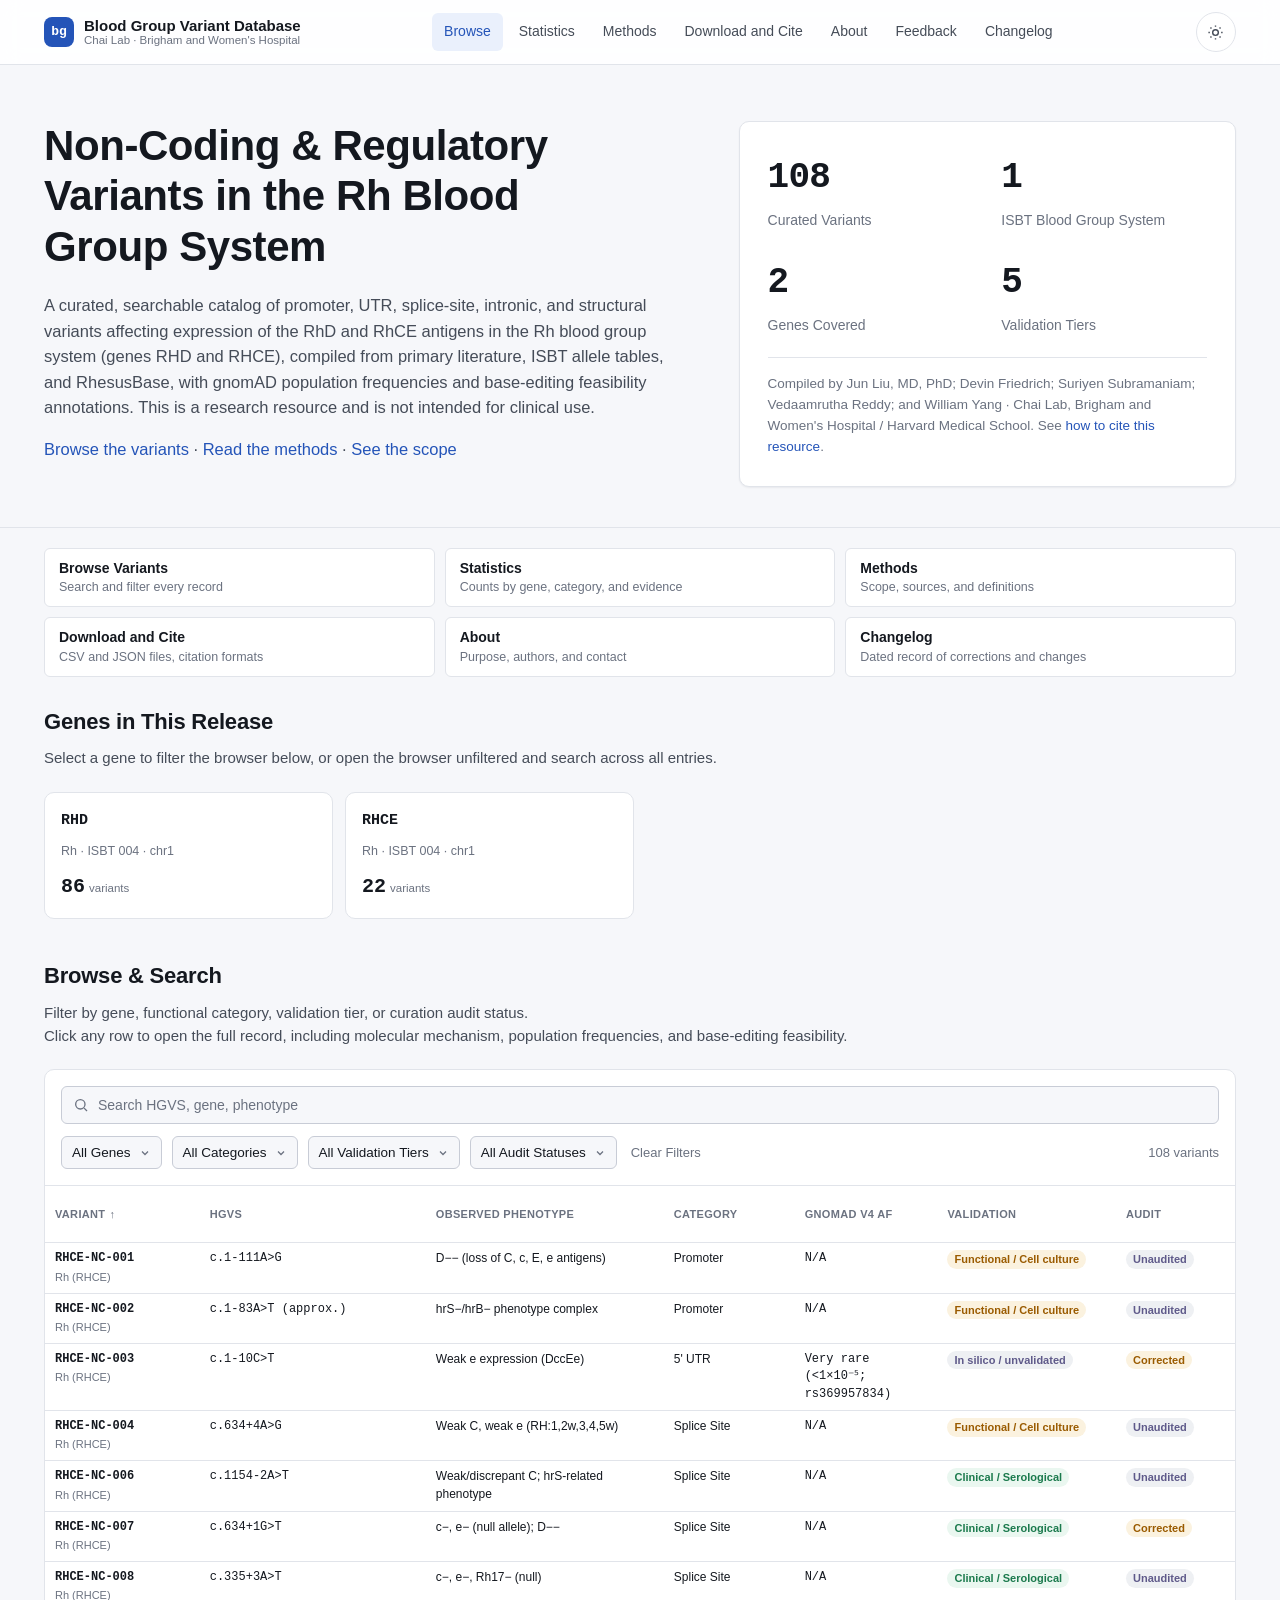
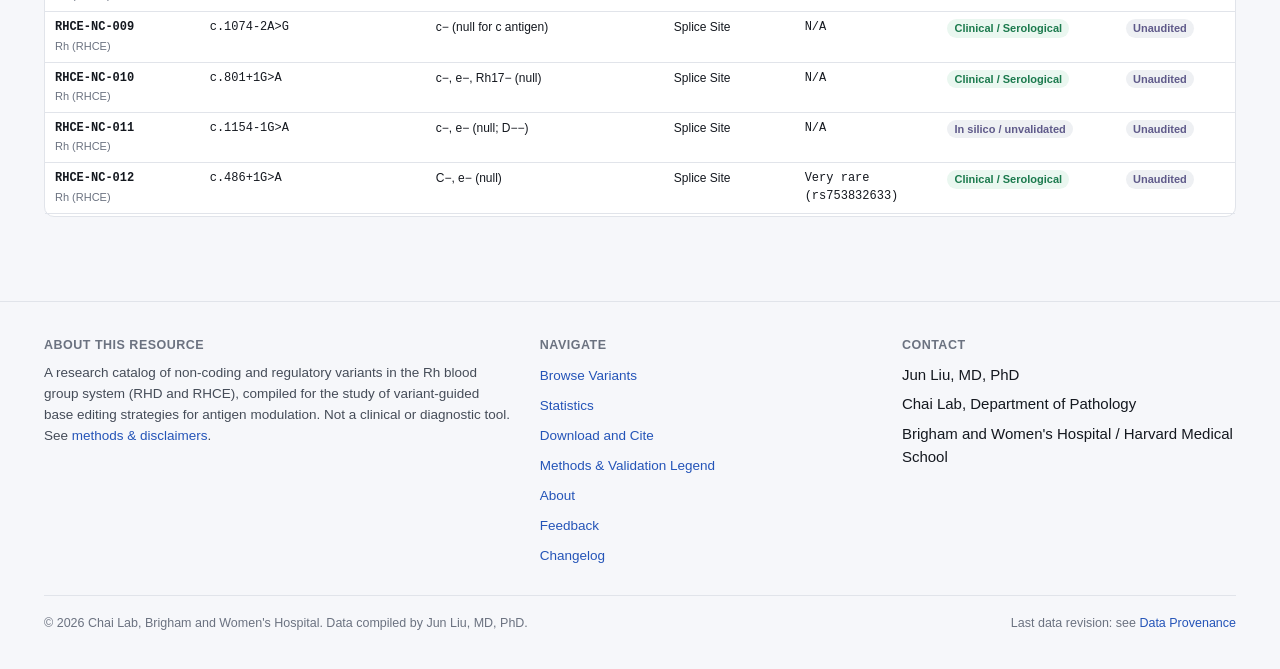
==== commit b9a603a9: "Fix defects found by the three-part audit (features, code/data, mobile) Phone and accessibility - Th" ====
--- a/index.html
+++ b/index.html
@@ -83,7 +83,7 @@
         <div class="search-row">
           <div class="search-box">
             <svg viewBox="0 0 24 24" fill="none" stroke="currentColor" stroke-width="2"><circle cx="11" cy="11" r="7"/><path d="M21 21l-4.3-4.3"/></svg>
-            <input id="q" type="search" placeholder="Search HGVS, gene, phenotype" aria-label="Search variants">
+            <input id="q" type="search" placeholder="Search HGVS, gene, phenotype" data-short-placeholder="Search variants" aria-label="Search variants">
           </div>
         </div>
         <div class="filter-row">
--- a/assets/style.css
+++ b/assets/style.css
@@ -92,7 +92,7 @@
 
 a { color: var(--accent); text-decoration: none; }
 a:hover { text-decoration: underline; }
-a:focus-visible, button:focus-visible, input:focus-visible, select:focus-visible, [tabindex]:focus-visible {
+a:focus-visible, button:focus-visible, input:focus-visible, select:focus-visible, textarea:focus-visible, [tabindex]:focus-visible {
   outline: 2px solid var(--focus);
   outline-offset: 2px;
 }
@@ -142,7 +142,7 @@
 
 .theme-toggle {
   border: 1px solid var(--border); background: var(--surface); color: var(--ink-soft);
-  width: 36px; height: 36px; border-radius: 999px; cursor: pointer;
+  width: 40px; height: 40px; border-radius: 999px; cursor: pointer;
   display: flex; align-items: center; justify-content: center; flex: none;
 }
 .theme-toggle:hover { border-color: var(--border-strong); color: var(--ink); }
@@ -183,6 +183,7 @@
 .btn {
   display: inline-flex; align-items: center; gap: 8px; white-space: nowrap;
   font-size: 14.5px; font-weight: 600; padding: 10px 16px; border-radius: var(--radius-sm);
+  max-width: 100%;
   border: 1px solid transparent; cursor: pointer;
 }
 .btn:hover { text-decoration: none; }
@@ -216,6 +217,23 @@
 
 /* ---------- system cards ---------- */
 .system-grid { display: grid; grid-template-columns: repeat(4, 1fr); gap: 12px; }
+.system-card, .chart-card, .quick-link { min-width: 0; }
+.field-name { min-width: 170px; flex: none; font-size: 12.5px; }
+/* Reflow for 200% text zoom (WCAG 1.4.10): stop fixed widths forcing sideways scroll. */
+@media (max-width: 400px) {
+  .field-name { min-width: 0; }
+  .legend-row { flex-wrap: wrap; }
+  .btn { width: 100%; justify-content: center; }
+  .form-hint, .form-note { overflow-wrap: anywhere; }
+  .legend-row span { overflow-wrap: anywhere; }
+  .btn { white-space: normal; }
+  .stat-grid { grid-template-columns: 1fr; }
+  .stat-panel { padding: 14px; }
+  .grid-2 > *, .grid-4 > *, .legend-grid > * { min-width: 0; }
+  p, li, dd, .lede { overflow-wrap: anywhere; }
+}
+.code-block, .cite-box { overflow-wrap: anywhere; }
+code { overflow-wrap: anywhere; }
 @media (max-width: 980px) { .system-grid { grid-template-columns: repeat(2, 1fr); } }
 
 .system-card {
@@ -315,8 +333,8 @@
 }
 .variant-table thead th button {
   background: none; border: none; color: inherit; font: inherit; text-transform: inherit;
-  letter-spacing: inherit; cursor: pointer; padding: 0; display: flex; align-items: center; gap: 4px;
-  text-align: left; white-space: normal; min-height: 24px;
+  letter-spacing: inherit; cursor: pointer; padding: 8px 0; min-height: 40px; display: flex; align-items: center; gap: 4px;
+  text-align: left; white-space: normal;
 }
 .variant-table tbody tr { border-bottom: 1px solid var(--border); cursor: pointer; }
 .variant-table tbody tr:hover { background: var(--code-bg); }
@@ -397,7 +415,7 @@
 .form-field-wide { grid-column: 1 / -1; }
 .form-field label { font-size: 13.5px; font-weight: 600; color: var(--ink); }
 .form-field input, .form-field select, .form-field textarea {
-  width: 100%; padding: 9px 12px; border-radius: var(--radius-sm);
+  width: 100%; min-height: 40px; padding: 9px 12px; border-radius: var(--radius-sm);
   border: 1px solid var(--border-strong); background: var(--paper); color: var(--ink);
   font-size: 14px; font-family: var(--font-sans);
 }
@@ -516,6 +534,8 @@
   .ms-btn { min-height: 40px; }
   .filter-clear { min-height: 40px; padding: 8px 8px; }
   .drawer-close { width: 40px; height: 40px; }
+  /* 16px keeps iOS Safari from zooming the page when a field gets focus. */
+  .form-field input, .form-field select, .form-field textarea { font-size: 16px; }
   .ms-panel-clear { min-height: 40px; }
   .drawer-head { padding: 14px 16px; }
   .drawer-body { padding: 16px; }
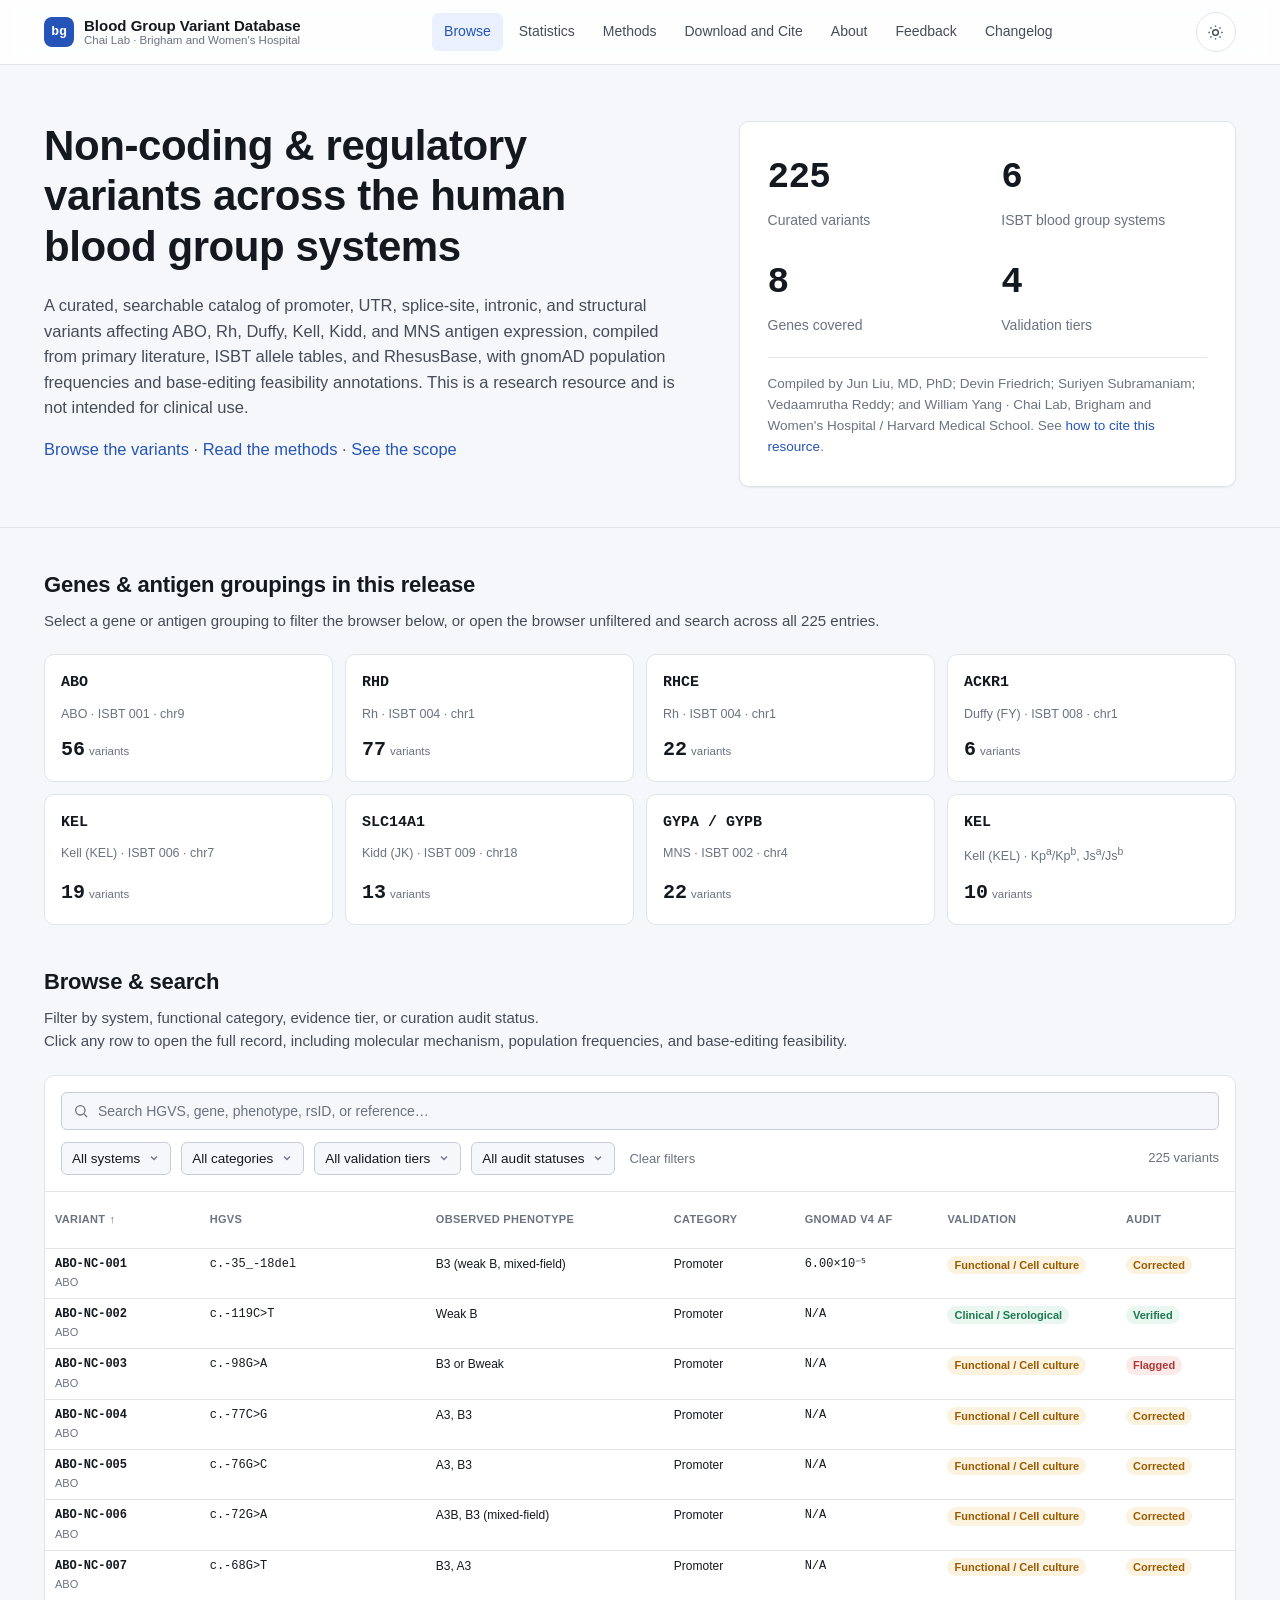
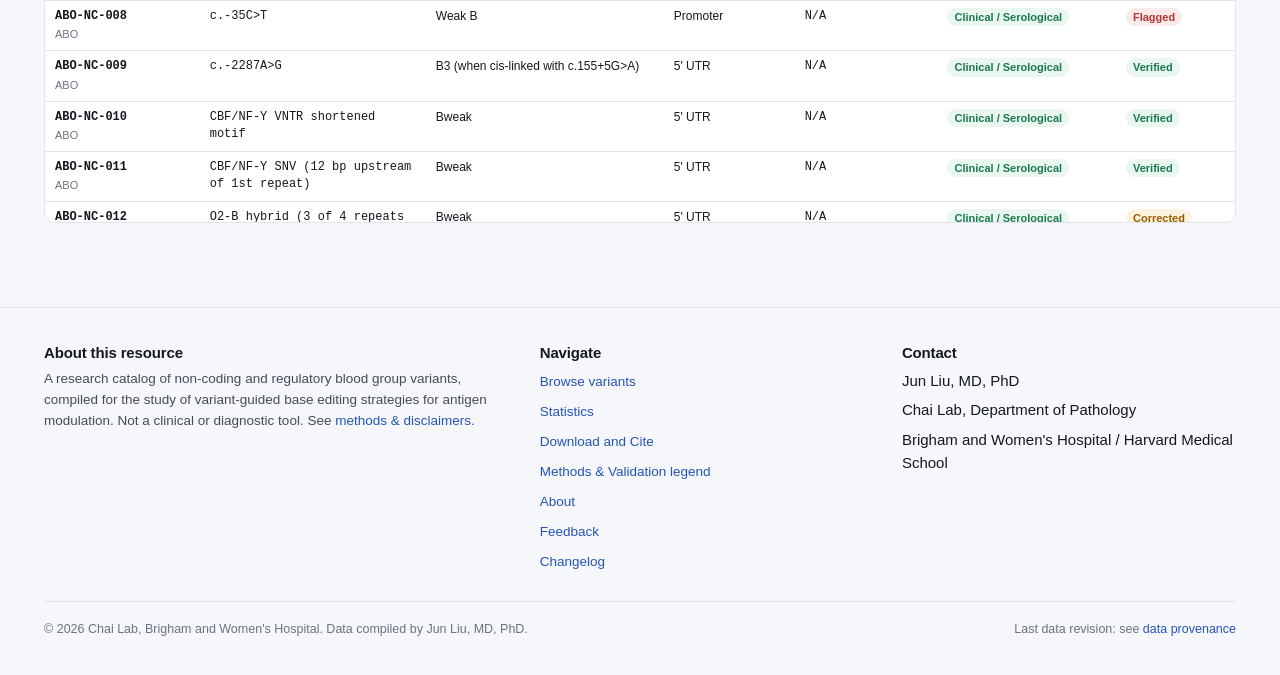
==== commit 0ea430a1: "Removed old "test" variants" ====
--- a/index.html
+++ b/index.html
@@ -3,8 +3,8 @@
 <head>
 <meta charset="UTF-8">
 <meta name="viewport" content="width=device-width, initial-scale=1.0">
-<title>Blood Group Variant Database: Rh Non-Coding & Regulatory Variants</title>
-<meta name="description" content="A curated database of non-coding and regulatory variants in the Rh blood group system (RHD and RHCE) with ISBT nomenclature, gnomAD frequencies, validation evidence, and base-editing feasibility annotations.">
+<title>Blood Group Variant Database: Non-coding & Regulatory Variants</title>
+<meta name="description" content="A curated database of non-coding and regulatory variants across 6 ISBT blood group systems (ABO, RH, MNS, KEL, FY, JK; 8 genes) with ISBT nomenclature, gnomAD frequencies, validation evidence, and base-editing feasibility annotations.">
 <link rel="stylesheet" href="assets/style.css">
 </head>
 <body>
@@ -36,46 +36,46 @@
 <header class="hero">
   <div class="wrap hero-grid">
     <div>
-      <h1>Non-Coding &amp; Regulatory Variants in the Rh Blood Group System</h1>
-      <p class="lede">A curated, searchable catalog of promoter, UTR, splice-site, intronic, and structural variants affecting expression of the RhD and RhCE antigens in the Rh blood group system (genes RHD and RHCE), compiled from primary literature, ISBT allele tables, and RhesusBase, with gnomAD population frequencies and base-editing feasibility annotations. This is a research resource and is not intended for clinical use.</p>
+      <h1>Non-coding &amp; regulatory variants across the human blood group systems</h1>
+      <p class="lede">A curated, searchable catalog of promoter, UTR, splice-site, intronic, and structural variants affecting ABO, Rh, Duffy, Kell, Kidd, and MNS antigen expression, compiled from primary literature, ISBT allele tables, and RhesusBase, with gnomAD population frequencies and base-editing feasibility annotations. This is a research resource and is not intended for clinical use.</p>
       <p class="lede"><a href="#browse">Browse the variants</a> &middot; <a href="methods.html">Read the methods</a> &middot; <a href="methods.html#scope">See the scope</a></p>
     </div>
     <div class="stat-panel">
       <div class="stat-grid">
-        <div><div class="stat-num" id="hero-total">...</div><div class="stat-label">Curated Variants</div></div>
-        <div><div class="stat-num" id="hero-systems">...</div><div class="stat-label">ISBT Blood Group Systems</div></div>
-        <div><div class="stat-num" id="hero-genes">...</div><div class="stat-label">Genes Covered</div></div>
-        <div><div class="stat-num" id="hero-tiers">...</div><div class="stat-label">Validation Tiers</div></div>
+        <div><div class="stat-num">225</div><div class="stat-label">Curated variants</div></div>
+        <div><div class="stat-num">6</div><div class="stat-label">ISBT blood group systems</div></div>
+        <div><div class="stat-num">8</div><div class="stat-label">Genes covered</div></div>
+        <div><div class="stat-num">4</div><div class="stat-label">Validation tiers</div></div>
       </div>
       <div class="stat-foot">Compiled by Jun Liu, MD, PhD; Devin Friedrich; Suriyen Subramaniam; Vedaamrutha Reddy; and William Yang &middot; Chai Lab, Brigham and Women's Hospital / Harvard Medical School. See <a href="download-cite.html#cite">how to cite this resource</a>.</div>
     </div>
   </div>
 </header>
 
-<section class="section quick-nav-section" aria-label="Site sections"><div class="wrap"><nav class="quick-nav" aria-label="Site Sections">
-  <a class="quick-link" href="#browse"><span class="quick-title">Browse Variants</span><span class="quick-sub">Search and filter every record</span></a>
-  <a class="quick-link" href="stats.html"><span class="quick-title">Statistics</span><span class="quick-sub">Counts by gene, category, and evidence</span></a>
-  <a class="quick-link" href="methods.html"><span class="quick-title">Methods</span><span class="quick-sub">Scope, sources, and definitions</span></a>
-  <a class="quick-link" href="download-cite.html"><span class="quick-title">Download and Cite</span><span class="quick-sub">CSV and JSON files, citation formats</span></a>
-  <a class="quick-link" href="about.html"><span class="quick-title">About</span><span class="quick-sub">Purpose, authors, and contact</span></a>
-  <a class="quick-link" href="changelog.html"><span class="quick-title">Changelog</span><span class="quick-sub">Dated record of corrections and changes</span></a>
-</nav></div></section>
-
 <section class="section">
   <div class="wrap">
     <div class="section-head">
-      <h2>Genes in This Release</h2>
-      <p>Select a gene to filter the browser below, or open the browser unfiltered and search across all entries.</p>
-    </div>
-    <div class="system-grid"></div>
+      <h2>Genes &amp; antigen groupings in this release</h2>
+      <p>Select a gene or antigen grouping to filter the browser below, or open the browser unfiltered and search across all 225 entries.</p>
+    </div>
+    <div class="system-grid">
+      <button class="system-card" data-system-card="ABO"><span class="gene">ABO</span><span class="sys-name">ABO &middot; ISBT 001 &middot; chr9</span><span class="sys-count">56<small>variants</small></span></button>
+      <button class="system-card" data-system-card="RHD"><span class="gene">RHD</span><span class="sys-name">Rh &middot; ISBT 004 &middot; chr1</span><span class="sys-count">77<small>variants</small></span></button>
+      <button class="system-card" data-system-card="RHCE"><span class="gene">RHCE</span><span class="sys-name">Rh &middot; ISBT 004 &middot; chr1</span><span class="sys-count">22<small>variants</small></span></button>
+      <button class="system-card" data-system-card="Duffy"><span class="gene">ACKR1</span><span class="sys-name">Duffy (FY) &middot; ISBT 008 &middot; chr1</span><span class="sys-count">6<small>variants</small></span></button>
+      <button class="system-card" data-system-card="Kell"><span class="gene">KEL</span><span class="sys-name">Kell (KEL) &middot; ISBT 006 &middot; chr7</span><span class="sys-count">19<small>variants</small></span></button>
+      <button class="system-card" data-system-card="Kidd"><span class="gene">SLC14A1</span><span class="sys-name">Kidd (JK) &middot; ISBT 009 &middot; chr18</span><span class="sys-count">13<small>variants</small></span></button>
+      <button class="system-card" data-system-card="MNS"><span class="gene">GYPA / GYPB</span><span class="sys-name">MNS &middot; ISBT 002 &middot; chr4</span><span class="sys-count">22<small>variants</small></span></button>
+      <button class="system-card" data-system-card="KellOther"><span class="gene">KEL</span><span class="sys-name">Kell (KEL) &middot; Kp<sup>a</sup>/Kp<sup>b</sup>, Js<sup>a</sup>/Js<sup>b</sup></span><span class="sys-count">10<small>variants</small></span></button>
+    </div>
   </div>
 </section>
 
 <section class="section" id="browse">
   <div class="wrap">
     <div class="section-head">
-      <h2>Browse &amp; Search</h2>
-      <p>Filter by gene, functional category, validation tier, or curation audit status.<br>Click any row to open the full record, including molecular mechanism, population frequencies, and base-editing feasibility.</p>
+      <h2>Browse &amp; search</h2>
+      <p>Filter by system, functional category, evidence tier, or curation audit status.<br>Click any row to open the full record, including molecular mechanism, population frequencies, and base-editing feasibility.</p>
     </div>
 
     <div class="browser-shell">
@@ -83,18 +83,26 @@
         <div class="search-row">
           <div class="search-box">
             <svg viewBox="0 0 24 24" fill="none" stroke="currentColor" stroke-width="2"><circle cx="11" cy="11" r="7"/><path d="M21 21l-4.3-4.3"/></svg>
-            <input id="q" type="search" placeholder="Search HGVS, gene, phenotype" data-short-placeholder="Search variants" aria-label="Search variants">
+            <input id="q" type="search" placeholder="Search HGVS, gene, phenotype, rsID, or reference…" aria-label="Search variants">
           </div>
         </div>
         <div class="filter-row">
-          <select id="f-system" aria-label="Filter by gene">
-            <option value="">All Genes</option>
+          <select id="f-system" aria-label="Filter by system">
+            <option value="">All systems</option>
+            <option value="ABO">ABO</option>
+            <option value="RHD">RHD</option>
+            <option value="RHCE">RHCE</option>
+            <option value="Duffy">Duffy (ACKR1)</option>
+            <option value="Kidd">Kidd (SLC14A1)</option>
+            <option value="MNS">MNS (GYPA/GYPB)</option>
+            <option value="Kell">Kell (KEL)</option>
+            <option value="KellOther">Kell Other</option>
           </select>
           <select id="f-category" aria-label="Filter by category">
-            <option value="">All Categories</option>
+            <option value="">All categories</option>
           </select>
           <select id="f-validation" aria-label="Filter by validation tier">
-            <option value="">All Validation Tiers</option>
+            <option value="">All validation tiers</option>
             <option value="Functional / Cell culture">Functional / Cell culture</option>
             <option value="Clinical / Serological">Clinical / Serological</option>
             <option value="Database only">Database only</option>
@@ -102,13 +110,13 @@
             <option value="Not characterized">Not characterized</option>
           </select>
           <select id="f-audit" aria-label="Filter by audit status">
-            <option value="">All Audit Statuses</option>
+            <option value="">All audit statuses</option>
             <option value="Verified">Verified</option>
             <option value="Corrected">Corrected</option>
             <option value="Flagged">Flagged</option>
             <option value="Unaudited">Unaudited</option>
           </select>
-          <button class="filter-clear" id="f-clear">Clear Filters</button>
+          <button class="filter-clear" id="f-clear">Clear filters</button>
           <span class="result-count" id="result-count"></span>
         </div>
       </div>
@@ -119,7 +127,7 @@
             <tr>
               <th><button data-sort="variant_id">Variant <span class="sort-arrow"></span></button></th>
               <th><button data-sort="hgvs">HGVS <span class="sort-arrow"></span></button></th>
-              <th><button data-sort="phenotype">Observed Phenotype <span class="sort-arrow"></span></button></th>
+              <th><button data-sort="phenotype">Observed phenotype <span class="sort-arrow"></span></button></th>
               <th><button data-sort="variant_category">Category <span class="sort-arrow"></span></button></th>
               <th><button data-sort="af">gnomAD v4 AF <span class="sort-arrow"></span></button></th>
               <th><button data-sort="validation_level">Validation <span class="sort-arrow"></span></button></th>
@@ -138,7 +146,7 @@
 </section>
 
 <div class="drawer-overlay" id="drawer-overlay"></div>
-<aside class="drawer" id="drawer" tabindex="-1" role="dialog" aria-modal="true" aria-label="Variant detail">
+<aside class="drawer" id="drawer" tabindex="-1" aria-label="Variant detail">
   <div class="drawer-head">
     <div>
       <h3 id="drawer-title" class="mono"></h3>
@@ -155,16 +163,16 @@
   <div class="wrap">
     <div class="footer-grid">
       <div>
-        <h4>About This Resource</h4>
-        <p>A research catalog of non-coding and regulatory variants in the Rh blood group system (RHD and RHCE), compiled for the study of variant-guided base editing strategies for antigen modulation. Not a clinical or diagnostic tool. See <a href="methods.html">methods &amp; disclaimers</a>.</p>
+        <h4>About this resource</h4>
+        <p>A research catalog of non-coding and regulatory blood group variants, compiled for the study of variant-guided base editing strategies for antigen modulation. Not a clinical or diagnostic tool. See <a href="methods.html">methods &amp; disclaimers</a>.</p>
       </div>
       <div>
         <h4>Navigate</h4>
         <ul>
-          <li><a href="index.html">Browse Variants</a></li>
+          <li><a href="index.html">Browse variants</a></li>
           <li><a href="stats.html">Statistics</a></li>
           <li><a href="download-cite.html">Download and Cite</a></li>
-          <li><a href="methods.html">Methods &amp; Validation Legend</a></li>
+          <li><a href="methods.html">Methods &amp; Validation legend</a></li>
           <li><a href="about.html">About</a></li>
           <li><a href="feedback.html">Feedback</a></li>
           <li><a href="changelog.html">Changelog</a></li>
@@ -181,7 +189,7 @@
     </div>
     <div class="footer-bottom">
       <span>&copy; <span id="site-year"></span> Chai Lab, Brigham and Women's Hospital. Data compiled by Jun Liu, MD, PhD.</span>
-      <span>Last data revision: see <a href="methods.html#provenance">Data Provenance</a></span>
+      <span>Last data revision: see <a href="methods.html#provenance">data provenance</a></span>
     </div>
   </div>
 </footer>
--- a/assets/style.css
+++ b/assets/style.css
@@ -333,7 +333,7 @@
 }
 .variant-table thead th button {
   background: none; border: none; color: inherit; font: inherit; text-transform: inherit;
-  letter-spacing: inherit; cursor: pointer; padding: 8px 0; min-height: 40px; display: flex; align-items: center; gap: 4px;
+  letter-spacing: inherit; cursor: pointer; padding: 8px 0; min-height: 40px; min-width: 40px; display: flex; align-items: center; gap: 4px;
   text-align: left; white-space: normal;
 }
 .variant-table tbody tr { border-bottom: 1px solid var(--border); cursor: pointer; }
@@ -418,6 +418,14 @@
   width: 100%; min-height: 40px; padding: 9px 12px; border-radius: var(--radius-sm);
   border: 1px solid var(--border-strong); background: var(--paper); color: var(--ink);
   font-size: 14px; font-family: var(--font-sans);
+}
+/* Safari ignores author min-height and padding on a default-styled select,
+   so the native appearance is dropped and the height is set outright. */
+.form-field select {
+  -webkit-appearance: none; appearance: none;
+  height: 40px; padding-right: 34px; line-height: 20px;
+  background-image: url("data:image/svg+xml;charset=utf-8,%3Csvg xmlns='http://www.w3.org/2000/svg' width='10' height='6' viewBox='0 0 10 6'%3E%3Cpath d='M1 1l4 4 4-4' fill='none' stroke='%23666' stroke-width='1.5' stroke-linecap='round'/%3E%3C/svg%3E");
+  background-repeat: no-repeat; background-position: right 12px center;
 }
 .form-field textarea { resize: vertical; min-height: 150px; line-height: 1.5; }
 .form-field input::placeholder, .form-field textarea::placeholder { color: var(--muted); }
@@ -497,7 +505,7 @@
 .site-footer { border-top: 1px solid var(--border); padding: 36px 0; margin-top: 40px; }
 .footer-grid { display: grid; grid-template-columns: 1.4fr 1fr 1fr; gap: 28px; }
 @media (max-width: 760px) { .footer-grid { grid-template-columns: 1fr; } }
-.footer-grid h4 { font-size: 12.5px; text-transform: uppercase; letter-spacing: .04em; color: var(--muted); margin-bottom: 10px; }
+.footer-grid h2 { font-size: 12.5px; text-transform: uppercase; letter-spacing: .04em; color: var(--muted); margin-bottom: 10px; }
 .footer-grid p, .footer-grid a { font-size: 13.5px; }
 .footer-grid ul { list-style: none; margin: 0; padding: 0; display: flex; flex-direction: column; gap: 6px; }
 .footer-bottom { margin-top: 28px; padding-top: 18px; border-top: 1px solid var(--border); display: flex; justify-content: space-between; flex-wrap: wrap; gap: 8px; font-size: 12.5px; color: var(--muted); }
